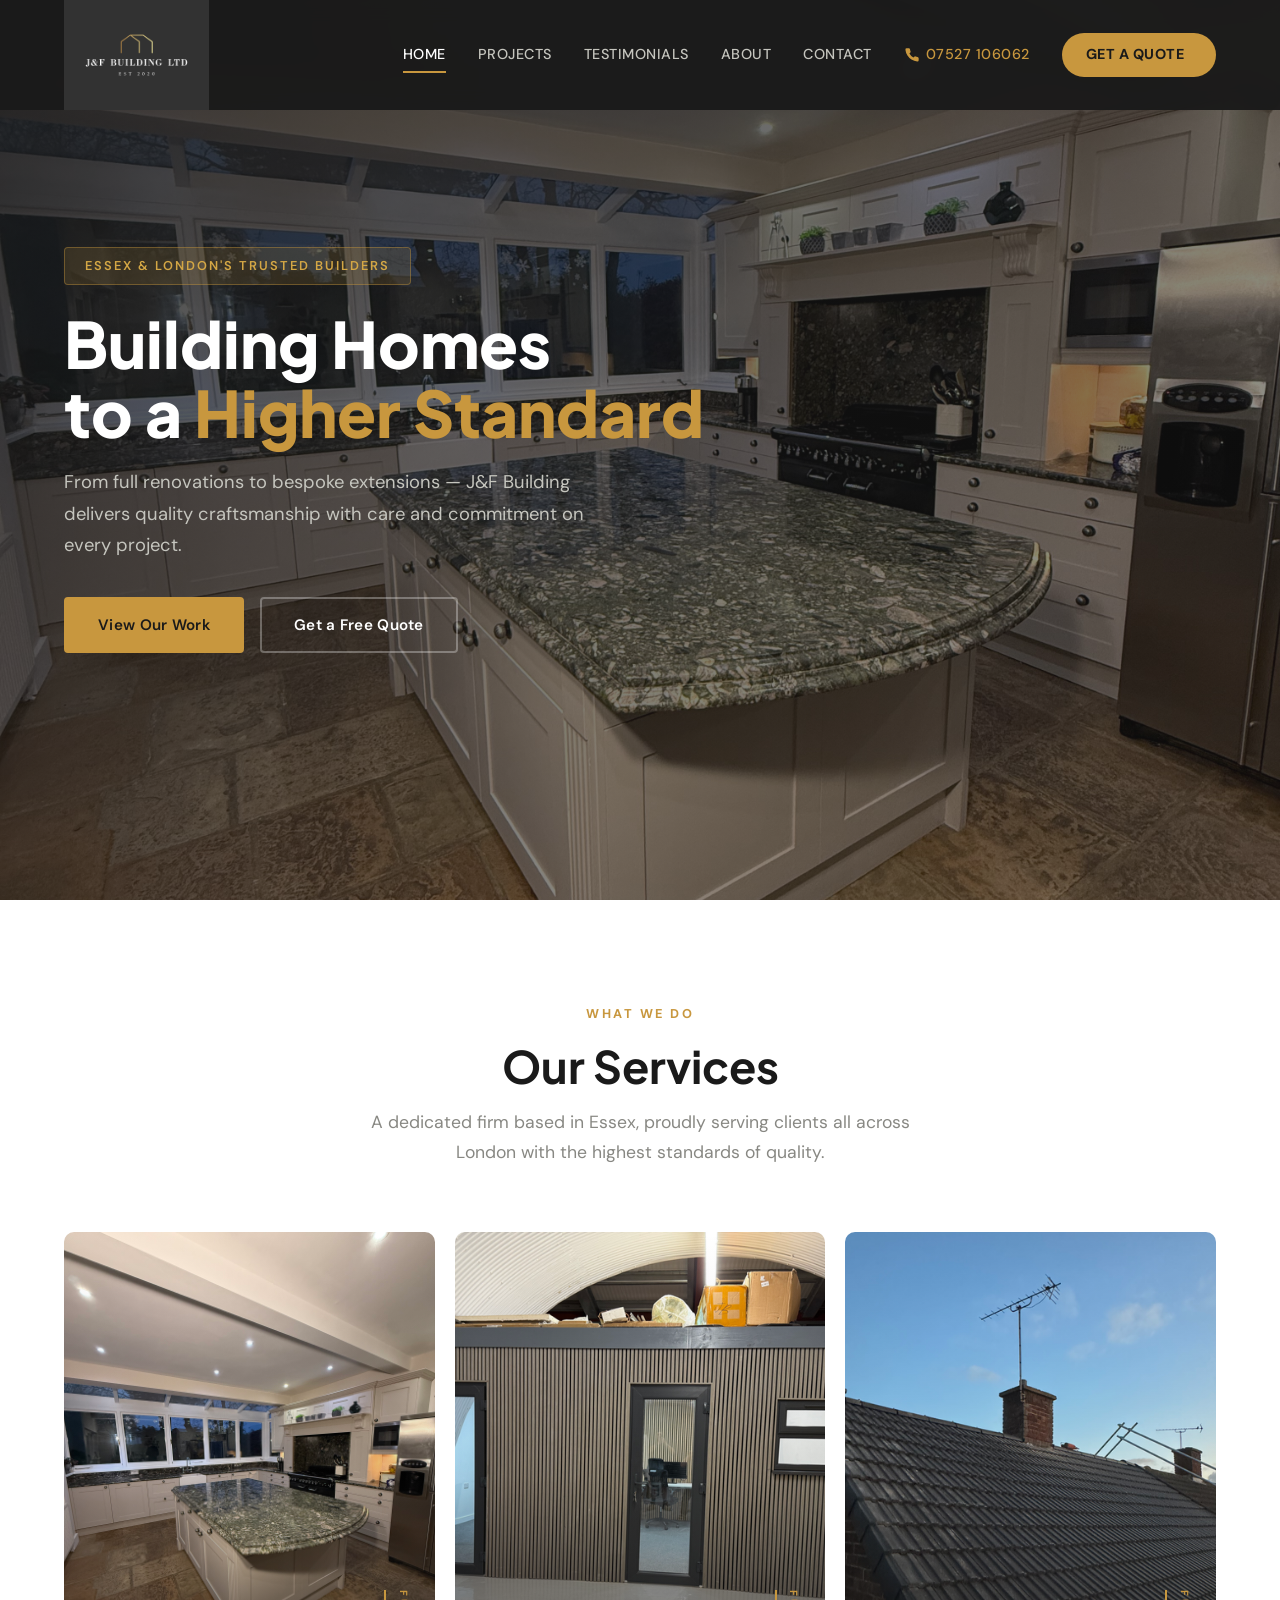
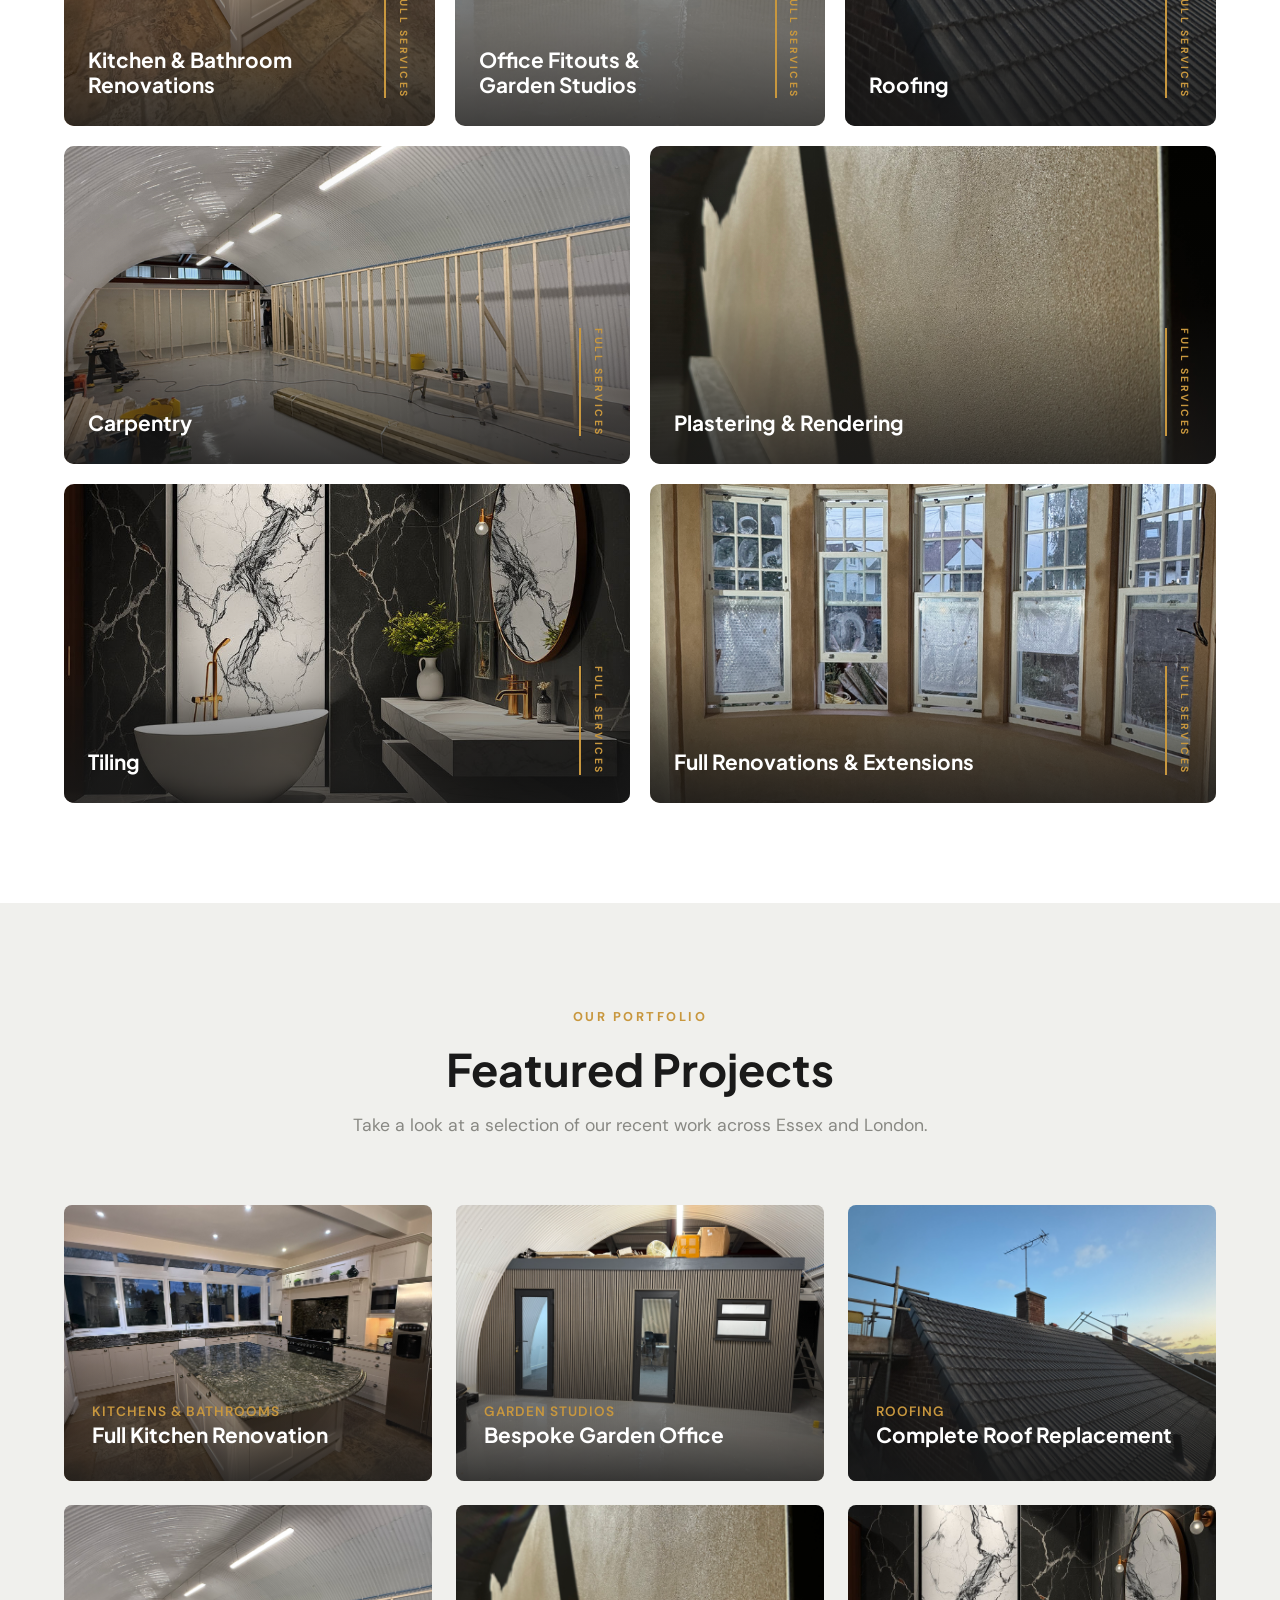
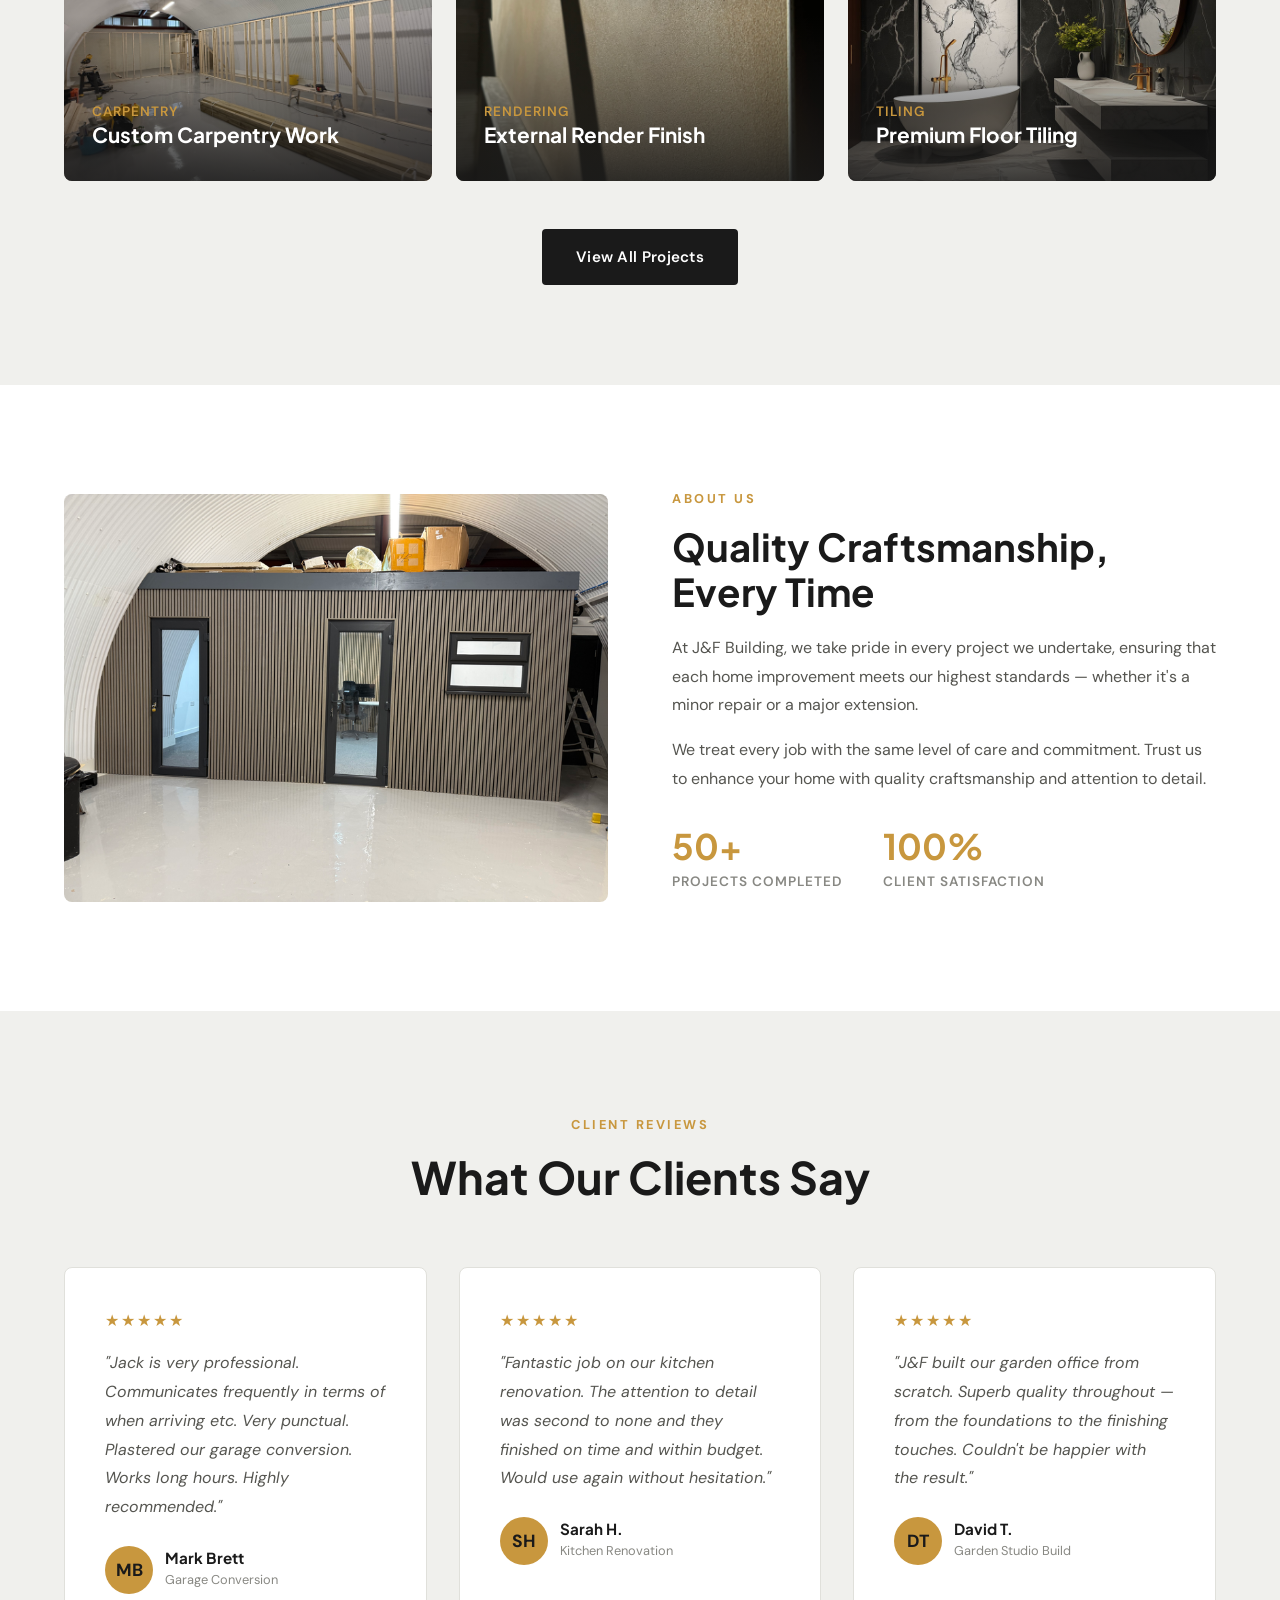
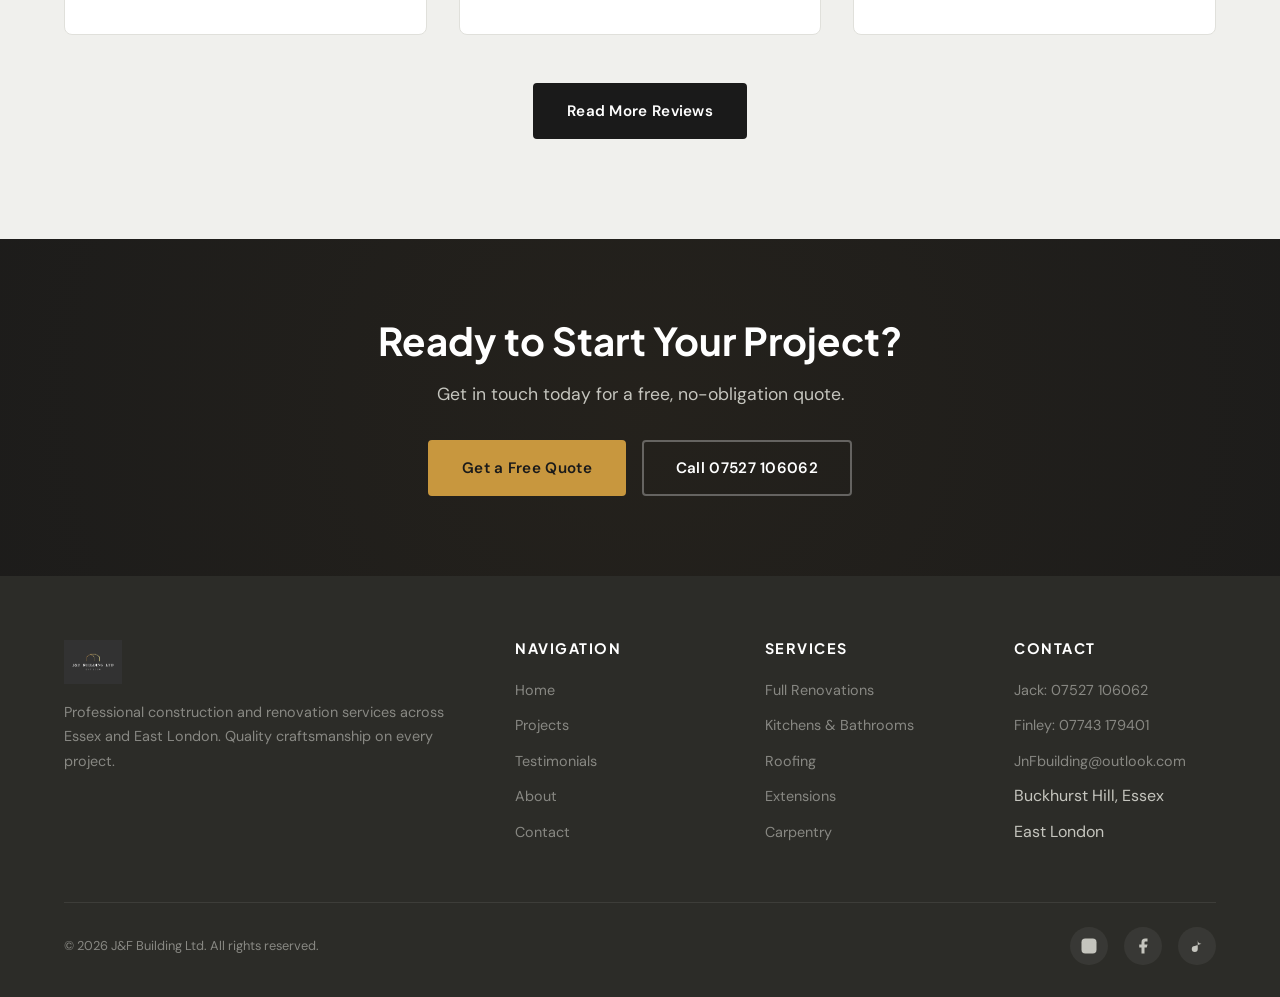
==== index.html @ 1a27d0a6 "Add animated interactive CTA button for Get a Quote, styled per design" ====
<!DOCTYPE html>
<html lang="en">
<head>
  <meta charset="UTF-8">
  <meta name="viewport" content="width=device-width, initial-scale=1.0">
  <title>J&amp;F Building | Quality Construction &amp; Renovation — Essex &amp; London</title>
  <meta name="description" content="J&amp;F Building Ltd — Professional construction, renovation and building services across Essex and East London. Extensions, kitchens, bathrooms, roofing, carpentry and more.">
  <link rel="preconnect" href="https://fonts.googleapis.com">
  <link rel="preconnect" href="https://fonts.gstatic.com" crossorigin>
  <link href="https://fonts.googleapis.com/css2?family=DM+Sans:ital,opsz,wght@0,9..40,300;0,9..40,400;0,9..40,500;0,9..40,600;0,9..40,700;1,9..40,400&family=Plus+Jakarta+Sans:wght@500;600;700;800&display=swap" rel="stylesheet">
  <link rel="stylesheet" href="css/styles.css">
</head>
<body>

  <!-- Navigation -->
  <nav class="nav">
    <div class="nav-inner">
      <a href="index.html" class="nav-logo">
        <img src="public/logo.png" alt="J&amp;F Building Ltd">
      </a>
      <div class="nav-links">
        <a href="index.html" class="active">Home</a>
        <a href="projects.html">Projects</a>
        <a href="testimonials.html">Testimonials</a>
        <a href="about.html">About</a>
        <a href="contact.html">Contact</a>
        <a href="tel:07527106062" class="nav-phone">
          <svg viewBox="0 0 24 24"><path d="M22 16.92v3a2 2 0 01-2.18 2 19.79 19.79 0 01-8.63-3.07 19.5 19.5 0 01-6-6 19.79 19.79 0 01-3.07-8.67A2 2 0 014.11 2h3a2 2 0 012 1.72c.127.96.361 1.903.7 2.81a2 2 0 01-.45 2.11L8.09 9.91a16 16 0 006 6l1.27-1.27a2 2 0 012.11-.45c.907.339 1.85.573 2.81.7A2 2 0 0122 16.92z"/></svg>
          07527 106062
        </a>
        <a href="contact.html" class="nav-cta interactive-cta">
          <span class="cta-text">Get a Quote</span>
          <span class="cta-arrow">
            <svg width="22" height="22" viewBox="0 0 24 24" fill="none" stroke="currentColor" stroke-width="2" stroke-linecap="round" stroke-linejoin="round"><line x1="5" y1="12" x2="19" y2="12"/><polyline points="12 5 19 12 12 19"/></svg>
          </span>
          <span class="cta-bg"></span>
        </a>
      </div>
      <button class="nav-hamburger" aria-label="Toggle menu">
        <span></span><span></span><span></span>
      </button>
    </div>
  </nav>

  <!-- Hero Section -->
  <section class="hero">
    <div class="hero-bg">
      <img src="public/hero-kitchen.jpg" alt="Quality kitchen renovation by J&amp;F Building">
    </div>
    <div class="hero-overlay"></div>
    <div class="hero-content">
      <div class="hero-badge">Essex &amp; London's Trusted Builders</div>
      <h1>Building Homes<br>to a <span>Higher Standard</span></h1>
      <p>From full renovations to bespoke extensions — J&amp;F Building delivers quality craftsmanship with care and commitment on every project.</p>
      <div class="hero-buttons">
        <a href="projects.html" class="btn btn-primary">View Our Work</a>
        <a href="contact.html" class="btn btn-outline">Get a Free Quote</a>
      </div>
    </div>
  </section>

  <!-- Services Section -->
  <section class="section" id="services">
    <div class="container">
      <div class="section-header fade-in">
        <span class="label">What We Do</span>
        <h2>Our Services</h2>
        <p>A dedicated firm based in Essex, proudly serving clients all across London with the highest standards of quality.</p>
      </div>
      <div class="services-showcase">

        <a class="showcase-card fade-in" href="projects.html?filter=kitchens">
          <img src="public/hero-kitchen.jpg" alt="Kitchen & Bathroom Renovations" loading="lazy">
          <div class="showcase-card-overlay">
            <div class="showcase-card-content">
              <h3>Kitchen &amp; Bathroom Renovations</h3>
              <span class="showcase-card-tag">Full Services</span>
            </div>
          </div>
        </a>

        <a class="showcase-card fade-in" href="projects.html?filter=office">
          <img src="public/project-office.jpg" alt="Office Fitouts & Garden Studios" loading="lazy">
          <div class="showcase-card-overlay">
            <div class="showcase-card-content">
              <h3>Office Fitouts &amp; Garden Studios</h3>
              <span class="showcase-card-tag">Full Services</span>
            </div>
          </div>
        </a>

        <a class="showcase-card fade-in" href="projects.html?filter=roofing">
          <img src="public/project-roofing.jpg" alt="Roofing" loading="lazy">
          <div class="showcase-card-overlay">
            <div class="showcase-card-content">
              <h3>Roofing</h3>
              <span class="showcase-card-tag">Full Services</span>
            </div>
          </div>
        </a>

        <div class="showcase-card-bottom-row">
          <a class="showcase-card fade-in" href="projects.html?filter=carpentry">
            <img src="public/project-carpentry.jpg" alt="Carpentry" loading="lazy">
            <div class="showcase-card-overlay">
              <div class="showcase-card-content">
                <h3>Carpentry</h3>
                <span class="showcase-card-tag">Full Services</span>
              </div>
            </div>
          </a>

          <a class="showcase-card fade-in" href="projects.html?filter=plastering">
            <img src="public/project-rendering.jpg" alt="Plastering & Rendering" loading="lazy">
            <div class="showcase-card-overlay">
              <div class="showcase-card-content">
                <h3>Plastering &amp; Rendering</h3>
                <span class="showcase-card-tag">Full Services</span>
              </div>
            </div>
          </a>
        </div>

        <div class="showcase-card-bottom-row">
          <a class="showcase-card fade-in" href="projects.html?filter=tiling">
            <img src="public/project-tiling.jpg" alt="Tiling" loading="lazy">
            <div class="showcase-card-overlay">
              <div class="showcase-card-content">
                <h3>Tiling</h3>
                <span class="showcase-card-tag">Full Services</span>
              </div>
            </div>
          </a>

          <a class="showcase-card fade-in" href="projects.html?filter=rendering">
            <img src="public/plastering-2.jpg" alt="Full Renovations & Extensions" loading="lazy">
            <div class="showcase-card-overlay">
              <div class="showcase-card-content">
                <h3>Full Renovations &amp; Extensions</h3>
                <span class="showcase-card-tag">Full Services</span>
              </div>
            </div>
          </a>
        </div>

      </div>
    </div>
  </section>

  <!-- Featured Projects -->
  <section class="section section-grey" id="featured-projects">
    <div class="container">
      <div class="section-header fade-in">
        <span class="label">Our Portfolio</span>
        <h2>Featured Projects</h2>
        <p>Take a look at a selection of our recent work across Essex and London.</p>
      </div>
      <div class="projects-grid">

        <div class="project-card fade-in" data-category="kitchens">
          <img src="public/hero-kitchen.jpg" alt="Kitchen renovation project" loading="lazy">
          <div class="project-card-overlay">
            <span>Kitchens &amp; Bathrooms</span>
            <h3>Full Kitchen Renovation</h3>
          </div>
        </div>

        <div class="project-card fade-in" data-category="office">
          <img src="public/project-office.jpg" alt="Garden studio project" loading="lazy">
          <div class="project-card-overlay">
            <span>Garden Studios</span>
            <h3>Bespoke Garden Office</h3>
          </div>
        </div>

        <div class="project-card fade-in" data-category="roofing">
          <img src="public/project-roofing.jpg" alt="Roofing project" loading="lazy">
          <div class="project-card-overlay">
            <span>Roofing</span>
            <h3>Complete Roof Replacement</h3>
          </div>
        </div>

        <div class="project-card fade-in" data-category="carpentry">
          <img src="public/project-carpentry.jpg" alt="Carpentry project" loading="lazy">
          <div class="project-card-overlay">
            <span>Carpentry</span>
            <h3>Custom Carpentry Work</h3>
          </div>
        </div>

        <div class="project-card fade-in" data-category="rendering">
          <img src="public/project-rendering.jpg" alt="Rendering project" loading="lazy">
          <div class="project-card-overlay">
            <span>Rendering</span>
            <h3>External Render Finish</h3>
          </div>
        </div>

        <div class="project-card fade-in" data-category="tiling">
          <img src="public/project-tiling.jpg" alt="Tiling project" loading="lazy">
          <div class="project-card-overlay">
            <span>Tiling</span>
            <h3>Premium Floor Tiling</h3>
          </div>
        </div>

      </div>
      <div style="text-align:center; margin-top:48px;">
        <a href="projects.html" class="btn btn-dark">View All Projects</a>
      </div>
    </div>
  </section>

  <!-- About Snapshot -->
  <section class="section">
    <div class="container">
      <div class="split">
        <div class="split-image fade-in-left">
          <img src="public/project-office.jpg" alt="J&amp;F Building team at work">
        </div>
        <div class="split-content fade-in-right">
          <span class="label">About Us</span>
          <h2>Quality Craftsmanship,<br>Every Time</h2>
          <p>At J&amp;F Building, we take pride in every project we undertake, ensuring that each home improvement meets our highest standards — whether it's a minor repair or a major extension.</p>
          <p>We treat every job with the same level of care and commitment. Trust us to enhance your home with quality craftsmanship and attention to detail.</p>
          <div class="stats">
            <div class="stat">
              <h3>50+</h3>
              <p>Projects Completed</p>
            </div>
            <div class="stat">
              <h3>100%</h3>
              <p>Client Satisfaction</p>
            </div>
          </div>
        </div>
      </div>
    </div>
  </section>

  <!-- Testimonial Preview -->
  <section class="section section-grey">
    <div class="container">
      <div class="section-header fade-in">
        <span class="label">Client Reviews</span>
        <h2>What Our Clients Say</h2>
      </div>
      <div class="testimonials-grid">
        <div class="testimonial-card fade-in">
          <div class="stars">&#9733;&#9733;&#9733;&#9733;&#9733;</div>
          <blockquote>"Jack is very professional. Communicates frequently in terms of when arriving etc. Very punctual. Plastered our garage conversion. Works long hours. Highly recommended."</blockquote>
          <div class="author">
            <div class="author-avatar">MB</div>
            <div class="author-info">
              <h4>Mark Brett</h4>
              <span>Garage Conversion</span>
            </div>
          </div>
        </div>
        <div class="testimonial-card fade-in">
          <div class="stars">&#9733;&#9733;&#9733;&#9733;&#9733;</div>
          <blockquote>"Fantastic job on our kitchen renovation. The attention to detail was second to none and they finished on time and within budget. Would use again without hesitation."</blockquote>
          <div class="author">
            <div class="author-avatar">SH</div>
            <div class="author-info">
              <h4>Sarah H.</h4>
              <span>Kitchen Renovation</span>
            </div>
          </div>
        </div>
        <div class="testimonial-card fade-in">
          <div class="stars">&#9733;&#9733;&#9733;&#9733;&#9733;</div>
          <blockquote>"J&amp;F built our garden office from scratch. Superb quality throughout — from the foundations to the finishing touches. Couldn't be happier with the result."</blockquote>
          <div class="author">
            <div class="author-avatar">DT</div>
            <div class="author-info">
              <h4>David T.</h4>
              <span>Garden Studio Build</span>
            </div>
          </div>
        </div>
      </div>
      <div style="text-align:center; margin-top:48px;">
        <a href="testimonials.html" class="btn btn-dark">Read More Reviews</a>
      </div>
    </div>
  </section>

  <!-- CTA Banner -->
  <section class="cta-banner">
    <div class="container fade-in">
      <h2>Ready to Start Your Project?</h2>
      <p>Get in touch today for a free, no-obligation quote.</p>
      <div>
        <a href="contact.html" class="btn btn-primary">Get a Free Quote</a>
        <a href="tel:07527106062" class="btn btn-outline" style="margin-left:12px;">Call 07527 106062</a>
      </div>
    </div>
  </section>

  <!-- Footer -->
  <footer class="footer">
    <div class="container">
      <div class="footer-grid">
        <div class="footer-brand">
          <img src="public/logo.png" alt="J&amp;F Building Ltd">
          <p>Professional construction and renovation services across Essex and East London. Quality craftsmanship on every project.</p>
        </div>
        <div>
          <h4>Navigation</h4>
          <ul>
            <li><a href="index.html">Home</a></li>
            <li><a href="projects.html">Projects</a></li>
            <li><a href="testimonials.html">Testimonials</a></li>
            <li><a href="about.html">About</a></li>
            <li><a href="contact.html">Contact</a></li>
          </ul>
        </div>
        <div>
          <h4>Services</h4>
          <ul>
            <li><a href="projects.html">Full Renovations</a></li>
            <li><a href="projects.html">Kitchens &amp; Bathrooms</a></li>
            <li><a href="projects.html">Roofing</a></li>
            <li><a href="projects.html">Extensions</a></li>
            <li><a href="projects.html">Carpentry</a></li>
          </ul>
        </div>
        <div>
          <h4>Contact</h4>
          <ul>
            <li><a href="tel:07527106062">Jack: 07527 106062</a></li>
            <li><a href="tel:07743179401">Finley: 07743 179401</a></li>
            <li><a href="mailto:JnFbuilding@outlook.com">JnFbuilding@outlook.com</a></li>
            <li>Buckhurst Hill, Essex</li>
            <li>East London</li>
          </ul>
        </div>
      </div>
      <div class="footer-bottom">
        <p>&copy; 2026 J&amp;F Building Ltd. All rights reserved.</p>
        <div class="footer-social">
          <a href="https://www.instagram.com/jnf_buildersltd" target="_blank" rel="noopener" aria-label="Instagram">
            <svg viewBox="0 0 24 24"><rect x="2" y="2" width="20" height="20" rx="5"/><circle cx="12" cy="12" r="5"/><circle cx="17.5" cy="6.5" r="1.5"/></svg>
          </a>
          <a href="https://www.facebook.com/wix" target="_blank" rel="noopener" aria-label="Facebook">
            <svg viewBox="0 0 24 24"><path d="M18 2h-3a5 5 0 00-5 5v3H7v4h3v8h4v-8h3l1-4h-4V7a1 1 0 011-1h3z"/></svg>
          </a>
          <a href="https://www.tiktok.com/@jf.builderz" target="_blank" rel="noopener" aria-label="TikTok">
            <svg viewBox="0 0 24 24"><path d="M9 12a4 4 0 104 4V4a5 5 0 005 5"/></svg>
          </a>
        </div>
      </div>
    </div>
  </footer>

  <!-- Lightbox -->
  <div class="lightbox">
    <button class="lightbox-close" aria-label="Close">&times;</button>
    <button class="lightbox-prev" aria-label="Previous">&#8249;</button>
    <img src="" alt="">
    <button class="lightbox-next" aria-label="Next">&#8250;</button>
    <div class="lightbox-counter"></div>
  </div>

  <script src="js/main.js"></script>
</body>
</html>
---- css/styles.css ----
/* ============================================
   J&F Building — Site Styles
   ============================================ */

/* --- Reset & Base --- */
*, *::before, *::after { box-sizing: border-box; margin: 0; padding: 0; }

:root {
  --charcoal: #1a1a1a;
  --charcoal-light: #2a2a2a;
  --amber: #c8973e;
  --amber-light: #d4a745;
  --amber-dark: #a67c2e;
  --offwhite: #f5f5f0;
  --white: #ffffff;
  --grey-100: #f0f0ed;
  --grey-200: #e0e0db;
  --grey-300: #c5c5be;
  --grey-500: #888883;
  --grey-700: #555550;
  --grey-900: #2c2c28;
  --font-heading: 'Plus Jakarta Sans', 'Segoe UI', 'Helvetica Neue', Arial, sans-serif;
  --font-body: 'DM Sans', 'Segoe UI', 'Helvetica Neue', Arial, sans-serif;
  --max-width: 1200px;
  --section-padding: 100px 0;
  --transition: 0.3s ease;
}

html {
  scroll-behavior: smooth;
  font-size: 16px;
}

body {
  font-family: var(--font-body);
  color: var(--charcoal);
  background: var(--white);
  line-height: 1.6;
  -webkit-font-smoothing: antialiased;
  overflow-x: hidden;
}

img { max-width: 100%; height: auto; display: block; }
a { text-decoration: none; color: inherit; transition: color var(--transition); }
ul, ol { list-style: none; }
h1, h2, h3, h4, h5, h6 {
  font-family: var(--font-heading);
  font-weight: 700;
  line-height: 1.15;
}

.container {
  max-width: var(--max-width);
  margin: 0 auto;
  padding: 0 24px;
}

/* --- Utility --- */
.text-amber { color: var(--amber); }
.text-center { text-align: center; }
.sr-only {
  position: absolute; width: 1px; height: 1px;
  padding: 0; margin: -1px; overflow: hidden;
  clip: rect(0,0,0,0); border: 0;
}

/* --- Scroll Animations --- */
.fade-in {
  opacity: 0;
  transform: translateY(30px);
  transition: opacity 0.7s ease, transform 0.7s ease;
}
.fade-in.visible {
  opacity: 1;
  transform: translateY(0);
}
.fade-in-left {
  opacity: 0;
  transform: translateX(-40px);
  transition: opacity 0.7s ease, transform 0.7s ease;
}
.fade-in-left.visible {
  opacity: 1;
  transform: translateX(0);
}
.fade-in-right {
  opacity: 0;
  transform: translateX(40px);
  transition: opacity 0.7s ease, transform 0.7s ease;
}
.fade-in-right.visible {
  opacity: 1;
  transform: translateX(0);
}

/* ============================================
   NAVIGATION
   ============================================ */
.nav {
  position: fixed;
  top: 0; left: 0; right: 0;
  z-index: 1000;
  background: rgba(26, 26, 26, 0.95);
  backdrop-filter: blur(10px);
  -webkit-backdrop-filter: blur(10px);
  transition: background var(--transition), box-shadow var(--transition);
}
.nav.scrolled {
  background: rgba(26, 26, 26, 0.98);
  box-shadow: 0 2px 20px rgba(0,0,0,0.3);
}
.nav-inner {
  display: flex;
  flex-direction: row;
  align-items: center;
  justify-content: space-between;
  height: 110px;
  max-width: var(--max-width);
  margin: 0 auto;
  padding: 0 24px;
}
.nav-logo img {
  height: 110px;
  width: auto;
  filter: none;
  background: none;
  padding: 0;
  border-radius: 0;
  box-shadow: none;
  transition: height 0.2s;
}
.nav-links {
  display: flex;
  align-items: center;
  gap: 32px;
  margin-top: 0;
}
.nav-links a {
  color: var(--grey-300);
  font-size: 0.9rem;
  font-weight: 500;
  letter-spacing: 0.5px;
  text-transform: uppercase;
  position: relative;
  padding: 4px 0;
}
.nav-links a::after {
  content: '';
  position: absolute;
  bottom: -2px; left: 0;
  width: 0; height: 2px;
  background: var(--amber);
  transition: width var(--transition);
}
.nav-links a:hover,
.nav-links a.active {
  color: var(--white);
}
.nav-links a:hover::after,
.nav-links a.active::after {
  width: 100%;
}

.nav-cta.interactive-cta {
  position: relative;
  display: inline-flex;
  align-items: center;
  justify-content: center;
  overflow: hidden;
  border-radius: 999px;
  background: var(--amber);
  color: var(--charcoal) !important;
  font-weight: 700;
  letter-spacing: 0.5px;
  padding: 10px 32px 10px 24px;
  border: none;
  cursor: pointer;
  transition: background 0.3s, color 0.3s;
  z-index: 1;
}
.nav-cta.interactive-cta .cta-text {
  position: relative;
  z-index: 2;
  transition: transform 0.3s, opacity 0.3s;
  display: inline-block;
}
.nav-cta.interactive-cta .cta-arrow {
  position: absolute;
  right: 24px;
  top: 50%;
  transform: translateY(-50%) translateX(16px);
  opacity: 0;
  z-index: 2;
  transition: transform 0.3s, opacity 0.3s;
  display: flex;
  align-items: center;
}
.nav-cta.interactive-cta:hover .cta-text {
  transform: translateX(-18px);
  opacity: 0;
}
.nav-cta.interactive-cta:hover .cta-arrow {
  transform: translateY(-50%) translateX(0);
  opacity: 1;
}
.nav-cta.interactive-cta .cta-bg {
  position: absolute;
  left: 60%;
  top: 50%;
  width: 2px;
  height: 2px;
  background: var(--charcoal);
  border-radius: 50%;
  z-index: 1;
  transform: translate(-50%, -50%) scale(1);
  transition: all 0.3s cubic-bezier(.4,1.7,.7,1.1);
  opacity: 0.08;
}
.nav-cta.interactive-cta:hover .cta-bg {
  left: 50%;
  top: 50%;
  width: 200%;
  height: 200%;
  opacity: 0.13;
  transform: translate(-50%, -50%) scale(1.2);
}
.nav-phone {
  display: flex;
  align-items: center;
  gap: 6px;
  color: var(--amber) !important;
  font-weight: 600;
}
.nav-phone svg {
  width: 16px; height: 16px;
  fill: var(--amber);
}

/* Hamburger */
.nav-hamburger {
  display: none;
  flex-direction: column;
  gap: 5px;
  background: none;
  border: none;
  cursor: pointer;
  padding: 4px;
}
.nav-hamburger span {
  display: block;
  width: 26px;
  height: 2px;
  background: var(--white);
  transition: all var(--transition);
}
.nav-hamburger.open span:nth-child(1) {
  transform: rotate(45deg) translate(5px, 5px);
}
.nav-hamburger.open span:nth-child(2) { opacity: 0; }
.nav-hamburger.open span:nth-child(3) {
  transform: rotate(-45deg) translate(5px, -5px);
}

/* ============================================
   HERO
   ============================================ */
.hero {
  position: relative;
  height: 100vh;
  min-height: 600px;
  display: flex;
  align-items: center;
  justify-content: center;
  overflow: hidden;
}
.hero-bg {
  position: absolute;
  inset: 0;
  z-index: 0;
}
.hero-bg img {
  width: 100%; height: 100%;
  object-fit: cover;
}
.hero-overlay {
  position: absolute;
  inset: 0;
  background: linear-gradient(
    135deg,
    rgba(26, 26, 26, 0.85) 0%,
    rgba(26, 26, 26, 0.6) 50%,
    rgba(26, 26, 26, 0.4) 100%
  );
  z-index: 1;
}
.hero-content {
  position: relative;
  z-index: 2;
  text-align: left;
  max-width: var(--max-width);
  width: 100%;
  padding: 0 24px;
}
.hero-badge {
  display: inline-block;
  background: rgba(200, 151, 62, 0.15);
  border: 1px solid rgba(200, 151, 62, 0.4);
  color: var(--amber-light);
  font-size: 0.8rem;
  font-weight: 600;
  letter-spacing: 2px;
  text-transform: uppercase;
  padding: 8px 20px;
  border-radius: 4px;
  margin-bottom: 24px;
}
.hero h1 {
  color: var(--white);
  font-size: clamp(2.5rem, 5vw, 4.5rem);
  font-weight: 800;
  line-height: 1.08;
  margin-bottom: 20px;
  max-width: 700px;
}
.hero h1 span {
  color: var(--amber);
}
.hero p {
  color: var(--grey-300);
  font-size: 1.15rem;
  max-width: 520px;
  margin-bottom: 36px;
  line-height: 1.7;
}
.hero-buttons {
  display: flex;
  gap: 16px;
  flex-wrap: wrap;
}

/* Page-level hero (shorter) */
.hero-page {
  height: 50vh;
  min-height: 400px;
}
.hero-page .hero-content {
  text-align: center;
  display: flex;
  flex-direction: column;
  align-items: center;
}
.hero-page h1 {
  text-align: center;
}
.hero-page p {
  text-align: center;
  margin-left: auto;
  margin-right: auto;
}

/* ============================================
   BUTTONS
   ============================================ */
.btn {
  display: inline-flex;
  align-items: center;
  gap: 8px;
  padding: 14px 32px;
  font-size: 0.95rem;
  font-weight: 600;
  border-radius: 4px;
  cursor: pointer;
  transition: all var(--transition);
  border: 2px solid transparent;
  font-family: var(--font-body);
  letter-spacing: 0.3px;
}
.btn-primary {
  background: var(--amber);
  color: var(--charcoal);
  border-color: var(--amber);
}
.btn-primary:hover {
  background: var(--amber-light);
  border-color: var(--amber-light);
  transform: translateY(-2px);
  box-shadow: 0 4px 15px rgba(200, 151, 62, 0.4);
}
.btn-outline {
  background: transparent;
  color: var(--white);
  border-color: rgba(255,255,255,0.3);
}
.btn-outline:hover {
  border-color: var(--white);
  background: rgba(255,255,255,0.08);
  transform: translateY(-2px);
}
.btn-dark {
  background: var(--charcoal);
  color: var(--white);
  border-color: var(--charcoal);
}
.btn-dark:hover {
  background: var(--charcoal-light);
  transform: translateY(-2px);
  box-shadow: 0 4px 15px rgba(0,0,0,0.2);
}

/* ============================================
   SECTIONS
   ============================================ */
.section {
  padding: var(--section-padding);
}
.section-dark {
  background: var(--charcoal);
  color: var(--white);
}
.section-grey {
  background: var(--grey-100);
}
.section-header {
  text-align: center;
  margin-bottom: 64px;
}
.section-header .label {
  display: inline-block;
  color: var(--amber);
  font-size: 0.8rem;
  font-weight: 700;
  letter-spacing: 2.5px;
  text-transform: uppercase;
  margin-bottom: 16px;
}
.section-header h2 {
  font-size: clamp(2rem, 3.5vw, 3rem);
  margin-bottom: 16px;
  color: inherit;
}
.section-header p {
  color: var(--grey-500);
  font-size: 1.1rem;
  max-width: 600px;
  margin: 0 auto;
  line-height: 1.7;
}
.section-dark .section-header p {
  color: var(--grey-300);
}

/* ============================================
   SERVICES GRID
   ============================================ */
.services-grid {
  display: grid;
  grid-template-columns: repeat(auto-fit, minmax(260px, 1fr));
  gap: 24px;
}
.service-card {
  background: var(--white);
  border-radius: 8px;
  padding: 40px 32px;
  text-align: center;
  transition: all var(--transition);
  border: 1px solid var(--grey-200);
  position: relative;
  overflow: hidden;
}
.service-card::before {
  content: '';
  position: absolute;
  top: 0; left: 0; right: 0;
  height: 3px;
  background: var(--amber);
  transform: scaleX(0);
  transition: transform var(--transition);
}
.service-card:hover::before {
  transform: scaleX(1);
}
.service-card:hover {
  transform: translateY(-4px);
  box-shadow: 0 12px 40px rgba(0,0,0,0.08);
  border-color: transparent;
}
.service-icon {
  width: 56px; height: 56px;
  margin: 0 auto 20px;
  display: flex;
  align-items: center;
  justify-content: center;
  background: rgba(200, 151, 62, 0.1);
  border-radius: 12px;
}
.service-icon svg {
  width: 28px; height: 28px;
  stroke: var(--amber);
  fill: none;
  stroke-width: 1.5;
  stroke-linecap: round;
  stroke-linejoin: round;
}
.service-card h3 {
  font-size: 1.15rem;
  margin-bottom: 10px;
  color: var(--charcoal);
}
.service-card p {
  font-size: 0.9rem;
  color: var(--grey-500);
  line-height: 1.6;
}

/* ============================================
   SERVICES SHOWCASE (image cards)
   ============================================ */
.services-showcase {
  display: grid;
  grid-template-columns: repeat(3, 1fr);
  gap: 20px;
}
.services-showcase .showcase-card {
  position: relative;
  border-radius: 10px;
  overflow: hidden;
  aspect-ratio: 3/4;
  cursor: pointer;
}
.services-showcase .showcase-card img {
  width: 100%;
  height: 100%;
  object-fit: cover;
  transition: transform 0.6s ease;
}
.services-showcase .showcase-card:hover img {
  transform: scale(1.06);
}
.showcase-card-overlay {
  position: absolute;
  inset: 0;
  background: linear-gradient(0deg, rgba(26,26,26,0.8) 0%, rgba(26,26,26,0.1) 50%, transparent 100%);
  display: flex;
  align-items: flex-end;
  padding: 28px 24px;
  transition: background 0.4s ease;
}
.services-showcase .showcase-card:hover .showcase-card-overlay {
  background: linear-gradient(0deg, rgba(26,26,26,0.85) 0%, rgba(26,26,26,0.2) 60%, rgba(26,26,26,0.05) 100%);
}
.showcase-card-content {
  width: 100%;
  display: flex;
  align-items: flex-end;
  justify-content: space-between;
}
.showcase-card-content h3 {
  color: var(--white);
  font-size: 1.3rem;
  font-weight: 700;
  line-height: 1.2;
  max-width: 70%;
}
.showcase-card-tag {
  writing-mode: vertical-rl;
  text-orientation: mixed;
  color: var(--amber);
  font-size: 0.65rem;
  font-weight: 700;
  letter-spacing: 2.5px;
  text-transform: uppercase;
  border-left: 2px solid var(--amber);
  padding-left: 8px;
  white-space: nowrap;
}
.services-showcase .showcase-card-bottom-row {
  grid-column: span 3;
  display: grid;
  grid-template-columns: 1fr 1fr;
  gap: 20px;
}
.services-showcase .showcase-card-bottom-row .showcase-card {
  aspect-ratio: 16/9;
}

@media (max-width: 992px) {
  .services-showcase {
    grid-template-columns: repeat(2, 1fr);
  }
  .services-showcase .showcase-card-bottom-row {
    grid-column: span 2;
  }
}
@media (max-width: 600px) {
  .services-showcase {
    grid-template-columns: 1fr;
  }
  .services-showcase .showcase-card-bottom-row {
    grid-column: span 1;
    grid-template-columns: 1fr;
  }
  .showcase-card-content h3 {
    font-size: 1.1rem;
  }
}

/* ============================================
   PROJECTS / GALLERY
   ============================================ */
.projects-grid {
  display: grid;
  grid-template-columns: repeat(auto-fill, minmax(350px, 1fr));
  gap: 24px;
}
.project-card {
  position: relative;
  border-radius: 8px;
  overflow: hidden;
  aspect-ratio: 4/3;
  cursor: pointer;
  group: true;
}
.project-card img {
  width: 100%; height: 100%;
  object-fit: cover;
  transition: transform 0.5s ease;
}
.project-card:hover img {
  transform: scale(1.05);
}
.project-card-overlay {
  position: absolute;
  inset: 0;
  background: linear-gradient(0deg, rgba(26,26,26,0.85) 0%, transparent 60%);
  display: flex;
  flex-direction: column;
  justify-content: flex-end;
  padding: 28px;
  transition: background var(--transition);
}
.project-card:hover .project-card-overlay {
  background: linear-gradient(0deg, rgba(26,26,26,0.9) 0%, rgba(26,26,26,0.2) 100%);
}
.project-card-overlay h3 {
  color: var(--white);
  font-size: 1.3rem;
  margin-bottom: 6px;
}
.project-card-overlay span {
  color: var(--amber);
  font-size: 0.85rem;
  font-weight: 600;
  text-transform: uppercase;
  letter-spacing: 1px;
}

/* Filter buttons */
.filter-bar {
  display: flex;
  flex-wrap: wrap;
  justify-content: center;
  gap: 10px;
  margin-bottom: 48px;
}
.filter-btn {
  padding: 10px 24px;
  font-size: 0.85rem;
  font-weight: 600;
  border: 1px solid var(--grey-200);
  background: var(--white);
  color: var(--grey-700);
  border-radius: 100px;
  cursor: pointer;
  transition: all var(--transition);
  font-family: var(--font-body);
  letter-spacing: 0.3px;
}
.filter-btn:hover,
.filter-btn.active {
  background: var(--charcoal);
  color: var(--white);
  border-color: var(--charcoal);
}

/* ============================================
   ABOUT / SPLIT SECTION
   ============================================ */
.split {
  display: grid;
  grid-template-columns: 1fr 1fr;
  gap: 64px;
  align-items: center;
}
.split-image {
  border-radius: 8px;
  overflow: hidden;
  position: relative;
}
.split-image img {
  width: 100%; height: 100%;
  object-fit: cover;
  min-height: 400px;
}
.split-image-accent {
  position: absolute;
  bottom: -20px; right: -20px;
  width: 120px; height: 120px;
  border: 3px solid var(--amber);
  border-radius: 8px;
  z-index: -1;
}
.split-content .label {
  display: inline-block;
  color: var(--amber);
  font-size: 0.8rem;
  font-weight: 700;
  letter-spacing: 2.5px;
  text-transform: uppercase;
  margin-bottom: 16px;
}
.split-content h2 {
  font-size: clamp(1.8rem, 3vw, 2.5rem);
  margin-bottom: 20px;
}
.split-content p {
  color: var(--grey-700);
  font-size: 1rem;
  line-height: 1.8;
  margin-bottom: 16px;
}
.split-content .stats {
  display: flex;
  gap: 40px;
  margin-top: 32px;
}
.stat h3 {
  font-size: 2.2rem;
  color: var(--amber);
  margin-bottom: 4px;
}
.stat p {
  font-size: 0.85rem;
  color: var(--grey-500);
  text-transform: uppercase;
  letter-spacing: 1px;
  font-weight: 600;
}

/* ============================================
   TESTIMONIALS
   ============================================ */
.testimonials-grid {
  display: grid;
  grid-template-columns: repeat(auto-fit, minmax(340px, 1fr));
  gap: 32px;
}
.testimonial-card {
  background: var(--white);
  border-radius: 8px;
  padding: 40px;
  position: relative;
  border: 1px solid var(--grey-200);
  transition: all var(--transition);
}
.testimonial-card:hover {
  box-shadow: 0 8px 30px rgba(0,0,0,0.06);
  border-color: transparent;
}
.testimonial-card .quote-icon {
  color: var(--amber);
  font-size: 3rem;
  line-height: 1;
  margin-bottom: 16px;
  font-family: Georgia, serif;
}
.testimonial-card blockquote {
  font-size: 1rem;
  color: var(--grey-700);
  line-height: 1.8;
  margin-bottom: 24px;
  font-style: italic;
}
.testimonial-card .author {
  display: flex;
  align-items: center;
  gap: 12px;
}
.testimonial-card .author-avatar {
  width: 48px; height: 48px;
  border-radius: 50%;
  background: var(--amber);
  display: flex;
  align-items: center;
  justify-content: center;
  color: var(--charcoal);
  font-weight: 700;
  font-size: 1.1rem;
}
.testimonial-card .author-info h4 {
  font-size: 0.95rem;
  color: var(--charcoal);
}
.testimonial-card .author-info span {
  font-size: 0.8rem;
  color: var(--grey-500);
}
.testimonial-card .stars {
  color: var(--amber);
  margin-bottom: 16px;
  letter-spacing: 2px;
}

/* ============================================
   CONTACT
   ============================================ */
.contact-grid {
  display: grid;
  grid-template-columns: 1fr 1fr;
  gap: 64px;
}
.contact-info-block {
  margin-bottom: 32px;
}
.contact-info-block h3 {
  font-size: 1.1rem;
  margin-bottom: 8px;
  color: var(--charcoal);
}
.contact-info-block p,
.contact-info-block a {
  color: var(--grey-700);
  font-size: 1rem;
  line-height: 1.6;
}
.contact-info-block a:hover {
  color: var(--amber);
}
.contact-info-icon {
  width: 44px; height: 44px;
  background: rgba(200,151,62,0.1);
  border-radius: 10px;
  display: flex;
  align-items: center;
  justify-content: center;
  margin-bottom: 12px;
}
.contact-info-icon svg {
  width: 20px; height: 20px;
  stroke: var(--amber);
  fill: none;
  stroke-width: 1.5;
}
.contact-form input,
.contact-form textarea,
.contact-form select {
  width: 100%;
  padding: 14px 18px;
  font-size: 0.95rem;
  border: 1px solid var(--grey-200);
  border-radius: 6px;
  background: var(--white);
  font-family: var(--font-body);
  transition: border-color var(--transition);
  color: var(--charcoal);
}
.contact-form input:focus,
.contact-form textarea:focus {
  outline: none;
  border-color: var(--amber);
}
.contact-form textarea {
  min-height: 140px;
  resize: vertical;
}
.contact-form .form-group {
  margin-bottom: 20px;
}
.contact-form .form-row {
  display: grid;
  grid-template-columns: 1fr 1fr;
  gap: 20px;
}
.contact-form label {
  display: block;
  font-size: 0.85rem;
  font-weight: 600;
  color: var(--grey-700);
  margin-bottom: 6px;
  text-transform: uppercase;
  letter-spacing: 0.5px;
}

/* ============================================
   CTA BANNER
   ============================================ */
.cta-banner {
  background: var(--charcoal);
  padding: 80px 0;
  text-align: center;
  position: relative;
  overflow: hidden;
}
.cta-banner::before {
  content: '';
  position: absolute;
  top: -50%; left: -50%;
  width: 200%; height: 200%;
  background: radial-gradient(circle at center, rgba(200,151,62,0.06) 0%, transparent 70%);
}
.cta-banner h2 {
  color: var(--white);
  font-size: clamp(1.8rem, 3vw, 2.8rem);
  margin-bottom: 16px;
  position: relative;
}
.cta-banner p {
  color: var(--grey-300);
  font-size: 1.1rem;
  margin-bottom: 32px;
  position: relative;
}
.cta-banner .btn {
  position: relative;
}

/* ============================================
   FOOTER
   ============================================ */
.footer {
  background: var(--grey-900);
  padding: 64px 0 32px;
  color: var(--grey-300);
}
.footer-grid {
  display: grid;
  grid-template-columns: 2fr 1fr 1fr 1fr;
  gap: 48px;
  margin-bottom: 48px;
}
.footer-brand p {
  font-size: 0.9rem;
  line-height: 1.7;
  margin-top: 16px;
  color: var(--grey-500);
}
.footer-brand img {
  height: 44px;
}
.footer h4 {
  color: var(--white);
  font-size: 0.9rem;
  text-transform: uppercase;
  letter-spacing: 1.5px;
  margin-bottom: 20px;
}
.footer ul li {
  margin-bottom: 10px;
}
.footer ul a {
  color: var(--grey-500);
  font-size: 0.9rem;
  transition: color var(--transition);
}
.footer ul a:hover {
  color: var(--amber);
}
.footer-bottom {
  border-top: 1px solid rgba(255,255,255,0.08);
  padding-top: 24px;
  display: flex;
  justify-content: space-between;
  align-items: center;
}
.footer-bottom p {
  font-size: 0.8rem;
  color: var(--grey-500);
}
.footer-social {
  display: flex;
  gap: 16px;
}
.footer-social a {
  width: 38px; height: 38px;
  border-radius: 50%;
  background: rgba(255,255,255,0.06);
  display: flex;
  align-items: center;
  justify-content: center;
  transition: all var(--transition);
}
.footer-social a:hover {
  background: var(--amber);
}
.footer-social a svg {
  width: 18px; height: 18px;
  fill: var(--grey-300);
}
.footer-social a:hover svg {
  fill: var(--charcoal);
}

/* ============================================
   LIGHTBOX
   ============================================ */
.lightbox {
  display: none;
  position: fixed;
  inset: 0;
  z-index: 2000;
  background: rgba(0,0,0,0.92);
  align-items: center;
  justify-content: center;
  cursor: zoom-out;
}
.lightbox.active {
  display: flex;
}
.lightbox img {
  max-width: 90vw;
  max-height: 90vh;
  object-fit: contain;
  border-radius: 4px;
}
.lightbox-close {
  position: absolute;
  top: 24px; right: 24px;
  background: none;
  border: none;
  color: var(--white);
  font-size: 2rem;
  cursor: pointer;
  width: 48px; height: 48px;
  display: flex;
  align-items: center;
  justify-content: center;
}
.lightbox-prev,
.lightbox-next {
  position: absolute;
  top: 50%;
  transform: translateY(-50%);
  background: rgba(255,255,255,0.1);
  backdrop-filter: blur(4px);
  border: 1px solid rgba(255,255,255,0.2);
  color: var(--white);
  font-size: 2.5rem;
  cursor: pointer;
  width: 52px; height: 52px;
  border-radius: 50%;
  display: flex;
  align-items: center;
  justify-content: center;
  transition: all 0.2s ease;
  line-height: 1;
}
.lightbox-prev { left: 24px; }
.lightbox-next { right: 24px; }
.lightbox-prev:hover,
.lightbox-next:hover {
  background: rgba(200, 151, 62, 0.5);
  border-color: var(--amber);
}
.lightbox-counter {
  position: absolute;
  bottom: 24px;
  left: 50%;
  transform: translateX(-50%);
  color: var(--grey-300);
  font-size: 0.85rem;
  font-weight: 500;
  letter-spacing: 1px;
  background: rgba(0,0,0,0.5);
  padding: 6px 16px;
  border-radius: 20px;
}
.photo-count {
  display: inline-block;
  color: var(--grey-300);
  font-size: 0.75rem;
  font-weight: 500;
  margin-top: 6px;
  opacity: 0.8;
  letter-spacing: 0.5px;
}

/* ============================================
   RESPONSIVE
   ============================================ */
@media (max-width: 992px) {
  .nav-links { display: none; }
  .nav-hamburger { display: flex; }
  .nav-links.open {
    display: flex;
    flex-direction: column;
    position: absolute;
    top: 80px; left: 0; right: 0;
    background: var(--charcoal);
    padding: 32px 24px;
    gap: 20px;
    border-top: 1px solid rgba(255,255,255,0.08);
  }
  .split { grid-template-columns: 1fr; gap: 40px; }
  .split-image { order: -1; }
  .footer-grid { grid-template-columns: 1fr 1fr; }
  .contact-grid { grid-template-columns: 1fr; }
  .projects-grid { grid-template-columns: repeat(auto-fill, minmax(280px, 1fr)); }
}

@media (max-width: 600px) {
  :root { --section-padding: 64px 0; }
  .hero { min-height: 500px; }
  .hero h1 { font-size: 2rem; }
  .hero-buttons { flex-direction: column; }
  .hero-buttons .btn { width: 100%; justify-content: center; }
  .services-grid { grid-template-columns: 1fr; }
  .footer-grid { grid-template-columns: 1fr; }
  .footer-bottom { flex-direction: column; gap: 16px; text-align: center; }
  .projects-grid { grid-template-columns: 1fr; }
  .testimonials-grid { grid-template-columns: 1fr; }
  .split-content .stats { flex-direction: column; gap: 20px; }
  .contact-form .form-row { grid-template-columns: 1fr; }
  .filter-bar { gap: 6px; }
  .filter-btn { padding: 8px 16px; font-size: 0.8rem; }
}
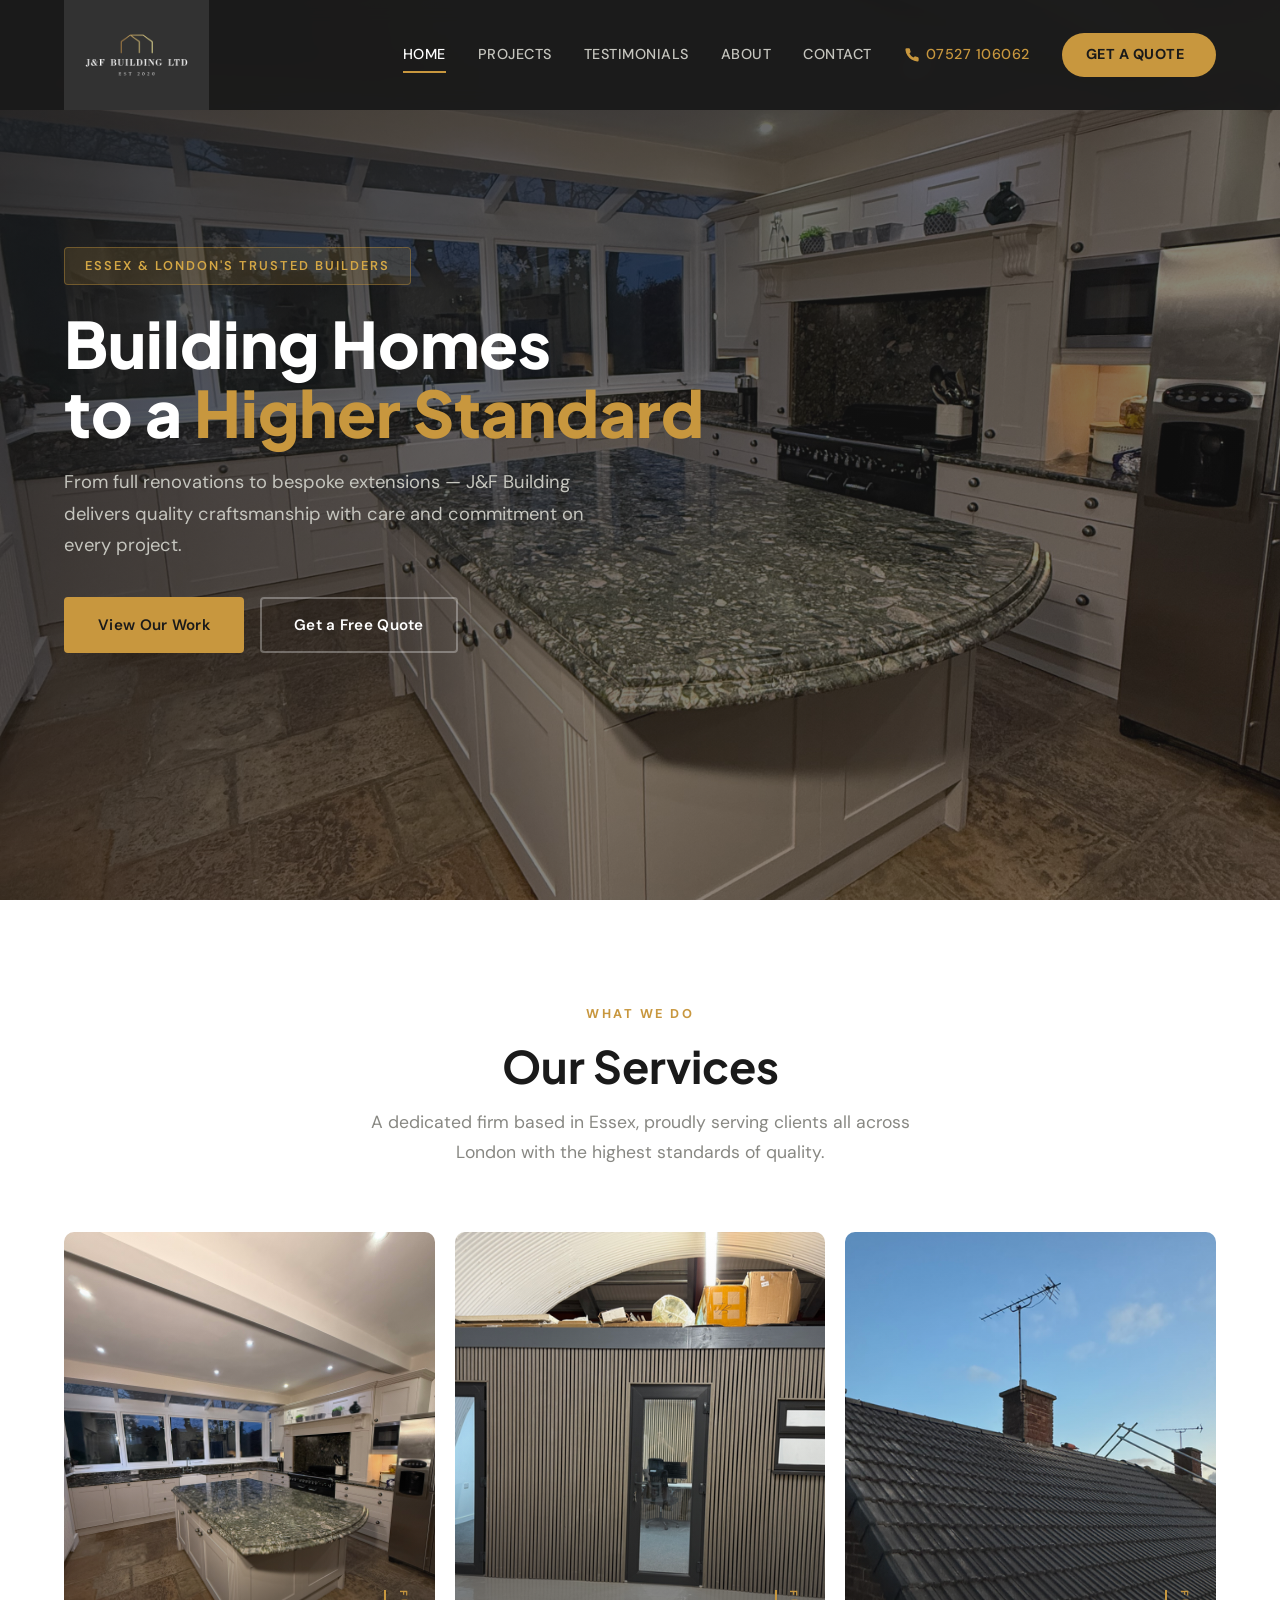
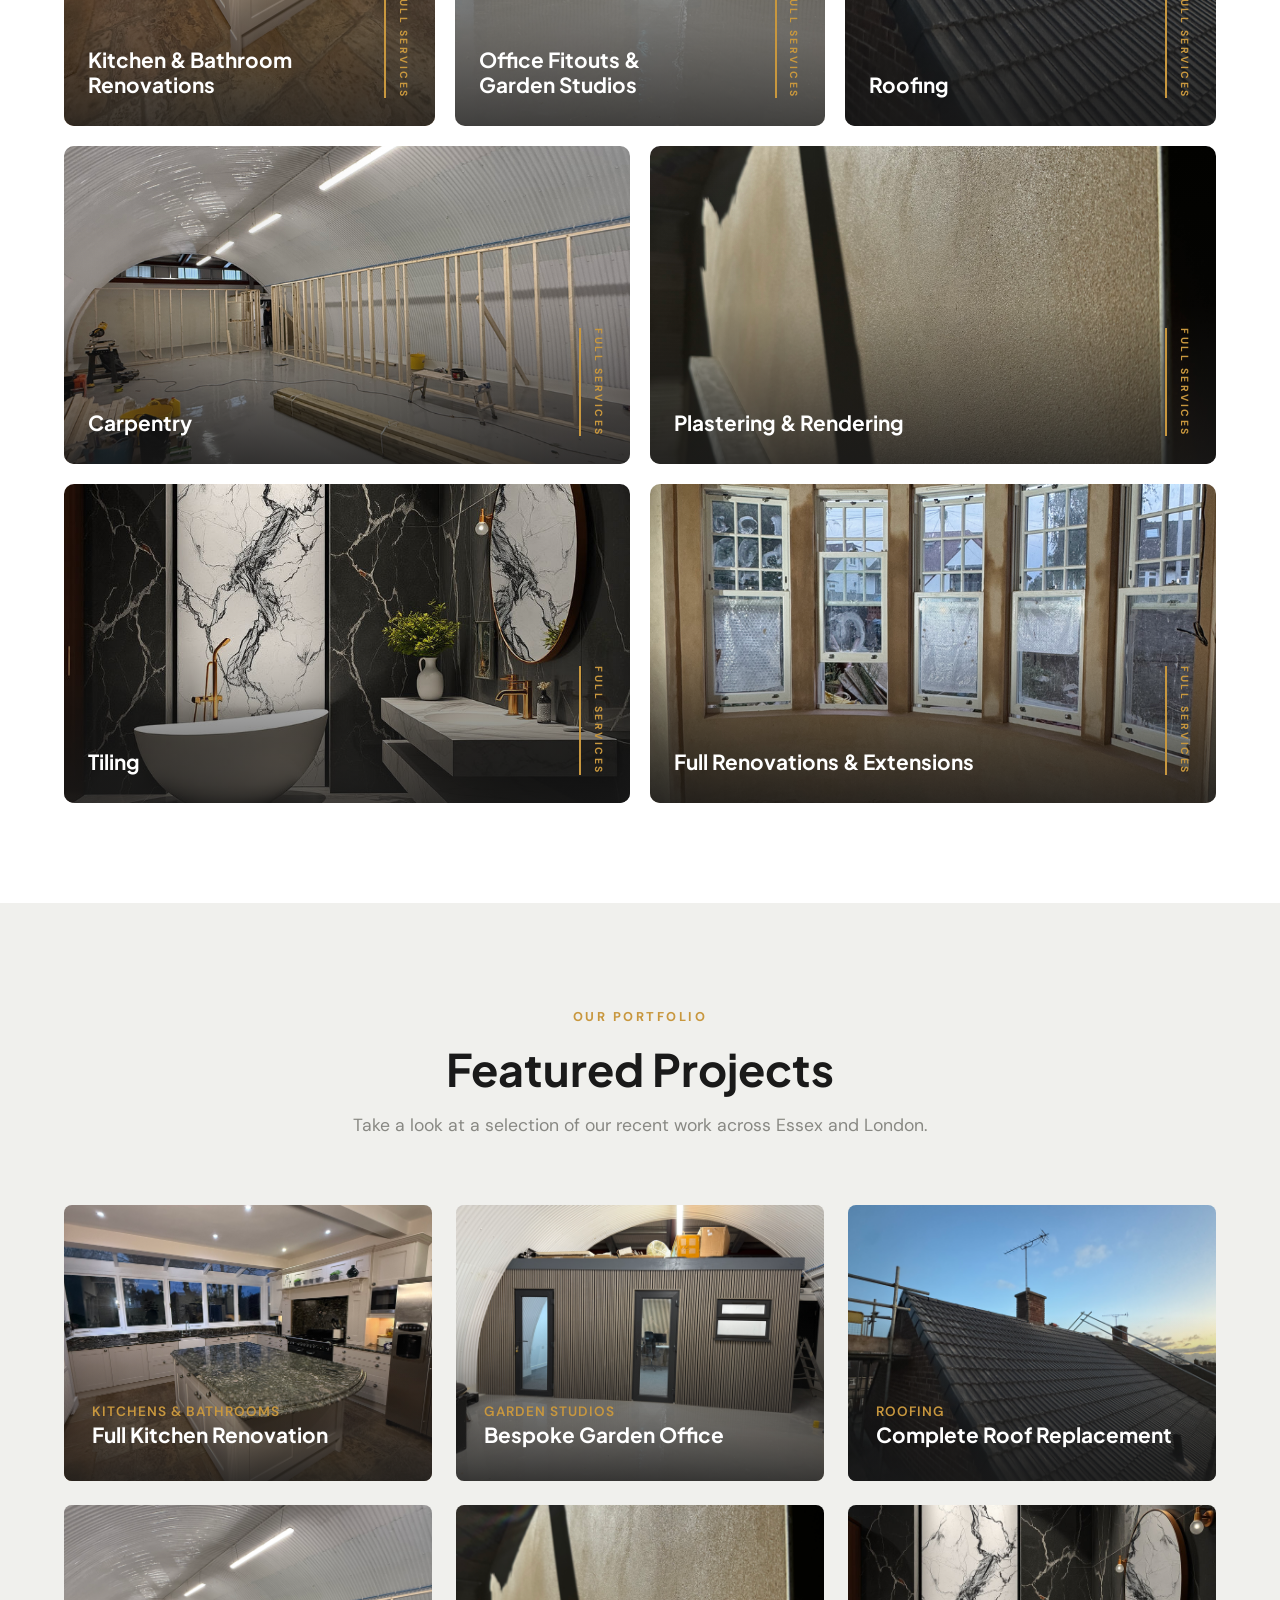
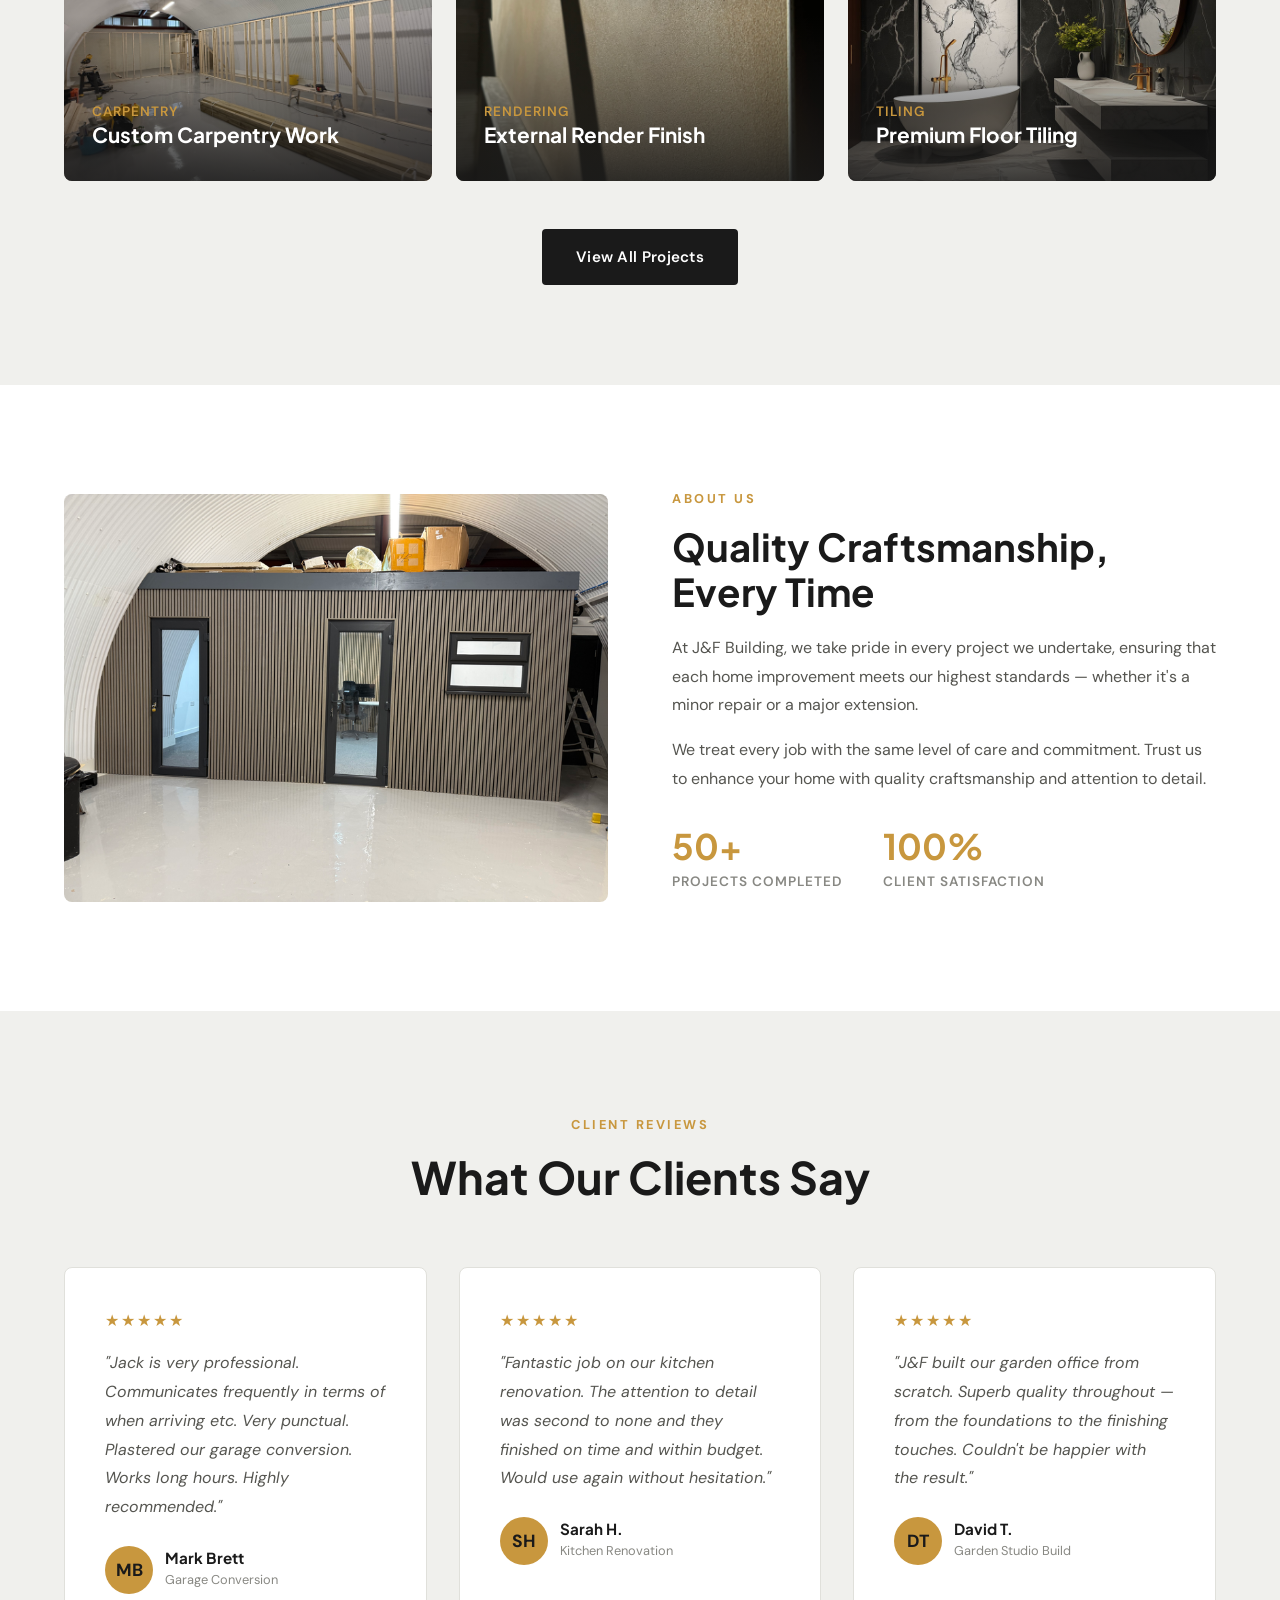
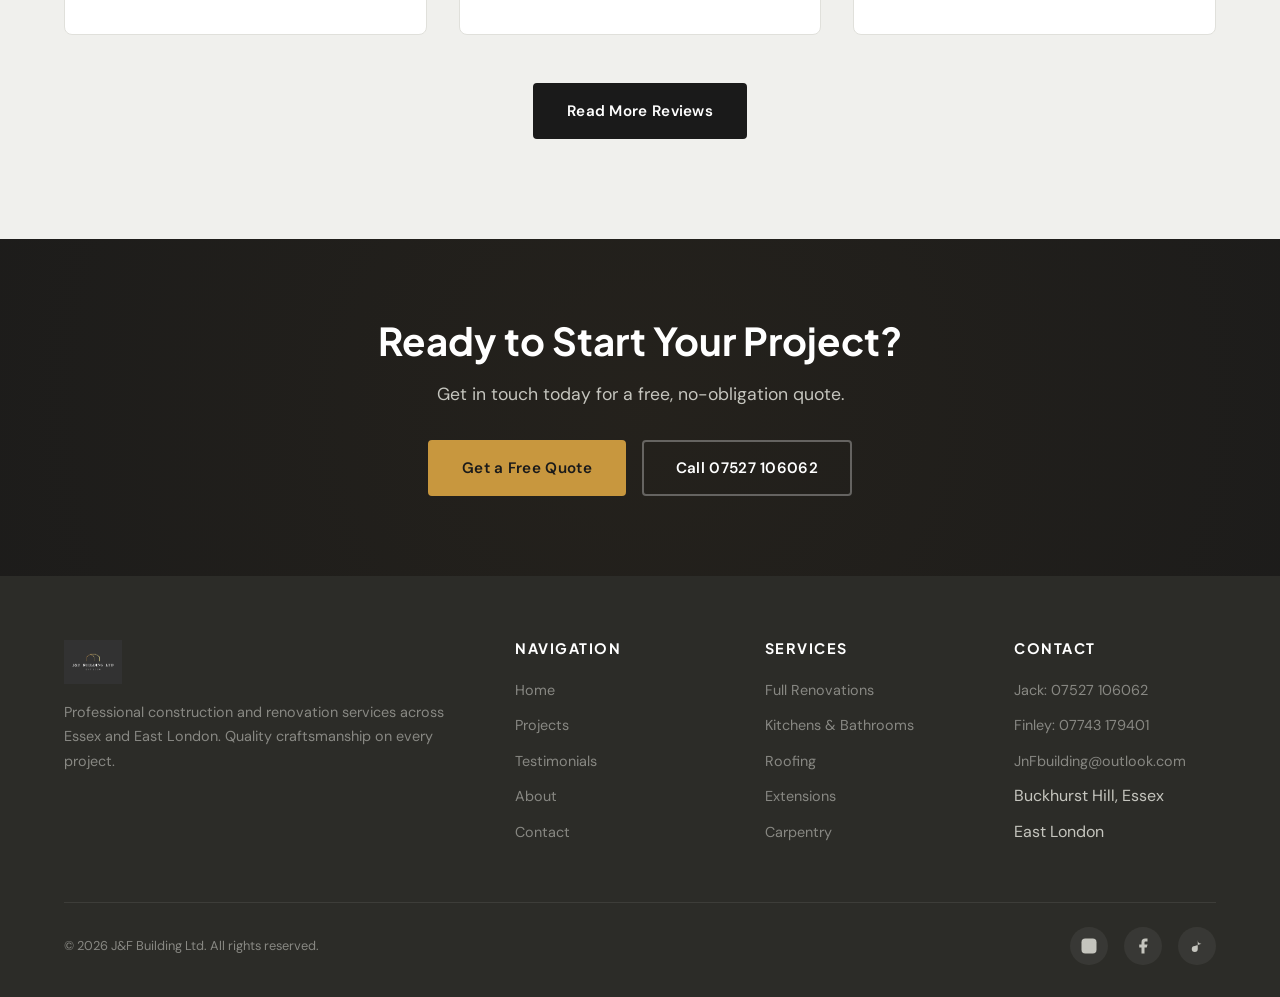
==== commit b6da1f8d: "Recreate animated Get a Quote button in pure HTML/CSS to match React version" ====
--- a/index.html
+++ b/index.html
@@ -29,11 +29,11 @@
           07527 106062
         </a>
         <a href="contact.html" class="nav-cta interactive-cta">
-          <span class="cta-text">Get a Quote</span>
-          <span class="cta-arrow">
+          <span class="cta-btn-text">Get a Quote</span>
+          <span class="cta-btn-arrow">
             <svg width="22" height="22" viewBox="0 0 24 24" fill="none" stroke="currentColor" stroke-width="2" stroke-linecap="round" stroke-linejoin="round"><line x1="5" y1="12" x2="19" y2="12"/><polyline points="12 5 19 12 12 19"/></svg>
           </span>
-          <span class="cta-bg"></span>
+          <span class="cta-btn-bg"></span>
         </a>
       </div>
       <button class="nav-hamburger" aria-label="Toggle menu">
--- a/css/styles.css
+++ b/css/styles.css
@@ -161,6 +161,7 @@
   width: 100%;
 }
 
+
 .nav-cta.interactive-cta {
   position: relative;
   display: inline-flex;
@@ -178,50 +179,50 @@
   transition: background 0.3s, color 0.3s;
   z-index: 1;
 }
-.nav-cta.interactive-cta .cta-text {
+.nav-cta.interactive-cta .cta-btn-text {
   position: relative;
   z-index: 2;
-  transition: transform 0.3s, opacity 0.3s;
+  transition: transform 0.35s cubic-bezier(.4,1.7,.7,1.1), opacity 0.3s;
   display: inline-block;
 }
-.nav-cta.interactive-cta .cta-arrow {
+.nav-cta.interactive-cta .cta-btn-arrow {
   position: absolute;
   right: 24px;
   top: 50%;
-  transform: translateY(-50%) translateX(16px);
+  transform: translateY(-50%) translateX(32px);
   opacity: 0;
   z-index: 2;
-  transition: transform 0.3s, opacity 0.3s;
-  display: flex;
-  align-items: center;
-}
-.nav-cta.interactive-cta:hover .cta-text {
-  transform: translateX(-18px);
+  transition: transform 0.35s cubic-bezier(.4,1.7,.7,1.1), opacity 0.3s;
+  display: flex;
+  align-items: center;
+}
+.nav-cta.interactive-cta:hover .cta-btn-text {
+  transform: translateX(-32px);
   opacity: 0;
 }
-.nav-cta.interactive-cta:hover .cta-arrow {
+.nav-cta.interactive-cta:hover .cta-btn-arrow {
   transform: translateY(-50%) translateX(0);
   opacity: 1;
 }
-.nav-cta.interactive-cta .cta-bg {
+.nav-cta.interactive-cta .cta-btn-bg {
   position: absolute;
   left: 60%;
   top: 50%;
   width: 2px;
   height: 2px;
   background: var(--charcoal);
-  border-radius: 50%;
+  border-radius: 12px;
   z-index: 1;
   transform: translate(-50%, -50%) scale(1);
-  transition: all 0.3s cubic-bezier(.4,1.7,.7,1.1);
-  opacity: 0.08;
-}
-.nav-cta.interactive-cta:hover .cta-bg {
+  transition: all 0.35s cubic-bezier(.4,1.7,.7,1.1);
+  opacity: 0.09;
+}
+.nav-cta.interactive-cta:hover .cta-btn-bg {
   left: 50%;
   top: 50%;
   width: 200%;
   height: 200%;
-  opacity: 0.13;
+  opacity: 0.15;
   transform: translate(-50%, -50%) scale(1.2);
 }
 .nav-phone {
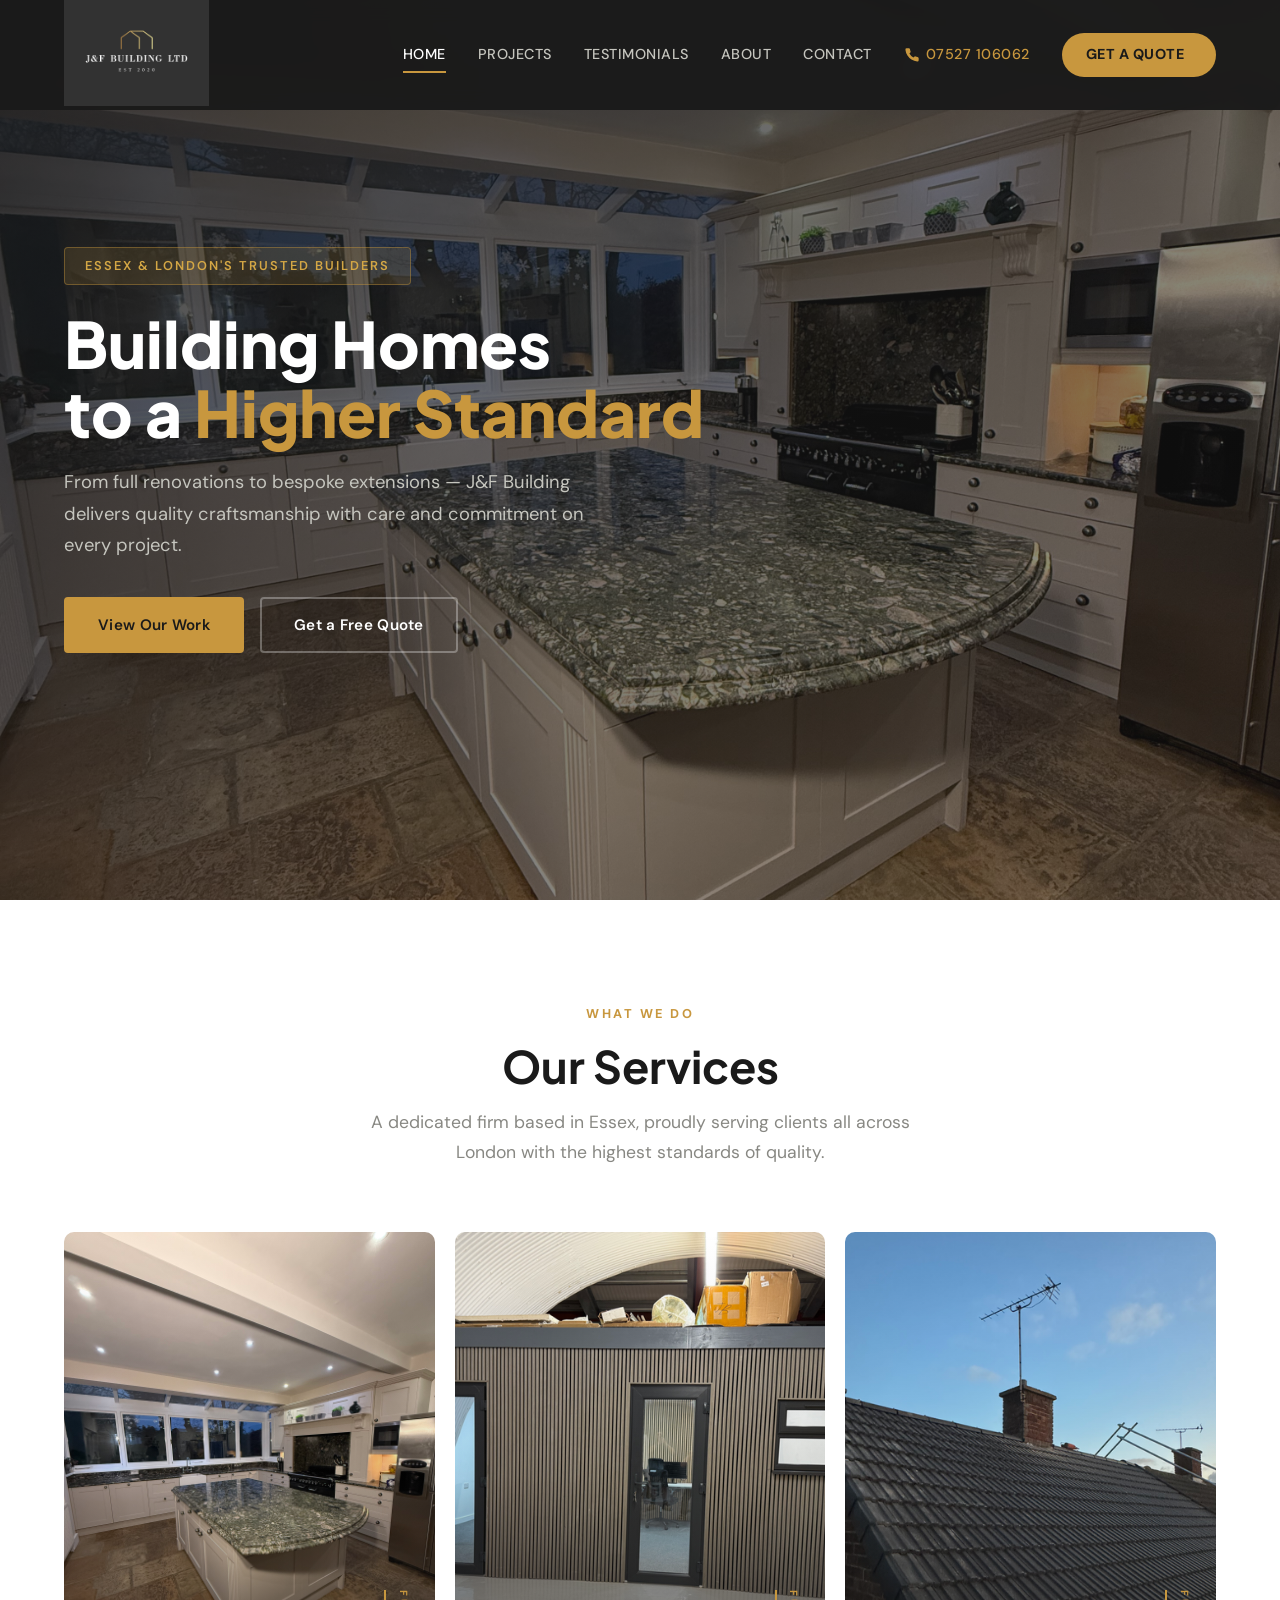
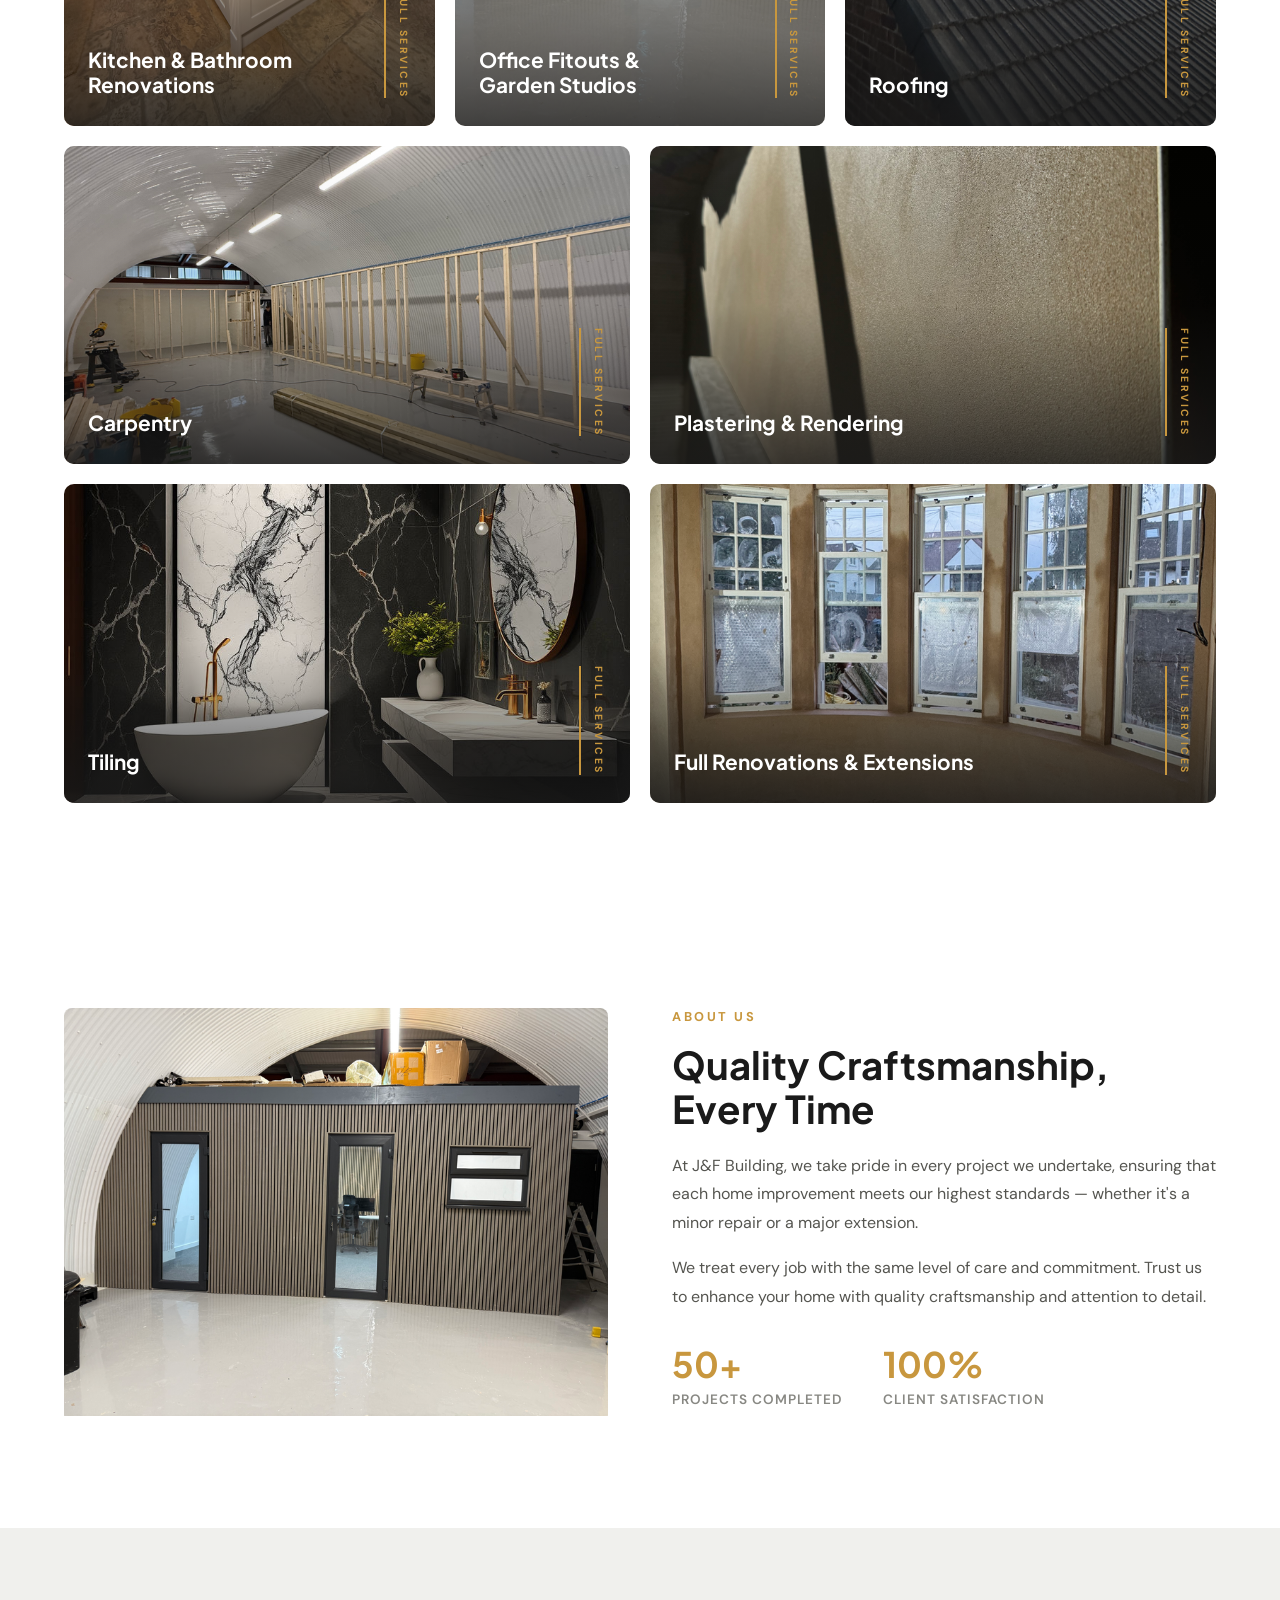
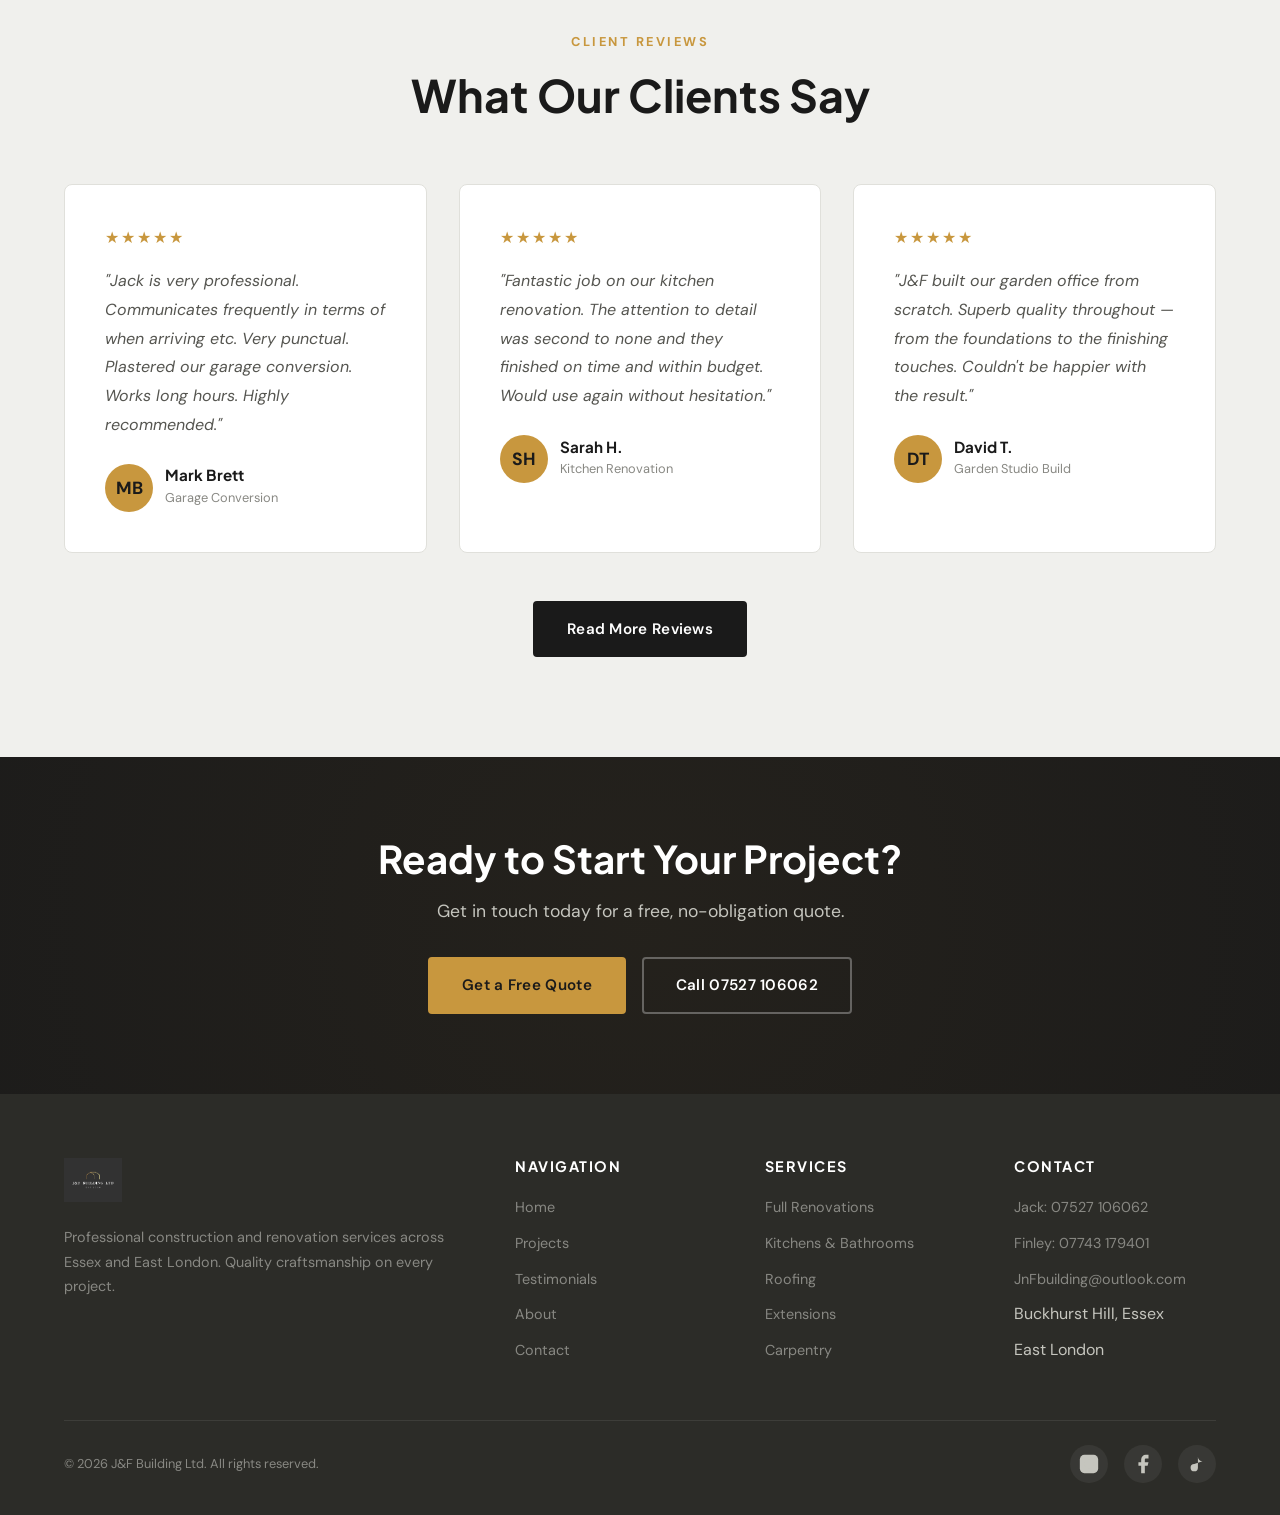
==== commit 53c32c6f: "Enhance lightbox styles: adjust dimensions, add box shadow, and update button styles for improved ae" ====
--- a/index.html
+++ b/index.html
@@ -147,70 +147,6 @@
     </div>
   </section>
 
-  <!-- Featured Projects -->
-  <section class="section section-grey" id="featured-projects">
-    <div class="container">
-      <div class="section-header fade-in">
-        <span class="label">Our Portfolio</span>
-        <h2>Featured Projects</h2>
-        <p>Take a look at a selection of our recent work across Essex and London.</p>
-      </div>
-      <div class="projects-grid">
-
-        <div class="project-card fade-in" data-category="kitchens">
-          <img src="public/hero-kitchen.jpg" alt="Kitchen renovation project" loading="lazy">
-          <div class="project-card-overlay">
-            <span>Kitchens &amp; Bathrooms</span>
-            <h3>Full Kitchen Renovation</h3>
-          </div>
-        </div>
-
-        <div class="project-card fade-in" data-category="office">
-          <img src="public/project-office.jpg" alt="Garden studio project" loading="lazy">
-          <div class="project-card-overlay">
-            <span>Garden Studios</span>
-            <h3>Bespoke Garden Office</h3>
-          </div>
-        </div>
-
-        <div class="project-card fade-in" data-category="roofing">
-          <img src="public/project-roofing.jpg" alt="Roofing project" loading="lazy">
-          <div class="project-card-overlay">
-            <span>Roofing</span>
-            <h3>Complete Roof Replacement</h3>
-          </div>
-        </div>
-
-        <div class="project-card fade-in" data-category="carpentry">
-          <img src="public/project-carpentry.jpg" alt="Carpentry project" loading="lazy">
-          <div class="project-card-overlay">
-            <span>Carpentry</span>
-            <h3>Custom Carpentry Work</h3>
-          </div>
-        </div>
-
-        <div class="project-card fade-in" data-category="rendering">
-          <img src="public/project-rendering.jpg" alt="Rendering project" loading="lazy">
-          <div class="project-card-overlay">
-            <span>Rendering</span>
-            <h3>External Render Finish</h3>
-          </div>
-        </div>
-
-        <div class="project-card fade-in" data-category="tiling">
-          <img src="public/project-tiling.jpg" alt="Tiling project" loading="lazy">
-          <div class="project-card-overlay">
-            <span>Tiling</span>
-            <h3>Premium Floor Tiling</h3>
-          </div>
-        </div>
-
-      </div>
-      <div style="text-align:center; margin-top:48px;">
-        <a href="projects.html" class="btn btn-dark">View All Projects</a>
-      </div>
-    </div>
-  </section>
 
   <!-- About Snapshot -->
   <section class="section">
--- a/css/styles.css
+++ b/css/styles.css
@@ -39,6 +39,7 @@
   -webkit-font-smoothing: antialiased;
   overflow-x: hidden;
 }
+}
 
 img { max-width: 100%; height: auto; display: block; }
 a { text-decoration: none; color: inherit; transition: color var(--transition); }
@@ -200,6 +201,23 @@
   transform: translateX(-32px);
   opacity: 0;
 }
+.nav-cta.interactive-cta .cta-btn-arrow {
+  pointer-events: none;
+}
+.nav-cta.interactive-cta:active .cta-btn-text,
+.nav-cta.interactive-cta:focus .cta-btn-text {
+  opacity: 1;
+  transform: none;
+}
+
+/* --- Prevent header overlap (fix for all pages, no extra white) --- */
+.page-content, main, .hero, .section {
+  scroll-margin-top: 110px;
+}
+.hero, .section {
+  margin-top: 0 !important;
+}
+}
 .nav-cta.interactive-cta:hover .cta-btn-arrow {
   transform: translateY(-50%) translateX(0);
   opacity: 1;
@@ -993,7 +1011,7 @@
   background: var(--amber);
 }
 .footer-social a svg {
-  width: 18px; height: 18px;
+  width: 22px; height: 22px;
   fill: var(--grey-300);
 }
 .footer-social a:hover svg {
@@ -1017,10 +1035,12 @@
   display: flex;
 }
 .lightbox img {
-  max-width: 90vw;
-  max-height: 90vh;
-  object-fit: contain;
-  border-radius: 4px;
+    max-width: 90vw;
+    max-height: 70vh;
+    object-fit: contain;
+    border-radius: 10px;
+    box-shadow: 0 8px 32px rgba(0,0,0,0.25);
+    background: #222;
 }
 .lightbox-close {
   position: absolute;
@@ -1040,39 +1060,42 @@
   position: absolute;
   top: 50%;
   transform: translateY(-50%);
-  background: rgba(255,255,255,0.1);
-  backdrop-filter: blur(4px);
-  border: 1px solid rgba(255,255,255,0.2);
-  color: var(--white);
-  font-size: 2.5rem;
+  background: rgba(255,255,255,0.13);
+  border: none;
+  color: var(--amber);
+  font-size: 2.2rem;
   cursor: pointer;
-  width: 52px; height: 52px;
+  width: 44px; height: 44px;
   border-radius: 50%;
   display: flex;
   align-items: center;
   justify-content: center;
-  transition: all 0.2s ease;
+  transition: background 0.2s, color 0.2s, box-shadow 0.2s;
+  box-shadow: 0 2px 8px rgba(0,0,0,0.18);
   line-height: 1;
+  z-index: 10;
 }
 .lightbox-prev { left: 24px; }
 .lightbox-next { right: 24px; }
 .lightbox-prev:hover,
 .lightbox-next:hover {
-  background: rgba(200, 151, 62, 0.5);
-  border-color: var(--amber);
+  background: var(--amber);
+  color: var(--charcoal);
+  box-shadow: 0 4px 16px rgba(200,151,62,0.18);
 }
 .lightbox-counter {
   position: absolute;
   bottom: 24px;
   left: 50%;
   transform: translateX(-50%);
-  color: var(--grey-300);
-  font-size: 0.85rem;
-  font-weight: 500;
+  color: var(--amber);
+  font-size: 1rem;
+  background: rgba(26,26,26,0.7);
+  padding: 6px 18px;
+  border-radius: 20px;
+  font-weight: 600;
   letter-spacing: 1px;
-  background: rgba(0,0,0,0.5);
-  padding: 6px 16px;
-  border-radius: 20px;
+  box-shadow: 0 2px 8px rgba(0,0,0,0.12);
 }
 .photo-count {
   display: inline-block;
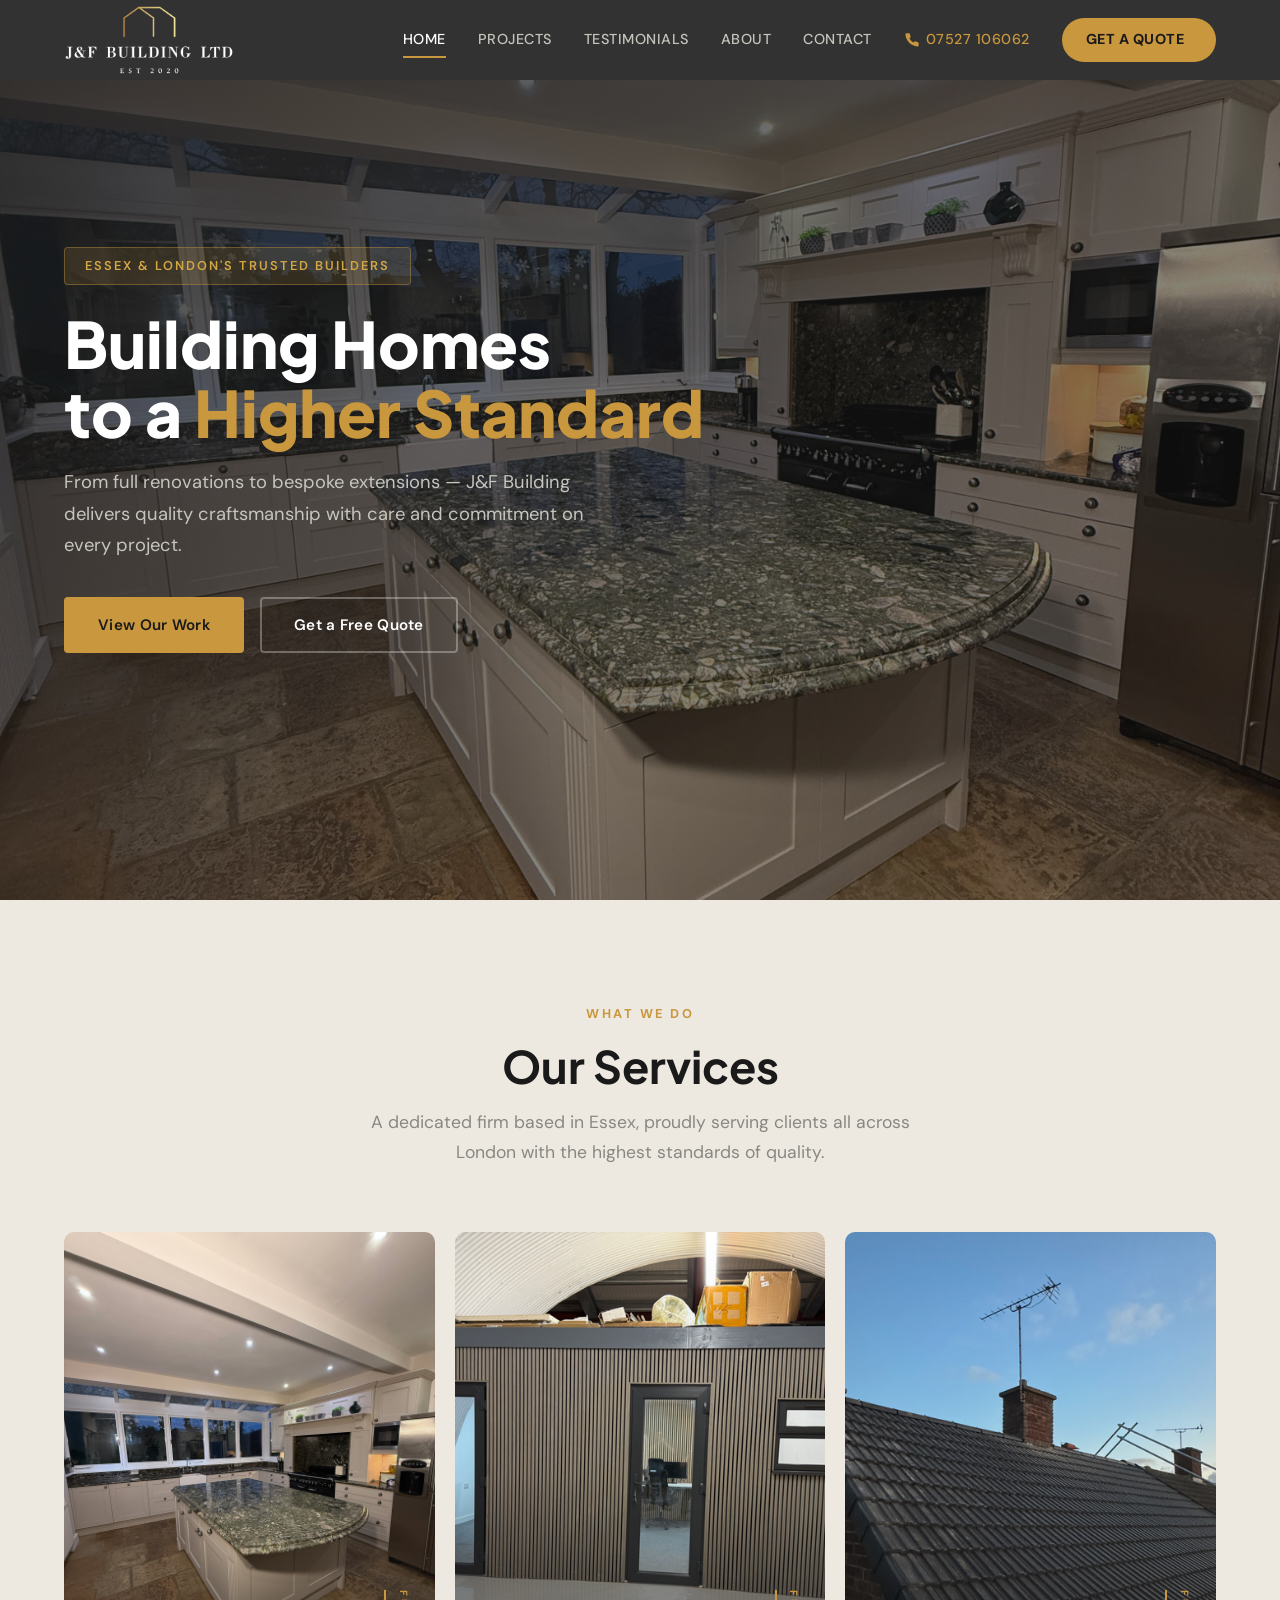
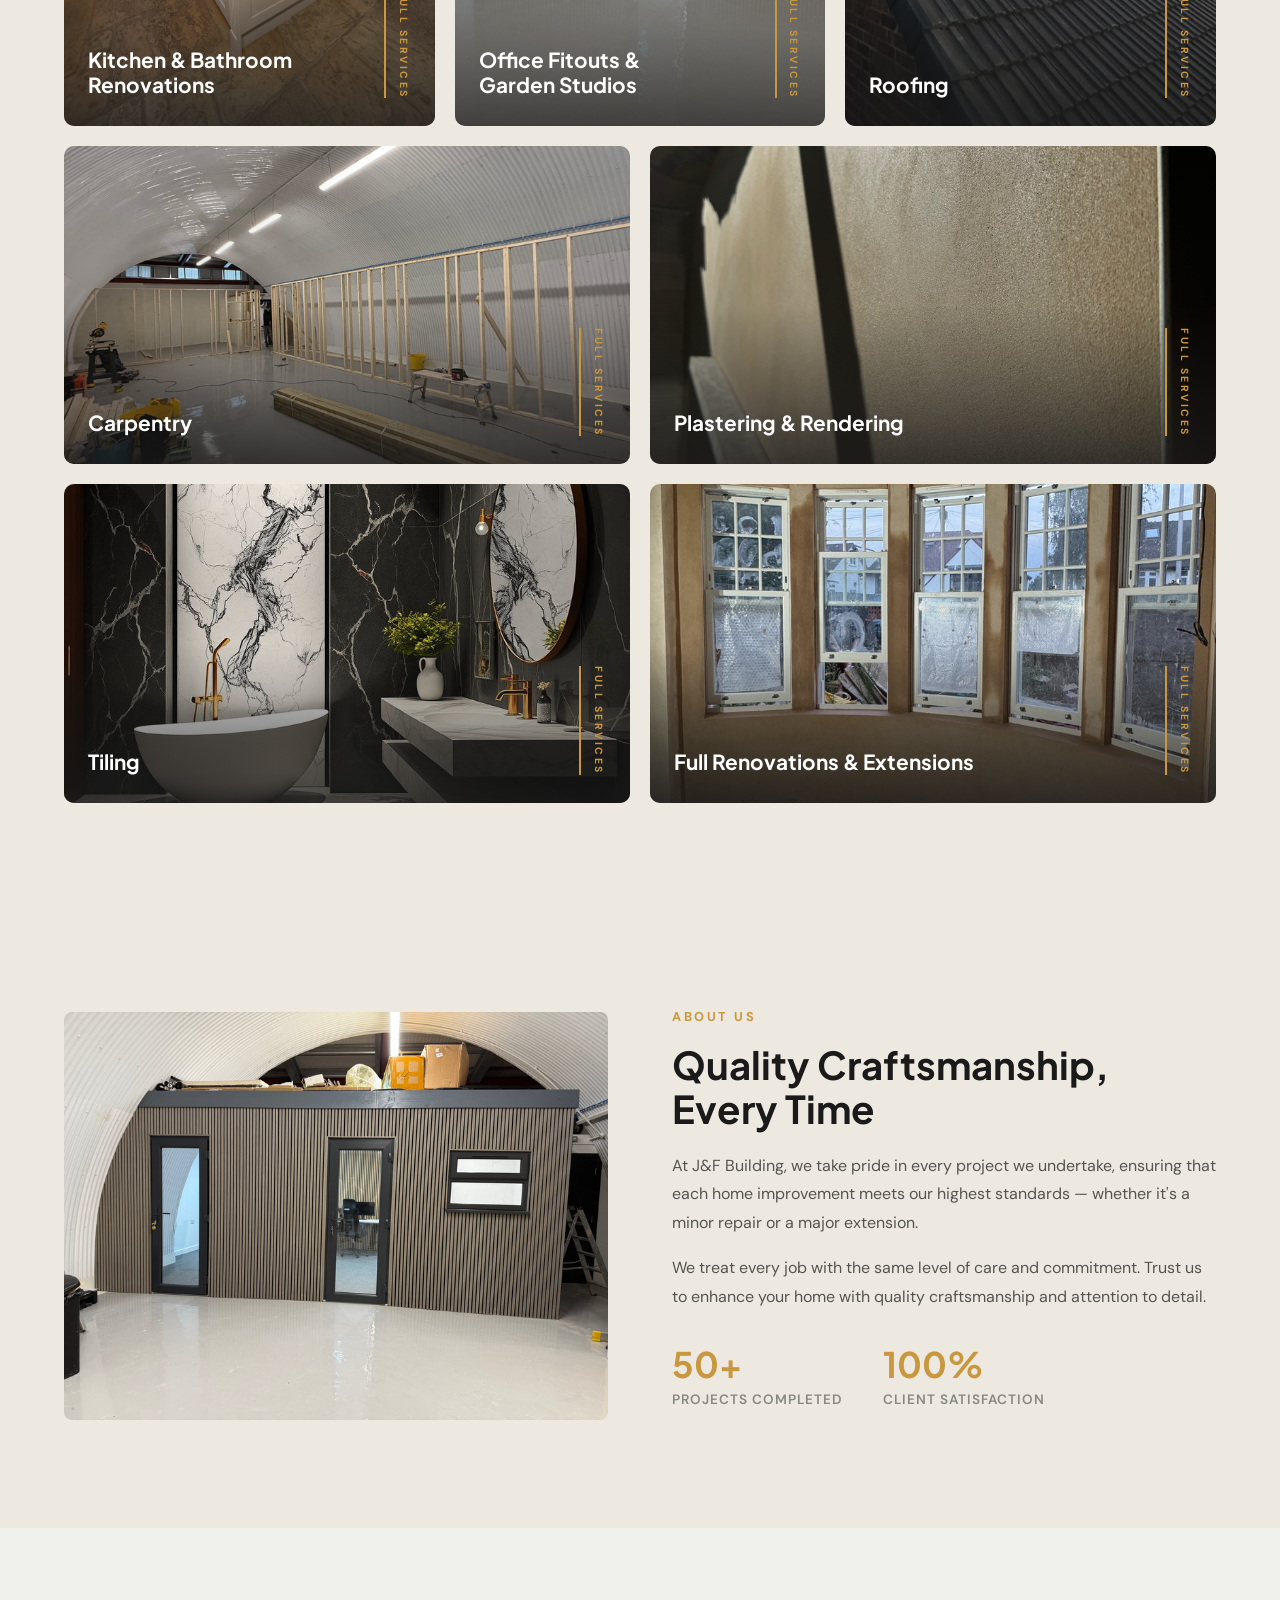
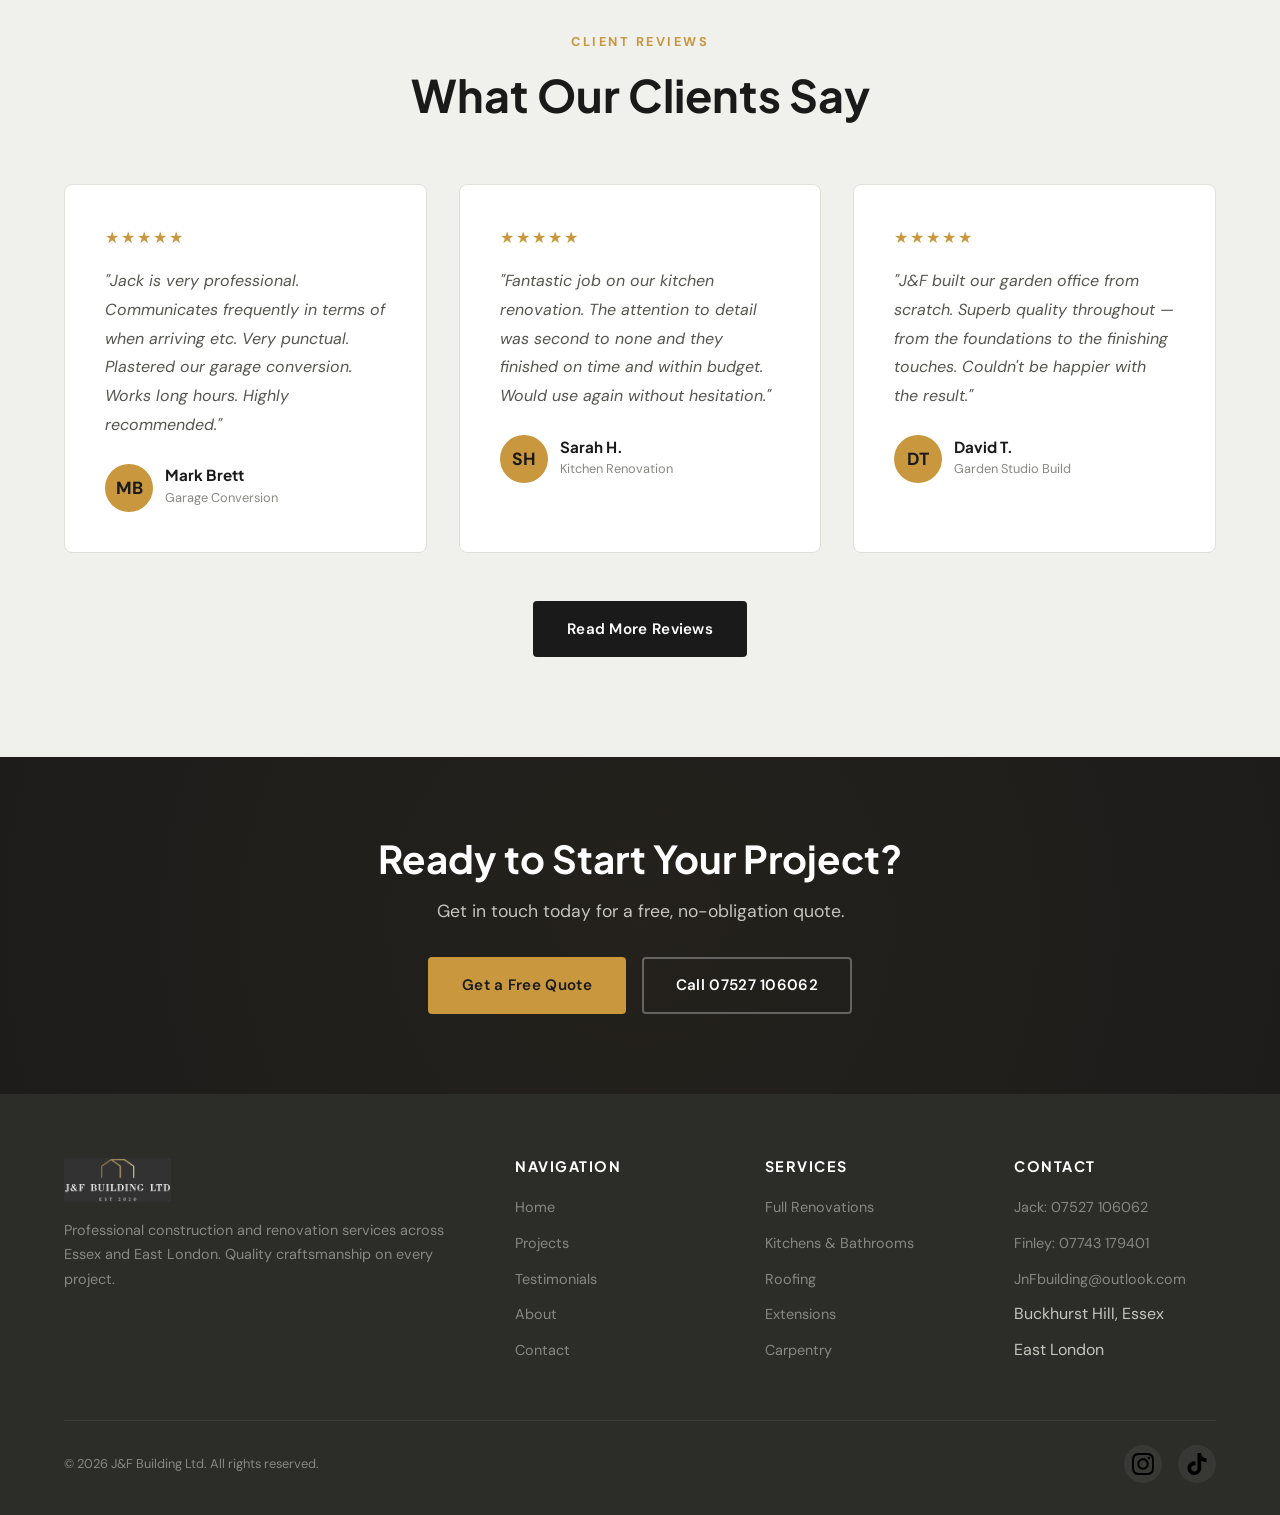
==== commit 1a7ea120: "Replace social media icons with image assets in footer" ====
--- a/index.html
+++ b/index.html
@@ -277,15 +277,12 @@
       <div class="footer-bottom">
         <p>&copy; 2026 J&amp;F Building Ltd. All rights reserved.</p>
         <div class="footer-social">
-          <a href="https://www.instagram.com/jnf_buildersltd" target="_blank" rel="noopener" aria-label="Instagram">
-            <svg viewBox="0 0 24 24"><rect x="2" y="2" width="20" height="20" rx="5"/><circle cx="12" cy="12" r="5"/><circle cx="17.5" cy="6.5" r="1.5"/></svg>
-          </a>
-          <a href="https://www.facebook.com/wix" target="_blank" rel="noopener" aria-label="Facebook">
-            <svg viewBox="0 0 24 24"><path d="M18 2h-3a5 5 0 00-5 5v3H7v4h3v8h4v-8h3l1-4h-4V7a1 1 0 011-1h3z"/></svg>
-          </a>
-          <a href="https://www.tiktok.com/@jf.builderz" target="_blank" rel="noopener" aria-label="TikTok">
-            <svg viewBox="0 0 24 24"><path d="M9 12a4 4 0 104 4V4a5 5 0 005 5"/></svg>
-          </a>
+            <a href="https://www.instagram.com/jnf_buildersltd" target="_blank" rel="noopener" aria-label="Instagram">
+              <img src="public/instagram.svg" alt="Instagram" style="width:22px;height:22px;" />
+            </a>
+            <a href="https://www.tiktok.com/@jf.builderz" target="_blank" rel="noopener" aria-label="TikTok">
+              <img src="public/tiktok.svg" alt="TikTok" style="width:22px;height:22px;" />
+            </a>
         </div>
       </div>
     </div>
--- a/css/styles.css
+++ b/css/styles.css
@@ -1,3 +1,15 @@
+/* --- Prevent header overlap on all pages --- */
+/* --- Standardize header overlap for all pages --- */
+.page-content, main, .hero, .section {
+  margin-top: 80px !important;
+  scroll-margin-top: 80px;
+}
+@media (max-width: 700px) {
+  .page-content, main, .hero, .section {
+    margin-top: 60px !important;
+    scroll-margin-top: 60px;
+  }
+}
 /* ============================================
    J&F Building — Site Styles
    ============================================ */
@@ -34,11 +46,10 @@
 body {
   font-family: var(--font-body);
   color: var(--charcoal);
-  background: var(--white);
+  background: #ede9e1;
   line-height: 1.6;
   -webkit-font-smoothing: antialiased;
   overflow-x: hidden;
-}
 }
 
 img { max-width: 100%; height: auto; display: block; }
@@ -101,34 +112,71 @@
   position: fixed;
   top: 0; left: 0; right: 0;
   z-index: 1000;
-  background: rgba(26, 26, 26, 0.95);
+  background: rgb(50, 50, 50);
   backdrop-filter: blur(10px);
   -webkit-backdrop-filter: blur(10px);
-  transition: background var(--transition), box-shadow var(--transition);
+  transition: transform 0.35s ease, box-shadow var(--transition);
 }
 .nav.scrolled {
-  background: rgba(26, 26, 26, 0.98);
   box-shadow: 0 2px 20px rgba(0,0,0,0.3);
 }
+.nav.nav-hidden {
+  transform: translateY(-100%);
+}
+/* Standard nav layout */
 .nav-inner {
   display: flex;
   flex-direction: row;
   align-items: center;
   justify-content: space-between;
-  height: 110px;
+  height: 80px;
   max-width: var(--max-width);
   margin: 0 auto;
   padding: 0 24px;
 }
+
+/* About page: center logo and nav */
+body.about .nav-inner {
+  flex-direction: column;
+  align-items: center;
+  justify-content: center;
+  height: 120px;
+  padding: 0;
+}
+body.about .nav-logo {
+  margin-bottom: 8px;
+}
+body.about .nav-links {
+  justify-content: center;
+  width: 100%;
+}
+/* Remove box and background from logo everywhere */
 .nav-logo img {
-  height: 110px;
+  height: 70px;
   width: auto;
   filter: none;
-  background: none;
-  padding: 0;
-  border-radius: 0;
-  box-shadow: none;
+  background: none !important;
+  padding: 0 !important;
+  border-radius: 0 !important;
+  box-shadow: none !important;
   transition: height 0.2s;
+}
+/* About page: center hero text */
+body.about .hero.hero-page {
+  display: flex;
+  flex-direction: column;
+  align-items: center;
+  justify-content: flex-start;
+  height: 50vh;
+  min-height: 400px;
+  padding-top: 40px;
+}
+body.about .hero-page .hero-content {
+  text-align: center;
+  align-items: center;
+  justify-content: center;
+  display: flex;
+  flex-direction: column;
 }
 .nav-links {
   display: flex;
@@ -216,7 +264,6 @@
 }
 .hero, .section {
   margin-top: 0 !important;
-}
 }
 .nav-cta.interactive-cta:hover .cta-btn-arrow {
   transform: translateY(-50%) translateX(0);
@@ -637,7 +684,6 @@
   overflow: hidden;
   aspect-ratio: 4/3;
   cursor: pointer;
-  group: true;
 }
 .project-card img {
   width: 100%; height: 100%;
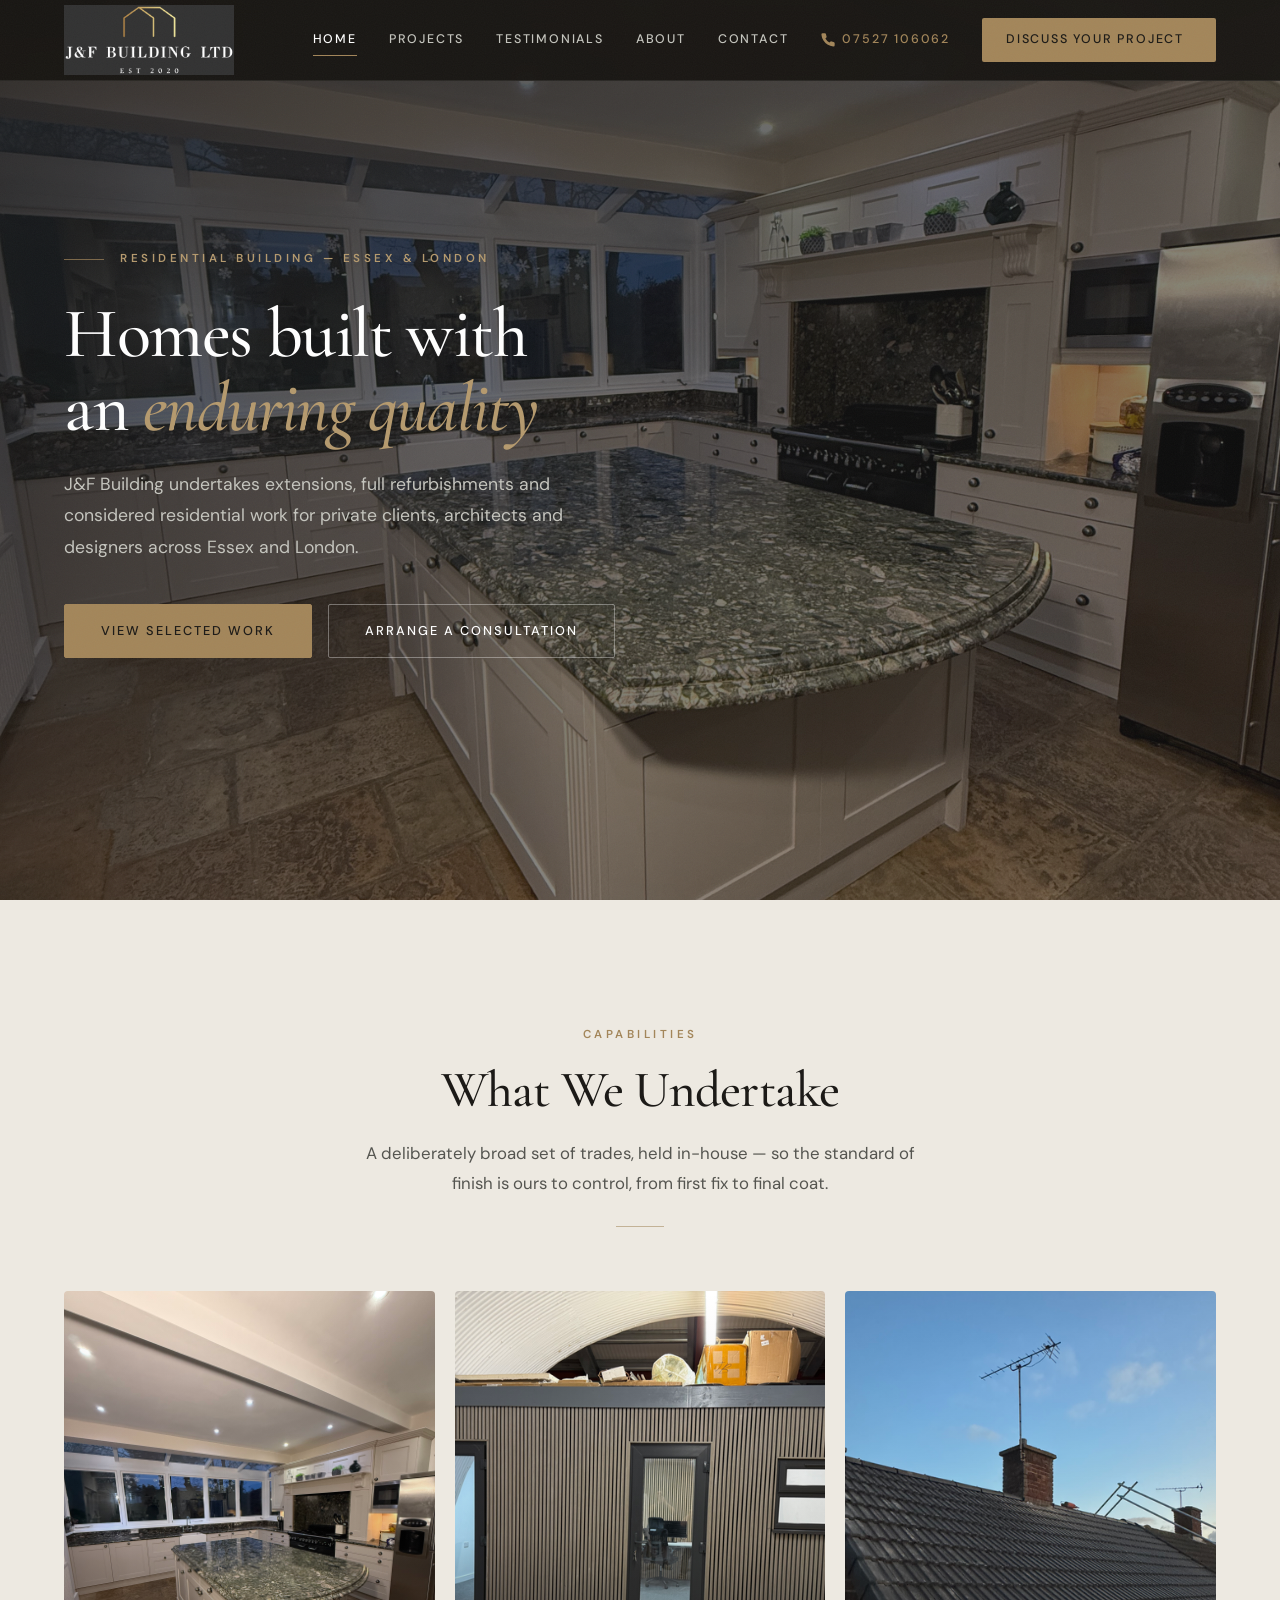
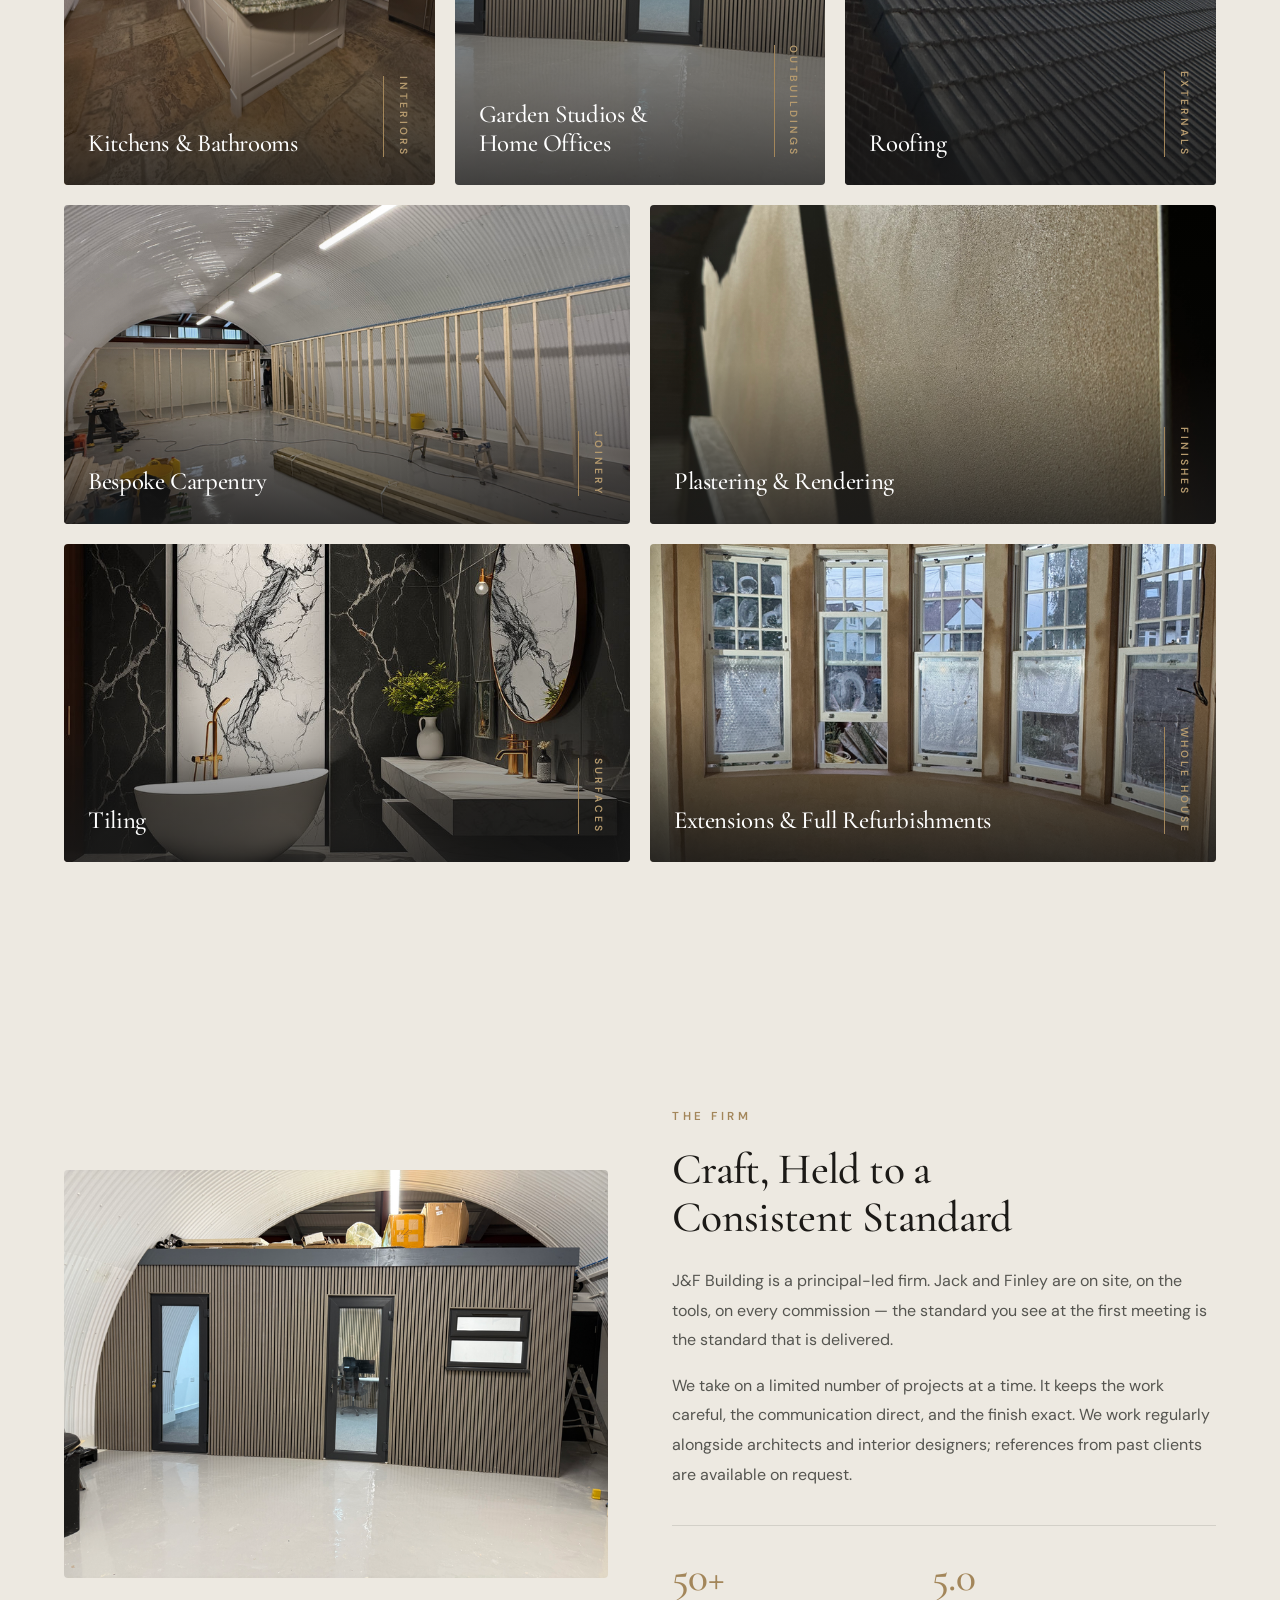
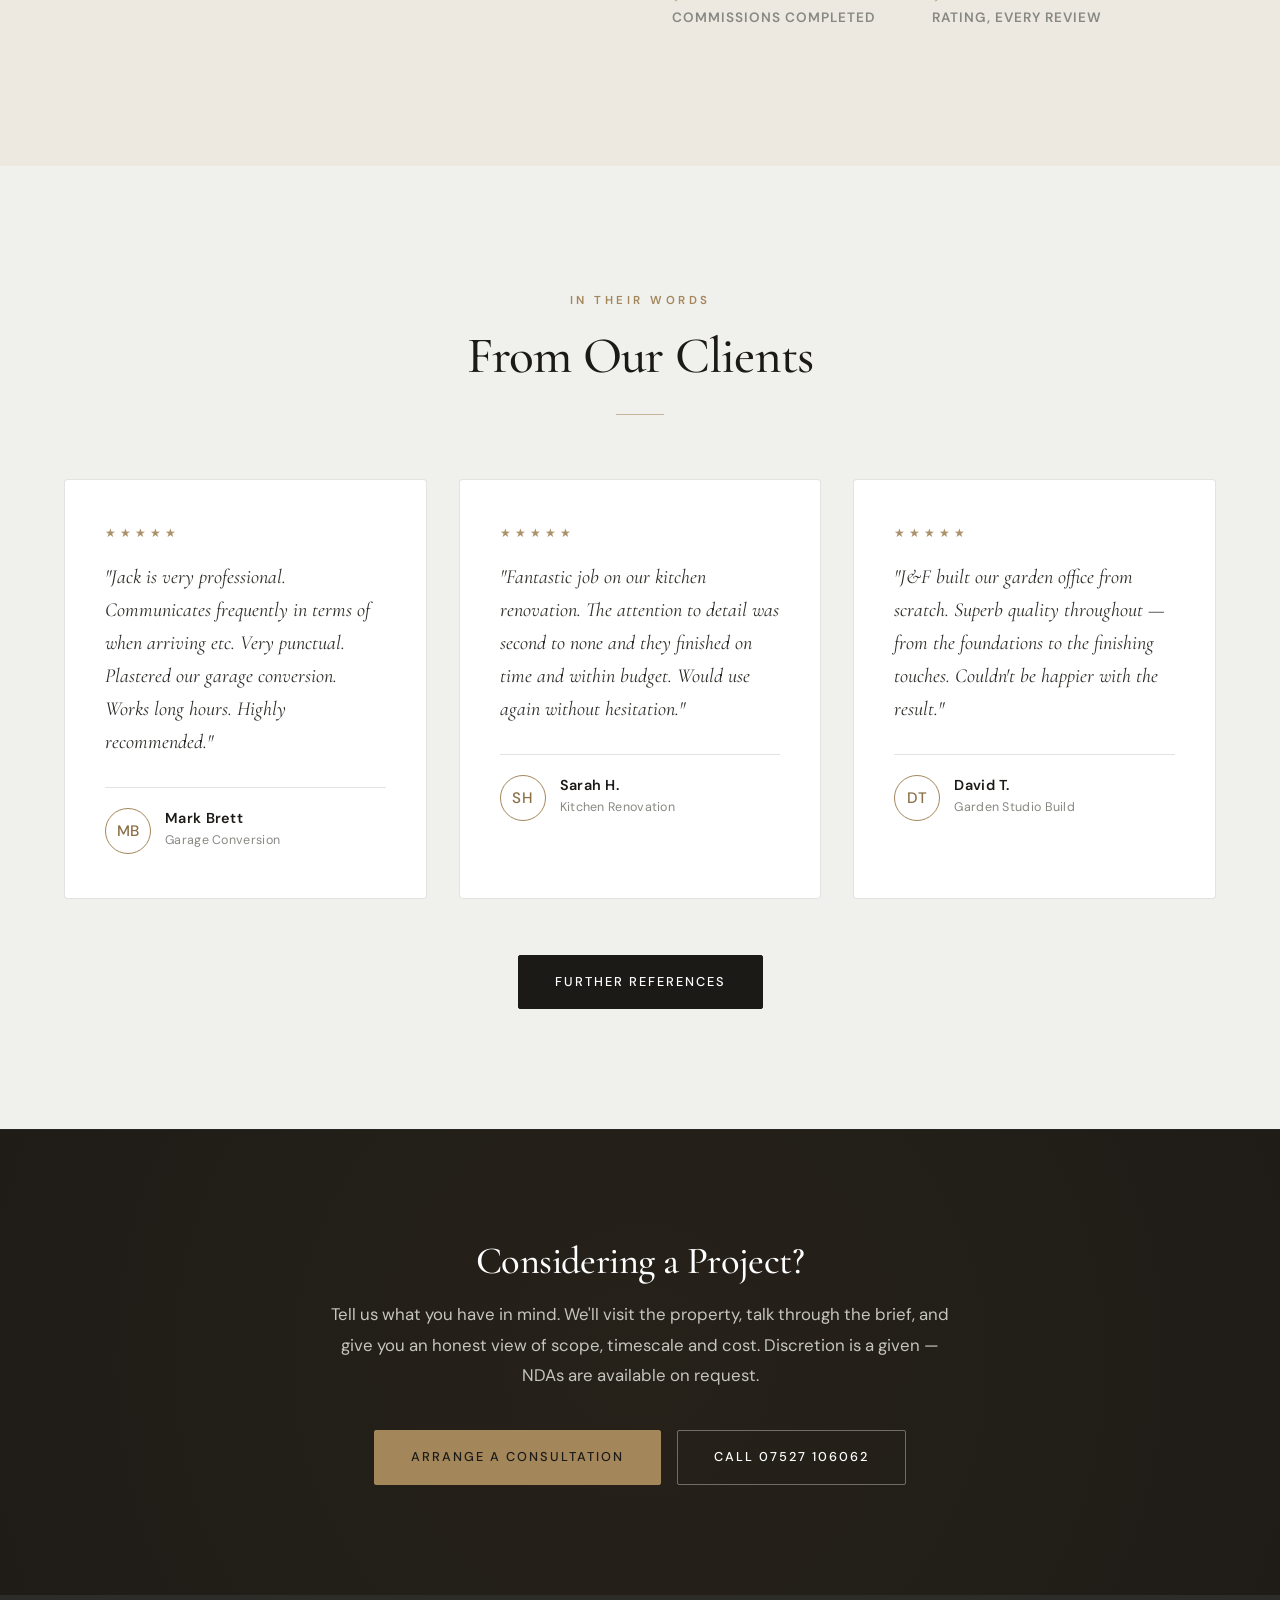
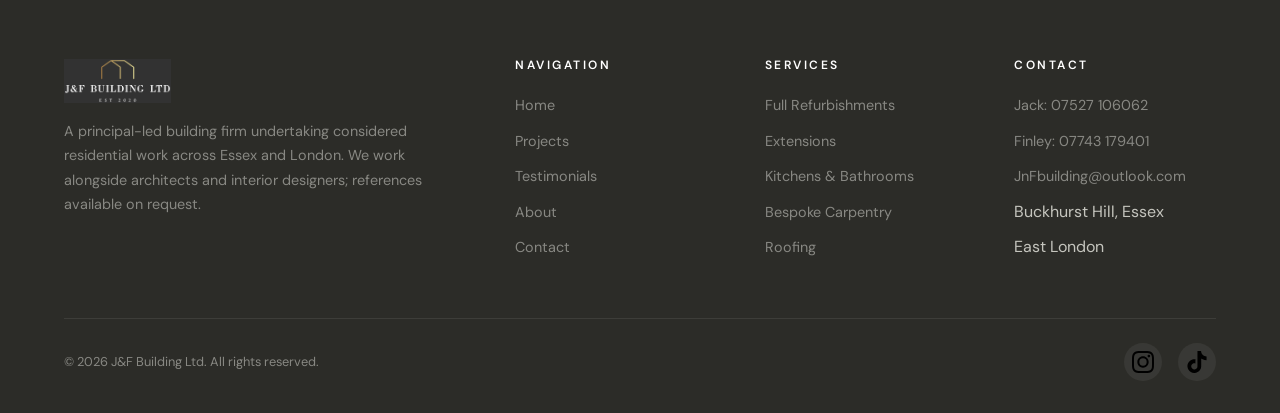
==== commit 253ee466: "Reposition site for premium residential clients - Rewrite all copy in a quiet, consultative tone; CT" ====
--- a/index.html
+++ b/index.html
@@ -3,11 +3,11 @@
 <head>
   <meta charset="UTF-8">
   <meta name="viewport" content="width=device-width, initial-scale=1.0">
-  <title>J&amp;F Building | Quality Construction &amp; Renovation — Essex &amp; London</title>
-  <meta name="description" content="J&amp;F Building Ltd — Professional construction, renovation and building services across Essex and East London. Extensions, kitchens, bathrooms, roofing, carpentry and more.">
+  <title>J&amp;F Building | Considered Residential Building — Essex &amp; London</title>
+  <meta name="description" content="J&amp;F Building — a principal-led building firm undertaking extensions, full refurbishments and considered residential work for private clients across Essex and London.">
   <link rel="preconnect" href="https://fonts.googleapis.com">
   <link rel="preconnect" href="https://fonts.gstatic.com" crossorigin>
-  <link href="https://fonts.googleapis.com/css2?family=DM+Sans:ital,opsz,wght@0,9..40,300;0,9..40,400;0,9..40,500;0,9..40,600;0,9..40,700;1,9..40,400&family=Plus+Jakarta+Sans:wght@500;600;700;800&display=swap" rel="stylesheet">
+  <link href="https://fonts.googleapis.com/css2?family=Cormorant+Garamond:ital,wght@0,400;0,500;0,600;1,400;1,500&family=DM+Sans:ital,opsz,wght@0,9..40,300;0,9..40,400;0,9..40,500;0,9..40,600;0,9..40,700;1,9..40,400&display=swap" rel="stylesheet">
   <link rel="stylesheet" href="css/styles.css">
 </head>
 <body>
@@ -16,7 +16,7 @@
   <nav class="nav">
     <div class="nav-inner">
       <a href="index.html" class="nav-logo">
-        <img src="public/logo.png" alt="J&amp;F Building Ltd">
+        <img src="img/logo.png" alt="J&amp;F Building Ltd">
       </a>
       <div class="nav-links">
         <a href="index.html" class="active">Home</a>
@@ -29,7 +29,7 @@
           07527 106062
         </a>
         <a href="contact.html" class="nav-cta interactive-cta">
-          <span class="cta-btn-text">Get a Quote</span>
+          <span class="cta-btn-text">Discuss Your Project</span>
           <span class="cta-btn-arrow">
             <svg width="22" height="22" viewBox="0 0 24 24" fill="none" stroke="currentColor" stroke-width="2" stroke-linecap="round" stroke-linejoin="round"><line x1="5" y1="12" x2="19" y2="12"/><polyline points="12 5 19 12 12 19"/></svg>
           </span>
@@ -45,16 +45,16 @@
   <!-- Hero Section -->
   <section class="hero">
     <div class="hero-bg">
-      <img src="public/hero-kitchen.jpg" alt="Quality kitchen renovation by J&amp;F Building">
+      <img src="img/hero-kitchen.jpg" alt="Quality kitchen renovation by J&amp;F Building">
     </div>
     <div class="hero-overlay"></div>
     <div class="hero-content">
-      <div class="hero-badge">Essex &amp; London's Trusted Builders</div>
-      <h1>Building Homes<br>to a <span>Higher Standard</span></h1>
-      <p>From full renovations to bespoke extensions — J&amp;F Building delivers quality craftsmanship with care and commitment on every project.</p>
+      <div class="hero-badge">Residential Building — Essex &amp; London</div>
+      <h1>Homes built with<br>an <span>enduring quality</span></h1>
+      <p>J&amp;F Building undertakes extensions, full refurbishments and considered residential work for private clients, architects and designers across Essex and London.</p>
       <div class="hero-buttons">
-        <a href="projects.html" class="btn btn-primary">View Our Work</a>
-        <a href="contact.html" class="btn btn-outline">Get a Free Quote</a>
+        <a href="projects.html" class="btn btn-primary">View Selected Work</a>
+        <a href="contact.html" class="btn btn-outline">Arrange a Consultation</a>
       </div>
     </div>
   </section>
@@ -63,59 +63,59 @@
   <section class="section" id="services">
     <div class="container">
       <div class="section-header fade-in">
-        <span class="label">What We Do</span>
-        <h2>Our Services</h2>
-        <p>A dedicated firm based in Essex, proudly serving clients all across London with the highest standards of quality.</p>
+        <span class="label">Capabilities</span>
+        <h2>What We Undertake</h2>
+        <p>A deliberately broad set of trades, held in-house — so the standard of finish is ours to control, from first fix to final coat.</p>
       </div>
       <div class="services-showcase">
 
         <a class="showcase-card fade-in" href="projects.html?filter=kitchens">
-          <img src="public/hero-kitchen.jpg" alt="Kitchen & Bathroom Renovations" loading="lazy">
+          <img src="img/hero-kitchen.jpg" alt="Kitchen & Bathroom Renovations" loading="lazy">
           <div class="showcase-card-overlay">
             <div class="showcase-card-content">
-              <h3>Kitchen &amp; Bathroom Renovations</h3>
-              <span class="showcase-card-tag">Full Services</span>
+              <h3>Kitchens &amp; Bathrooms</h3>
+              <span class="showcase-card-tag">Interiors</span>
             </div>
           </div>
         </a>
 
         <a class="showcase-card fade-in" href="projects.html?filter=office">
-          <img src="public/project-office.jpg" alt="Office Fitouts & Garden Studios" loading="lazy">
+          <img src="img/project-office.jpg" alt="Office Fitouts & Garden Studios" loading="lazy">
           <div class="showcase-card-overlay">
             <div class="showcase-card-content">
-              <h3>Office Fitouts &amp; Garden Studios</h3>
-              <span class="showcase-card-tag">Full Services</span>
+              <h3>Garden Studios &amp; Home Offices</h3>
+              <span class="showcase-card-tag">Outbuildings</span>
             </div>
           </div>
         </a>
 
         <a class="showcase-card fade-in" href="projects.html?filter=roofing">
-          <img src="public/project-roofing.jpg" alt="Roofing" loading="lazy">
+          <img src="img/project-roofing.jpg" alt="Roofing" loading="lazy">
           <div class="showcase-card-overlay">
             <div class="showcase-card-content">
               <h3>Roofing</h3>
-              <span class="showcase-card-tag">Full Services</span>
+              <span class="showcase-card-tag">Externals</span>
             </div>
           </div>
         </a>
 
         <div class="showcase-card-bottom-row">
           <a class="showcase-card fade-in" href="projects.html?filter=carpentry">
-            <img src="public/project-carpentry.jpg" alt="Carpentry" loading="lazy">
+            <img src="img/project-carpentry.jpg" alt="Carpentry" loading="lazy">
             <div class="showcase-card-overlay">
               <div class="showcase-card-content">
-                <h3>Carpentry</h3>
-                <span class="showcase-card-tag">Full Services</span>
+                <h3>Bespoke Carpentry</h3>
+                <span class="showcase-card-tag">Joinery</span>
               </div>
             </div>
           </a>
 
           <a class="showcase-card fade-in" href="projects.html?filter=plastering">
-            <img src="public/project-rendering.jpg" alt="Plastering & Rendering" loading="lazy">
+            <img src="img/project-rendering.jpg" alt="Plastering & Rendering" loading="lazy">
             <div class="showcase-card-overlay">
               <div class="showcase-card-content">
                 <h3>Plastering &amp; Rendering</h3>
-                <span class="showcase-card-tag">Full Services</span>
+                <span class="showcase-card-tag">Finishes</span>
               </div>
             </div>
           </a>
@@ -123,21 +123,21 @@
 
         <div class="showcase-card-bottom-row">
           <a class="showcase-card fade-in" href="projects.html?filter=tiling">
-            <img src="public/project-tiling.jpg" alt="Tiling" loading="lazy">
+            <img src="img/project-tiling.jpg" alt="Tiling" loading="lazy">
             <div class="showcase-card-overlay">
               <div class="showcase-card-content">
                 <h3>Tiling</h3>
-                <span class="showcase-card-tag">Full Services</span>
+                <span class="showcase-card-tag">Surfaces</span>
               </div>
             </div>
           </a>
 
           <a class="showcase-card fade-in" href="projects.html?filter=rendering">
-            <img src="public/plastering-2.jpg" alt="Full Renovations & Extensions" loading="lazy">
+            <img src="img/plastering-2.jpg" alt="Full Renovations & Extensions" loading="lazy">
             <div class="showcase-card-overlay">
               <div class="showcase-card-content">
-                <h3>Full Renovations &amp; Extensions</h3>
-                <span class="showcase-card-tag">Full Services</span>
+                <h3>Extensions &amp; Full Refurbishments</h3>
+                <span class="showcase-card-tag">Whole House</span>
               </div>
             </div>
           </a>
@@ -153,21 +153,21 @@
     <div class="container">
       <div class="split">
         <div class="split-image fade-in-left">
-          <img src="public/project-office.jpg" alt="J&amp;F Building team at work">
+          <img src="img/project-office.jpg" alt="J&amp;F Building team at work">
         </div>
         <div class="split-content fade-in-right">
-          <span class="label">About Us</span>
-          <h2>Quality Craftsmanship,<br>Every Time</h2>
-          <p>At J&amp;F Building, we take pride in every project we undertake, ensuring that each home improvement meets our highest standards — whether it's a minor repair or a major extension.</p>
-          <p>We treat every job with the same level of care and commitment. Trust us to enhance your home with quality craftsmanship and attention to detail.</p>
+          <span class="label">The Firm</span>
+          <h2>Craft, Held to a<br>Consistent Standard</h2>
+          <p>J&amp;F Building is a principal-led firm. Jack and Finley are on site, on the tools, on every commission — the standard you see at the first meeting is the standard that is delivered.</p>
+          <p>We take on a limited number of projects at a time. It keeps the work careful, the communication direct, and the finish exact. We work regularly alongside architects and interior designers; references from past clients are available on request.</p>
           <div class="stats">
             <div class="stat">
               <h3>50+</h3>
-              <p>Projects Completed</p>
+              <p>Commissions Completed</p>
             </div>
             <div class="stat">
-              <h3>100%</h3>
-              <p>Client Satisfaction</p>
+              <h3>5.0</h3>
+              <p>Rating, Every Review</p>
             </div>
           </div>
         </div>
@@ -179,8 +179,8 @@
   <section class="section section-grey">
     <div class="container">
       <div class="section-header fade-in">
-        <span class="label">Client Reviews</span>
-        <h2>What Our Clients Say</h2>
+        <span class="label">In Their Words</span>
+        <h2>From Our Clients</h2>
       </div>
       <div class="testimonials-grid">
         <div class="testimonial-card fade-in">
@@ -217,8 +217,8 @@
           </div>
         </div>
       </div>
-      <div style="text-align:center; margin-top:48px;">
-        <a href="testimonials.html" class="btn btn-dark">Read More Reviews</a>
+      <div style="text-align:center; margin-top:56px;">
+        <a href="testimonials.html" class="btn btn-dark">Further References</a>
       </div>
     </div>
   </section>
@@ -226,10 +226,10 @@
   <!-- CTA Banner -->
   <section class="cta-banner">
     <div class="container fade-in">
-      <h2>Ready to Start Your Project?</h2>
-      <p>Get in touch today for a free, no-obligation quote.</p>
+      <h2>Considering a Project?</h2>
+      <p>Tell us what you have in mind. We'll visit the property, talk through the brief, and give you an honest view of scope, timescale and cost. Discretion is a given — NDAs are available on request.</p>
       <div>
-        <a href="contact.html" class="btn btn-primary">Get a Free Quote</a>
+        <a href="contact.html" class="btn btn-primary">Arrange a Consultation</a>
         <a href="tel:07527106062" class="btn btn-outline" style="margin-left:12px;">Call 07527 106062</a>
       </div>
     </div>
@@ -240,8 +240,8 @@
     <div class="container">
       <div class="footer-grid">
         <div class="footer-brand">
-          <img src="public/logo.png" alt="J&amp;F Building Ltd">
-          <p>Professional construction and renovation services across Essex and East London. Quality craftsmanship on every project.</p>
+          <img src="img/logo.png" alt="J&amp;F Building Ltd">
+          <p>A principal-led building firm undertaking considered residential work across Essex and London. We work alongside architects and interior designers; references available on request.</p>
         </div>
         <div>
           <h4>Navigation</h4>
@@ -256,11 +256,11 @@
         <div>
           <h4>Services</h4>
           <ul>
-            <li><a href="projects.html">Full Renovations</a></li>
+            <li><a href="projects.html">Full Refurbishments</a></li>
+            <li><a href="projects.html">Extensions</a></li>
             <li><a href="projects.html">Kitchens &amp; Bathrooms</a></li>
+            <li><a href="projects.html">Bespoke Carpentry</a></li>
             <li><a href="projects.html">Roofing</a></li>
-            <li><a href="projects.html">Extensions</a></li>
-            <li><a href="projects.html">Carpentry</a></li>
           </ul>
         </div>
         <div>
@@ -278,10 +278,10 @@
         <p>&copy; 2026 J&amp;F Building Ltd. All rights reserved.</p>
         <div class="footer-social">
             <a href="https://www.instagram.com/jnf_buildersltd" target="_blank" rel="noopener" aria-label="Instagram">
-              <img src="public/instagram.svg" alt="Instagram" style="width:22px;height:22px;" />
+              <img src="img/instagram.svg" alt="Instagram" style="width:22px;height:22px;" />
             </a>
             <a href="https://www.tiktok.com/@jf.builderz" target="_blank" rel="noopener" aria-label="TikTok">
-              <img src="public/tiktok.svg" alt="TikTok" style="width:22px;height:22px;" />
+              <img src="img/tiktok.svg" alt="TikTok" style="width:22px;height:22px;" />
             </a>
         </div>
       </div>
--- a/css/styles.css
+++ b/css/styles.css
@@ -18,11 +18,11 @@
 *, *::before, *::after { box-sizing: border-box; margin: 0; padding: 0; }
 
 :root {
-  --charcoal: #1a1a1a;
-  --charcoal-light: #2a2a2a;
-  --amber: #c8973e;
-  --amber-light: #d4a745;
-  --amber-dark: #a67c2e;
+  --charcoal: #1c1a17;
+  --charcoal-light: #2a2724;
+  --amber: #a3865a;
+  --amber-light: #b59a6e;
+  --amber-dark: #8a6f47;
   --offwhite: #f5f5f0;
   --white: #ffffff;
   --grey-100: #f0f0ed;
@@ -31,11 +31,14 @@
   --grey-500: #888883;
   --grey-700: #555550;
   --grey-900: #2c2c28;
-  --font-heading: 'Plus Jakarta Sans', 'Segoe UI', 'Helvetica Neue', Arial, sans-serif;
+  --font-heading: 'Cormorant Garamond', Georgia, 'Times New Roman', serif;
   --font-body: 'DM Sans', 'Segoe UI', 'Helvetica Neue', Arial, sans-serif;
   --max-width: 1200px;
-  --section-padding: 100px 0;
-  --transition: 0.3s ease;
+  --section-padding: 120px 0;
+  --ease-out: cubic-bezier(0.22, 1, 0.36, 1);
+  --transition: 0.45s cubic-bezier(0.22, 1, 0.36, 1);
+  --hairline: rgba(28, 26, 23, 0.12);
+  --shadow-soft: 0 1px 2px rgba(28, 26, 23, 0.04), 0 16px 40px rgba(28, 26, 23, 0.08);
 }
 
 html {
@@ -57,8 +60,20 @@
 ul, ol { list-style: none; }
 h1, h2, h3, h4, h5, h6 {
   font-family: var(--font-heading);
-  font-weight: 700;
-  line-height: 1.15;
+  font-weight: 500;
+  line-height: 1.12;
+  letter-spacing: -0.015em;
+}
+
+/* Faint tactile grain — sits above content, below the lightbox */
+body::after {
+  content: '';
+  position: fixed;
+  inset: 0;
+  z-index: 1500;
+  pointer-events: none;
+  opacity: 0.035;
+  background-image: url("data:image/svg+xml,%3Csvg xmlns='http://www.w3.org/2000/svg' width='160' height='160'%3E%3Cfilter id='n'%3E%3CfeTurbulence type='fractalNoise' baseFrequency='0.9' numOctaves='2'/%3E%3C/filter%3E%3Crect width='160' height='160' filter='url(%23n)'/%3E%3C/svg%3E");
 }
 
 .container {
@@ -76,11 +91,11 @@
   clip: rect(0,0,0,0); border: 0;
 }
 
-/* --- Scroll Animations --- */
+/* --- Scroll Animations — calm, deliberate reveals --- */
 .fade-in {
   opacity: 0;
-  transform: translateY(30px);
-  transition: opacity 0.7s ease, transform 0.7s ease;
+  transform: translateY(36px);
+  transition: opacity 1.05s var(--ease-out), transform 1.05s var(--ease-out);
 }
 .fade-in.visible {
   opacity: 1;
@@ -88,8 +103,8 @@
 }
 .fade-in-left {
   opacity: 0;
-  transform: translateX(-40px);
-  transition: opacity 0.7s ease, transform 0.7s ease;
+  transform: translateX(-36px);
+  transition: opacity 1.05s var(--ease-out), transform 1.05s var(--ease-out);
 }
 .fade-in-left.visible {
   opacity: 1;
@@ -97,12 +112,31 @@
 }
 .fade-in-right {
   opacity: 0;
-  transform: translateX(40px);
-  transition: opacity 0.7s ease, transform 0.7s ease;
+  transform: translateX(36px);
+  transition: opacity 1.05s var(--ease-out), transform 1.05s var(--ease-out);
 }
 .fade-in-right.visible {
   opacity: 1;
   transform: translateX(0);
+}
+
+/* Gentle stagger when neighbouring cards reveal together */
+.services-showcase > .fade-in:nth-child(2),
+.testimonials-grid .fade-in:nth-child(2) { transition-delay: 0.1s; }
+.services-showcase > .fade-in:nth-child(3),
+.testimonials-grid .fade-in:nth-child(3) { transition-delay: 0.2s; }
+
+@media (prefers-reduced-motion: reduce) {
+  html { scroll-behavior: auto; }
+  *, *::before, *::after {
+    transition-duration: 0.01ms !important;
+    animation-duration: 0.01ms !important;
+  }
+  .fade-in, .fade-in-left, .fade-in-right {
+    opacity: 1;
+    transform: none;
+  }
+  body::after { display: none; }
 }
 
 /* ============================================
@@ -112,13 +146,14 @@
   position: fixed;
   top: 0; left: 0; right: 0;
   z-index: 1000;
-  background: rgb(50, 50, 50);
+  background: rgba(24, 22, 19, 0.94);
   backdrop-filter: blur(10px);
   -webkit-backdrop-filter: blur(10px);
-  transition: transform 0.35s ease, box-shadow var(--transition);
+  border-bottom: 1px solid rgba(237, 233, 225, 0.08);
+  transition: transform 0.5s var(--ease-out), box-shadow var(--transition);
 }
 .nav.scrolled {
-  box-shadow: 0 2px 20px rgba(0,0,0,0.3);
+  box-shadow: 0 10px 40px rgba(0,0,0,0.22);
 }
 .nav.nav-hidden {
   transform: translateY(-100%);
@@ -186,9 +221,9 @@
 }
 .nav-links a {
   color: var(--grey-300);
-  font-size: 0.9rem;
+  font-size: 0.78rem;
   font-weight: 500;
-  letter-spacing: 0.5px;
+  letter-spacing: 1.8px;
   text-transform: uppercase;
   position: relative;
   padding: 4px 0;
@@ -197,9 +232,9 @@
   content: '';
   position: absolute;
   bottom: -2px; left: 0;
-  width: 0; height: 2px;
+  width: 0; height: 1px;
   background: var(--amber);
-  transition: width var(--transition);
+  transition: width 0.5s var(--ease-out);
 }
 .nav-links a:hover,
 .nav-links a.active {
@@ -217,12 +252,14 @@
   align-items: center;
   justify-content: center;
   overflow: hidden;
-  border-radius: 999px;
+  border-radius: 2px;
   background: var(--amber);
   color: var(--charcoal) !important;
-  font-weight: 700;
-  letter-spacing: 0.5px;
-  padding: 10px 32px 10px 24px;
+  font-weight: 500;
+  font-size: 0.78rem;
+  letter-spacing: 1.8px;
+  text-transform: uppercase;
+  padding: 12px 32px 12px 24px;
   border: none;
   cursor: pointer;
   transition: background 0.3s, color 0.3s;
@@ -368,35 +405,42 @@
   padding: 0 24px;
 }
 .hero-badge {
-  display: inline-block;
-  background: rgba(200, 151, 62, 0.15);
-  border: 1px solid rgba(200, 151, 62, 0.4);
+  display: inline-flex;
+  align-items: center;
+  gap: 16px;
   color: var(--amber-light);
-  font-size: 0.8rem;
+  font-size: 0.72rem;
   font-weight: 600;
-  letter-spacing: 2px;
+  letter-spacing: 3.5px;
   text-transform: uppercase;
-  padding: 8px 20px;
-  border-radius: 4px;
-  margin-bottom: 24px;
+  margin-bottom: 28px;
+}
+.hero-badge::before {
+  content: '';
+  width: 40px;
+  height: 1px;
+  background: var(--amber);
+  opacity: 0.7;
 }
 .hero h1 {
   color: var(--white);
-  font-size: clamp(2.5rem, 5vw, 4.5rem);
-  font-weight: 800;
-  line-height: 1.08;
-  margin-bottom: 20px;
-  max-width: 700px;
+  font-size: clamp(2.8rem, 5.5vw, 5.2rem);
+  font-weight: 500;
+  line-height: 1.05;
+  letter-spacing: -0.02em;
+  margin-bottom: 24px;
+  max-width: 760px;
 }
 .hero h1 span {
-  color: var(--amber);
+  color: var(--amber-light);
+  font-style: italic;
 }
 .hero p {
   color: var(--grey-300);
-  font-size: 1.15rem;
-  max-width: 520px;
-  margin-bottom: 36px;
-  line-height: 1.7;
+  font-size: 1.1rem;
+  max-width: 540px;
+  margin-bottom: 40px;
+  line-height: 1.8;
 }
 .hero-buttons {
   display: flex;
@@ -431,15 +475,16 @@
   display: inline-flex;
   align-items: center;
   gap: 8px;
-  padding: 14px 32px;
-  font-size: 0.95rem;
-  font-weight: 600;
-  border-radius: 4px;
+  padding: 16px 36px;
+  font-size: 0.8rem;
+  font-weight: 500;
+  letter-spacing: 2px;
+  text-transform: uppercase;
+  border-radius: 2px;
   cursor: pointer;
   transition: all var(--transition);
-  border: 2px solid transparent;
+  border: 1px solid transparent;
   font-family: var(--font-body);
-  letter-spacing: 0.3px;
 }
 .btn-primary {
   background: var(--amber);
@@ -450,16 +495,16 @@
   background: var(--amber-light);
   border-color: var(--amber-light);
   transform: translateY(-2px);
-  box-shadow: 0 4px 15px rgba(200, 151, 62, 0.4);
+  box-shadow: 0 12px 30px rgba(138, 111, 71, 0.25);
 }
 .btn-outline {
   background: transparent;
   color: var(--white);
-  border-color: rgba(255,255,255,0.3);
+  border-color: rgba(255,255,255,0.35);
 }
 .btn-outline:hover {
   border-color: var(--white);
-  background: rgba(255,255,255,0.08);
+  background: rgba(255,255,255,0.06);
   transform: translateY(-2px);
 }
 .btn-dark {
@@ -470,7 +515,7 @@
 .btn-dark:hover {
   background: var(--charcoal-light);
   transform: translateY(-2px);
-  box-shadow: 0 4px 15px rgba(0,0,0,0.2);
+  box-shadow: 0 12px 30px rgba(28, 26, 23, 0.18);
 }
 
 /* ============================================
@@ -493,23 +538,32 @@
 .section-header .label {
   display: inline-block;
   color: var(--amber);
-  font-size: 0.8rem;
-  font-weight: 700;
-  letter-spacing: 2.5px;
+  font-size: 0.72rem;
+  font-weight: 600;
+  letter-spacing: 3.5px;
   text-transform: uppercase;
-  margin-bottom: 16px;
+  margin-bottom: 18px;
 }
 .section-header h2 {
-  font-size: clamp(2rem, 3.5vw, 3rem);
-  margin-bottom: 16px;
+  font-size: clamp(2.4rem, 4vw, 3.4rem);
+  margin-bottom: 18px;
   color: inherit;
 }
 .section-header p {
-  color: var(--grey-500);
-  font-size: 1.1rem;
-  max-width: 600px;
+  color: var(--grey-700);
+  font-size: 1.05rem;
+  max-width: 580px;
   margin: 0 auto;
-  line-height: 1.7;
+  line-height: 1.8;
+}
+.section-header::after {
+  content: '';
+  display: block;
+  width: 48px;
+  height: 1px;
+  background: var(--amber);
+  opacity: 0.55;
+  margin: 28px auto 0;
 }
 .section-dark .section-header p {
   color: var(--grey-300);
@@ -525,11 +579,11 @@
 }
 .service-card {
   background: var(--white);
-  border-radius: 8px;
-  padding: 40px 32px;
+  border-radius: 4px;
+  padding: 48px 36px;
   text-align: center;
   transition: all var(--transition);
-  border: 1px solid var(--grey-200);
+  border: 1px solid var(--hairline);
   position: relative;
   overflow: hidden;
 }
@@ -537,7 +591,7 @@
   content: '';
   position: absolute;
   top: 0; left: 0; right: 0;
-  height: 3px;
+  height: 2px;
   background: var(--amber);
   transform: scaleX(0);
   transition: transform var(--transition);
@@ -547,7 +601,7 @@
 }
 .service-card:hover {
   transform: translateY(-4px);
-  box-shadow: 0 12px 40px rgba(0,0,0,0.08);
+  box-shadow: var(--shadow-soft);
   border-color: transparent;
 }
 .service-icon {
@@ -568,14 +622,14 @@
   stroke-linejoin: round;
 }
 .service-card h3 {
-  font-size: 1.15rem;
+  font-size: 1.4rem;
   margin-bottom: 10px;
   color: var(--charcoal);
 }
 .service-card p {
   font-size: 0.9rem;
-  color: var(--grey-500);
-  line-height: 1.6;
+  color: var(--grey-700);
+  line-height: 1.7;
 }
 
 /* ============================================
@@ -588,7 +642,7 @@
 }
 .services-showcase .showcase-card {
   position: relative;
-  border-radius: 10px;
+  border-radius: 4px;
   overflow: hidden;
   aspect-ratio: 3/4;
   cursor: pointer;
@@ -597,10 +651,10 @@
   width: 100%;
   height: 100%;
   object-fit: cover;
-  transition: transform 0.6s ease;
+  transition: transform 1.2s var(--ease-out);
 }
 .services-showcase .showcase-card:hover img {
-  transform: scale(1.06);
+  transform: scale(1.04);
 }
 .showcase-card-overlay {
   position: absolute;
@@ -622,22 +676,23 @@
 }
 .showcase-card-content h3 {
   color: var(--white);
-  font-size: 1.3rem;
-  font-weight: 700;
-  line-height: 1.2;
+  font-size: 1.55rem;
+  font-weight: 500;
+  line-height: 1.15;
   max-width: 70%;
 }
 .showcase-card-tag {
   writing-mode: vertical-rl;
   text-orientation: mixed;
-  color: var(--amber);
+  color: var(--amber-light);
   font-size: 0.65rem;
-  font-weight: 700;
-  letter-spacing: 2.5px;
+  font-weight: 600;
+  letter-spacing: 3px;
   text-transform: uppercase;
-  border-left: 2px solid var(--amber);
-  padding-left: 8px;
+  border-left: 1px solid var(--amber);
+  padding-left: 10px;
   white-space: nowrap;
+  font-family: var(--font-body);
 }
 .services-showcase .showcase-card-bottom-row {
   grid-column: span 3;
@@ -680,7 +735,7 @@
 }
 .project-card {
   position: relative;
-  border-radius: 8px;
+  border-radius: 4px;
   overflow: hidden;
   aspect-ratio: 4/3;
   cursor: pointer;
@@ -688,10 +743,10 @@
 .project-card img {
   width: 100%; height: 100%;
   object-fit: cover;
-  transition: transform 0.5s ease;
+  transition: transform 1.1s var(--ease-out);
 }
 .project-card:hover img {
-  transform: scale(1.05);
+  transform: scale(1.03);
 }
 .project-card-overlay {
   position: absolute;
@@ -708,15 +763,15 @@
 }
 .project-card-overlay h3 {
   color: var(--white);
-  font-size: 1.3rem;
+  font-size: 1.55rem;
   margin-bottom: 6px;
 }
 .project-card-overlay span {
-  color: var(--amber);
-  font-size: 0.85rem;
+  color: var(--amber-light);
+  font-size: 0.72rem;
   font-weight: 600;
   text-transform: uppercase;
-  letter-spacing: 1px;
+  letter-spacing: 2.5px;
 }
 
 /* Filter buttons */
@@ -728,17 +783,18 @@
   margin-bottom: 48px;
 }
 .filter-btn {
-  padding: 10px 24px;
-  font-size: 0.85rem;
-  font-weight: 600;
-  border: 1px solid var(--grey-200);
-  background: var(--white);
+  padding: 11px 24px;
+  font-size: 0.72rem;
+  font-weight: 500;
+  border: 1px solid var(--hairline);
+  background: transparent;
   color: var(--grey-700);
-  border-radius: 100px;
+  border-radius: 2px;
   cursor: pointer;
   transition: all var(--transition);
   font-family: var(--font-body);
-  letter-spacing: 0.3px;
+  letter-spacing: 1.8px;
+  text-transform: uppercase;
 }
 .filter-btn:hover,
 .filter-btn.active {
@@ -757,7 +813,7 @@
   align-items: center;
 }
 .split-image {
-  border-radius: 8px;
+  border-radius: 4px;
   overflow: hidden;
   position: relative;
 }
@@ -777,29 +833,31 @@
 .split-content .label {
   display: inline-block;
   color: var(--amber);
-  font-size: 0.8rem;
-  font-weight: 700;
-  letter-spacing: 2.5px;
+  font-size: 0.72rem;
+  font-weight: 600;
+  letter-spacing: 3.5px;
   text-transform: uppercase;
-  margin-bottom: 16px;
+  margin-bottom: 18px;
 }
 .split-content h2 {
-  font-size: clamp(1.8rem, 3vw, 2.5rem);
-  margin-bottom: 20px;
+  font-size: clamp(2.2rem, 3.4vw, 3rem);
+  margin-bottom: 24px;
 }
 .split-content p {
   color: var(--grey-700);
   font-size: 1rem;
-  line-height: 1.8;
+  line-height: 1.85;
   margin-bottom: 16px;
 }
 .split-content .stats {
   display: flex;
-  gap: 40px;
-  margin-top: 32px;
+  gap: 56px;
+  margin-top: 36px;
+  padding-top: 28px;
+  border-top: 1px solid var(--hairline);
 }
 .stat h3 {
-  font-size: 2.2rem;
+  font-size: 2.6rem;
   color: var(--amber);
   margin-bottom: 4px;
 }
@@ -821,15 +879,16 @@
 }
 .testimonial-card {
   background: var(--white);
-  border-radius: 8px;
-  padding: 40px;
-  position: relative;
-  border: 1px solid var(--grey-200);
+  border-radius: 4px;
+  padding: 44px 40px;
+  position: relative;
+  border: 1px solid var(--hairline);
   transition: all var(--transition);
 }
 .testimonial-card:hover {
-  box-shadow: 0 8px 30px rgba(0,0,0,0.06);
+  box-shadow: var(--shadow-soft);
   border-color: transparent;
+  transform: translateY(-3px);
 }
 .testimonial-card .quote-icon {
   color: var(--amber);
@@ -839,40 +898,51 @@
   font-family: Georgia, serif;
 }
 .testimonial-card blockquote {
-  font-size: 1rem;
-  color: var(--grey-700);
-  line-height: 1.8;
-  margin-bottom: 24px;
+  font-family: var(--font-heading);
+  font-size: 1.25rem;
+  color: var(--grey-900);
+  line-height: 1.65;
+  margin-bottom: 28px;
   font-style: italic;
 }
 .testimonial-card .author {
   display: flex;
   align-items: center;
-  gap: 12px;
+  gap: 14px;
+  padding-top: 20px;
+  border-top: 1px solid var(--hairline);
 }
 .testimonial-card .author-avatar {
-  width: 48px; height: 48px;
+  width: 46px; height: 46px;
   border-radius: 50%;
-  background: var(--amber);
+  background: transparent;
+  border: 1px solid var(--amber);
   display: flex;
   align-items: center;
   justify-content: center;
+  color: var(--amber-dark);
+  font-weight: 500;
+  font-size: 0.95rem;
+  letter-spacing: 0.5px;
+}
+.testimonial-card .author-info h4 {
+  font-family: var(--font-body);
+  font-size: 0.9rem;
+  font-weight: 600;
+  letter-spacing: 0.3px;
   color: var(--charcoal);
-  font-weight: 700;
-  font-size: 1.1rem;
-}
-.testimonial-card .author-info h4 {
-  font-size: 0.95rem;
-  color: var(--charcoal);
 }
 .testimonial-card .author-info span {
-  font-size: 0.8rem;
+  font-size: 0.78rem;
   color: var(--grey-500);
+  letter-spacing: 0.3px;
 }
 .testimonial-card .stars {
   color: var(--amber);
-  margin-bottom: 16px;
-  letter-spacing: 2px;
+  margin-bottom: 18px;
+  letter-spacing: 4px;
+  font-size: 0.75rem;
+  opacity: 0.9;
 }
 
 /* ============================================
@@ -919,10 +989,10 @@
 .contact-form textarea,
 .contact-form select {
   width: 100%;
-  padding: 14px 18px;
+  padding: 15px 18px;
   font-size: 0.95rem;
-  border: 1px solid var(--grey-200);
-  border-radius: 6px;
+  border: 1px solid var(--hairline);
+  border-radius: 2px;
   background: var(--white);
   font-family: var(--font-body);
   transition: border-color var(--transition);
@@ -947,12 +1017,12 @@
 }
 .contact-form label {
   display: block;
-  font-size: 0.85rem;
+  font-size: 0.72rem;
   font-weight: 600;
   color: var(--grey-700);
-  margin-bottom: 6px;
+  margin-bottom: 8px;
   text-transform: uppercase;
-  letter-spacing: 0.5px;
+  letter-spacing: 1.5px;
 }
 
 /* ============================================
@@ -960,10 +1030,11 @@
    ============================================ */
 .cta-banner {
   background: var(--charcoal);
-  padding: 80px 0;
+  padding: 110px 0;
   text-align: center;
   position: relative;
   overflow: hidden;
+  border-top: 1px solid rgba(237, 233, 225, 0.06);
 }
 .cta-banner::before {
   content: '';
@@ -980,8 +1051,10 @@
 }
 .cta-banner p {
   color: var(--grey-300);
-  font-size: 1.1rem;
-  margin-bottom: 32px;
+  font-size: 1.05rem;
+  max-width: 640px;
+  margin: 0 auto 40px;
+  line-height: 1.8;
   position: relative;
 }
 .cta-banner .btn {
@@ -1013,9 +1086,11 @@
 }
 .footer h4 {
   color: var(--white);
-  font-size: 0.9rem;
+  font-family: var(--font-body);
+  font-size: 0.75rem;
+  font-weight: 600;
   text-transform: uppercase;
-  letter-spacing: 1.5px;
+  letter-spacing: 2.5px;
   margin-bottom: 20px;
 }
 .footer ul li {
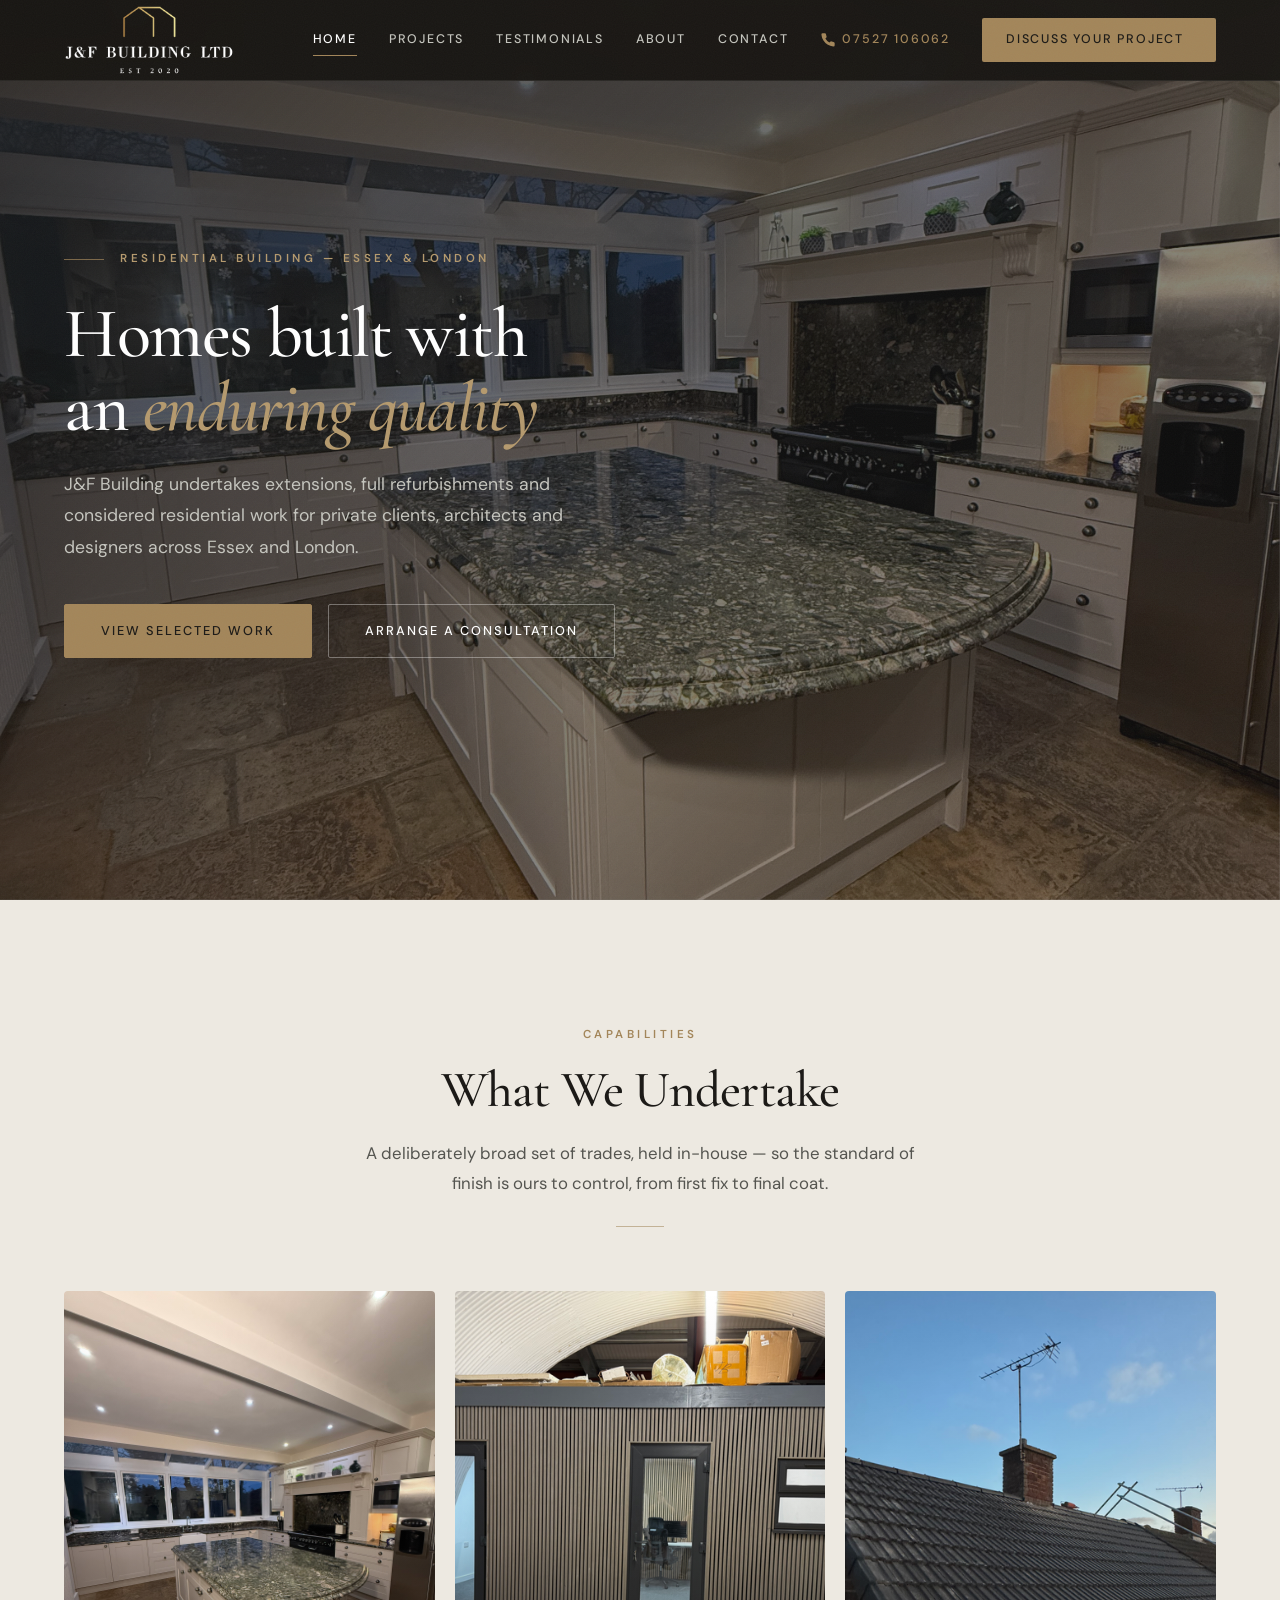
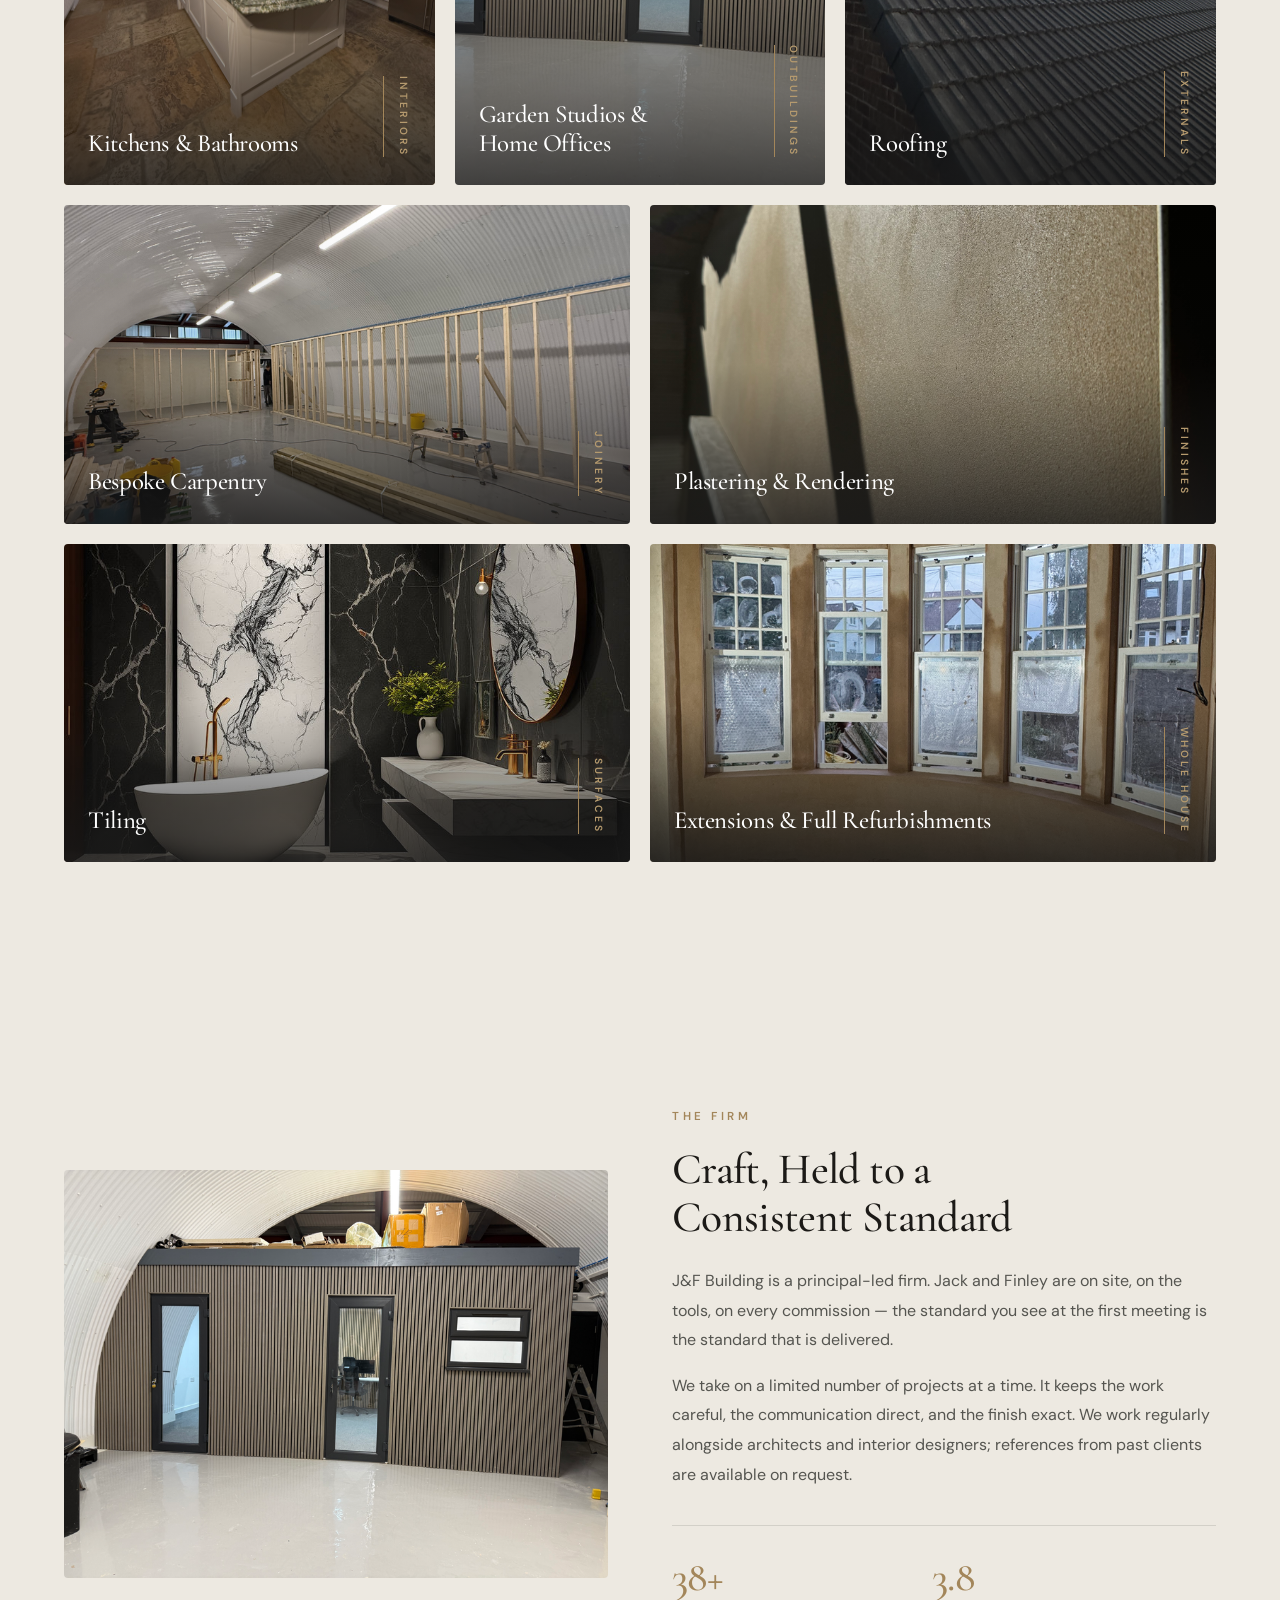
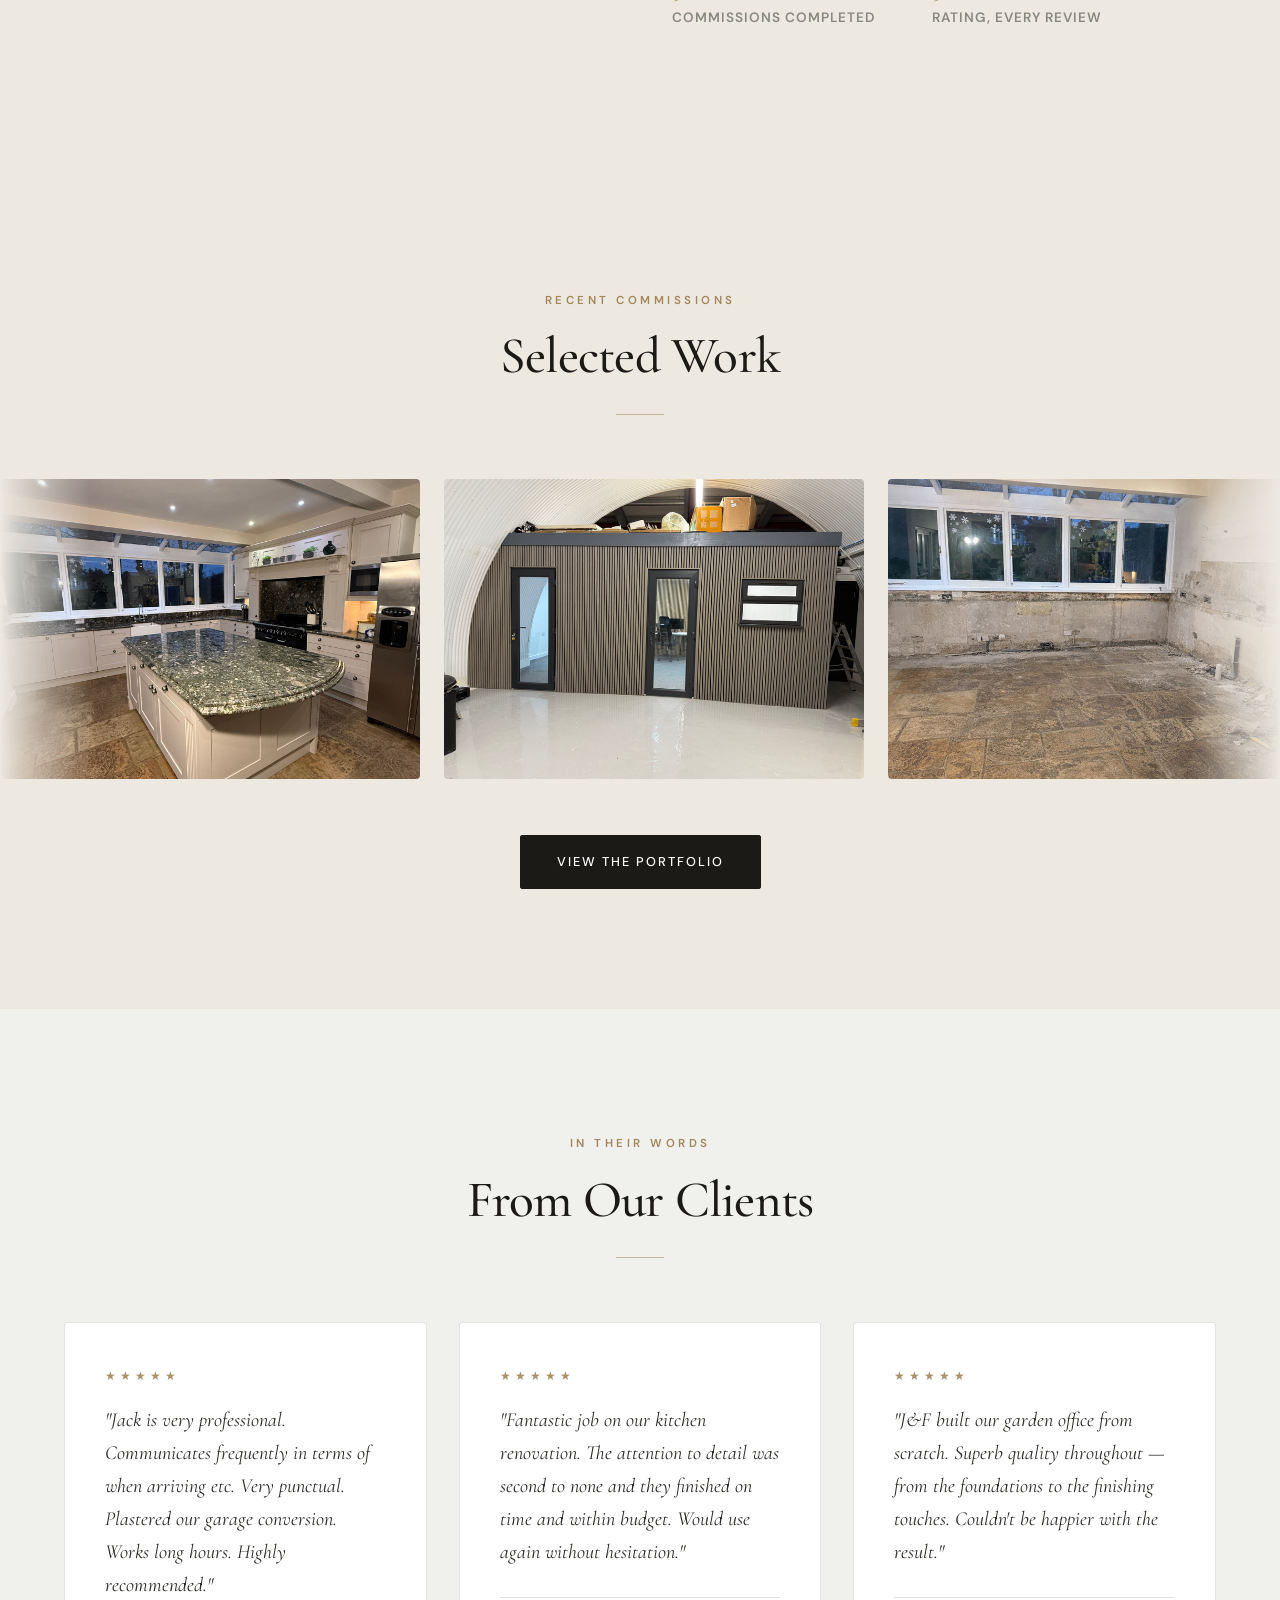
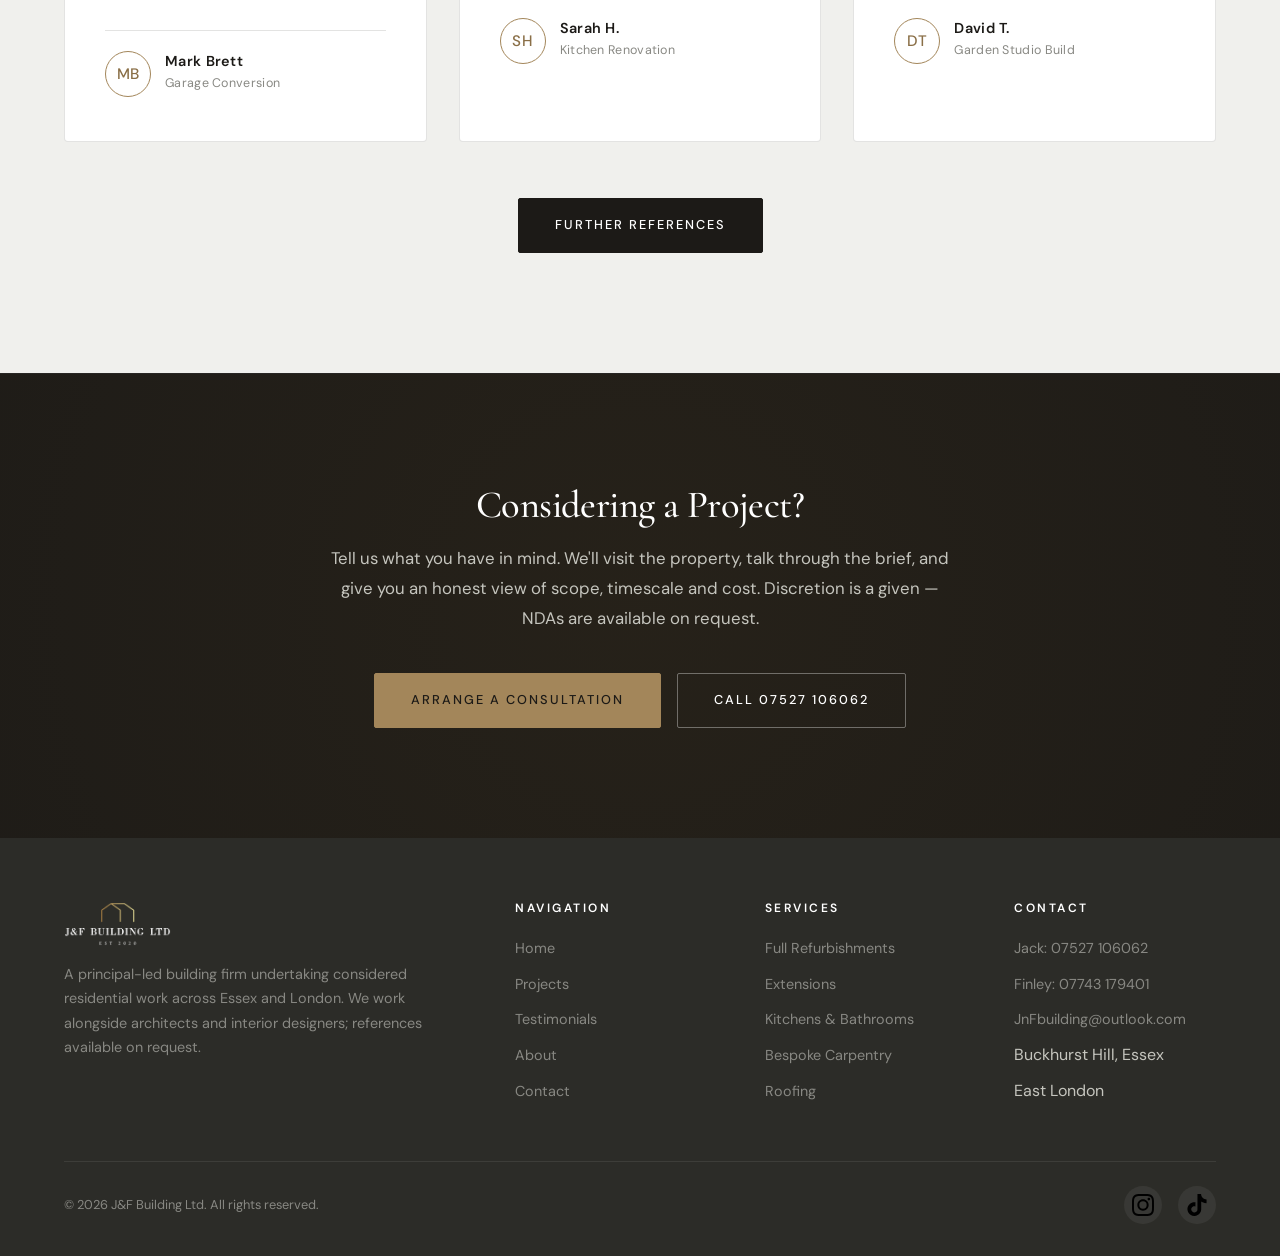
==== commit e5df2a00: "Add transparent logo, portfolio reel, and entrance choreography - Generate logo-transparent.png (bac" ====
--- a/index.html
+++ b/index.html
@@ -16,7 +16,7 @@
   <nav class="nav">
     <div class="nav-inner">
       <a href="index.html" class="nav-logo">
-        <img src="img/logo.png" alt="J&amp;F Building Ltd">
+        <img src="img/logo-transparent.png" alt="J&amp;F Building Ltd">
       </a>
       <div class="nav-links">
         <a href="index.html" class="active">Home</a>
@@ -175,6 +175,39 @@
     </div>
   </section>
 
+  <!-- Selected Work Reel -->
+  <section class="section work-reel-section">
+    <div class="container">
+      <div class="section-header fade-in">
+        <span class="label">Recent Commissions</span>
+        <h2>Selected Work</h2>
+      </div>
+    </div>
+    <div class="work-reel fade-in" aria-label="A reel of recent projects">
+      <div class="work-reel-track">
+        <a href="projects.html" class="work-reel-item"><img src="img/hero-kitchen.jpg" alt="Kitchen refurbishment" loading="lazy"><span>Kitchens</span></a>
+        <a href="projects.html" class="work-reel-item"><img src="img/project-office.jpg" alt="Garden office" loading="lazy"><span>Outbuildings</span></a>
+        <a href="projects.html" class="work-reel-item"><img src="img/project-bathroom.jpg" alt="Bathroom refurbishment" loading="lazy"><span>Bathrooms</span></a>
+        <a href="projects.html" class="work-reel-item"><img src="img/project-carpentry.jpg" alt="Bespoke carpentry" loading="lazy"><span>Joinery</span></a>
+        <a href="projects.html" class="work-reel-item"><img src="img/project-rendering.jpg" alt="External rendering" loading="lazy"><span>Externals</span></a>
+        <a href="projects.html" class="work-reel-item"><img src="img/project-roofing2.jpg" alt="Roof renewal" loading="lazy"><span>Roofing</span></a>
+        <a href="projects.html" class="work-reel-item"><img src="img/project-tiling.jpg" alt="Tiling" loading="lazy"><span>Surfaces</span></a>
+        <a href="projects.html" class="work-reel-item"><img src="img/plastering-2.jpg" alt="Plaster finishes" loading="lazy"><span>Finishes</span></a>
+        <a href="projects.html" class="work-reel-item" aria-hidden="true" tabindex="-1"><img src="img/hero-kitchen.jpg" alt="" loading="lazy"><span>Kitchens</span></a>
+        <a href="projects.html" class="work-reel-item" aria-hidden="true" tabindex="-1"><img src="img/project-office.jpg" alt="" loading="lazy"><span>Outbuildings</span></a>
+        <a href="projects.html" class="work-reel-item" aria-hidden="true" tabindex="-1"><img src="img/project-bathroom.jpg" alt="" loading="lazy"><span>Bathrooms</span></a>
+        <a href="projects.html" class="work-reel-item" aria-hidden="true" tabindex="-1"><img src="img/project-carpentry.jpg" alt="" loading="lazy"><span>Joinery</span></a>
+        <a href="projects.html" class="work-reel-item" aria-hidden="true" tabindex="-1"><img src="img/project-rendering.jpg" alt="" loading="lazy"><span>Externals</span></a>
+        <a href="projects.html" class="work-reel-item" aria-hidden="true" tabindex="-1"><img src="img/project-roofing2.jpg" alt="" loading="lazy"><span>Roofing</span></a>
+        <a href="projects.html" class="work-reel-item" aria-hidden="true" tabindex="-1"><img src="img/project-tiling.jpg" alt="" loading="lazy"><span>Surfaces</span></a>
+        <a href="projects.html" class="work-reel-item" aria-hidden="true" tabindex="-1"><img src="img/plastering-2.jpg" alt="" loading="lazy"><span>Finishes</span></a>
+      </div>
+    </div>
+    <div class="container" style="text-align:center; margin-top:56px;">
+      <a href="projects.html" class="btn btn-dark">View the Portfolio</a>
+    </div>
+  </section>
+
   <!-- Testimonial Preview -->
   <section class="section section-grey">
     <div class="container">
@@ -240,7 +273,7 @@
     <div class="container">
       <div class="footer-grid">
         <div class="footer-brand">
-          <img src="img/logo.png" alt="J&amp;F Building Ltd">
+          <img src="img/logo-transparent.png" alt="J&amp;F Building Ltd">
           <p>A principal-led building firm undertaking considered residential work across Essex and London. We work alongside architects and interior designers; references available on request.</p>
         </div>
         <div>
--- a/css/styles.css
+++ b/css/styles.css
@@ -1229,6 +1229,127 @@
 }
 
 /* ============================================
+   WORK REEL (drifting portfolio strip)
+   ============================================ */
+.work-reel {
+  overflow: hidden;
+  position: relative;
+  -webkit-mask-image: linear-gradient(to right, transparent, #000 7%, #000 93%, transparent);
+  mask-image: linear-gradient(to right, transparent, #000 7%, #000 93%, transparent);
+}
+.work-reel-track {
+  display: flex;
+  width: max-content;
+  animation: work-reel-drift 75s linear infinite;
+  will-change: transform;
+}
+.work-reel:hover .work-reel-track,
+.work-reel:focus-within .work-reel-track {
+  animation-play-state: paused;
+}
+.work-reel-item {
+  position: relative;
+  flex: 0 0 auto;
+  width: 420px;
+  height: 300px;
+  margin-right: 24px;
+  border-radius: 4px;
+  overflow: hidden;
+}
+.work-reel-item img {
+  width: 100%; height: 100%;
+  object-fit: cover;
+  transition: transform 1.2s var(--ease-out);
+}
+.work-reel-item:hover img {
+  transform: scale(1.04);
+}
+.work-reel-item::after {
+  content: '';
+  position: absolute;
+  inset: 0;
+  background: linear-gradient(0deg, rgba(28,26,23,0.55) 0%, transparent 45%);
+  opacity: 0;
+  transition: opacity 0.6s var(--ease-out);
+}
+.work-reel-item span {
+  position: absolute;
+  left: 22px; bottom: 18px;
+  z-index: 1;
+  color: var(--white);
+  font-size: 0.68rem;
+  font-weight: 600;
+  letter-spacing: 2.5px;
+  text-transform: uppercase;
+  opacity: 0;
+  transform: translateY(8px);
+  transition: opacity 0.6s var(--ease-out), transform 0.6s var(--ease-out);
+}
+.work-reel-item:hover::after { opacity: 1; }
+.work-reel-item:hover span { opacity: 1; transform: translateY(0); }
+@keyframes work-reel-drift {
+  from { transform: translateX(0); }
+  to   { transform: translateX(-50%); }
+}
+@media (max-width: 600px) {
+  .work-reel-item { width: 280px; height: 200px; margin-right: 16px; }
+}
+@media (prefers-reduced-motion: reduce) {
+  .work-reel-track { animation: none; }
+  .work-reel {
+    overflow-x: auto;
+    -webkit-mask-image: none;
+    mask-image: none;
+  }
+}
+
+/* ============================================
+   ENTRANCE & REVEAL CHOREOGRAPHY
+   ============================================ */
+@keyframes rise-in {
+  from { opacity: 0; transform: translateY(28px); }
+  to   { opacity: 1; transform: none; }
+}
+@keyframes hero-settle {
+  from { transform: scale(1.07); }
+  to   { transform: scale(1); }
+}
+.hero-bg img { animation: hero-settle 3.6s var(--ease-out) both; }
+.hero-badge   { animation: rise-in 0.9s var(--ease-out) 0.15s both; }
+.hero h1      { animation: rise-in 1.0s var(--ease-out) 0.30s both; }
+.hero p       { animation: rise-in 1.0s var(--ease-out) 0.45s both; }
+.hero-buttons { animation: rise-in 1.0s var(--ease-out) 0.60s both; }
+
+/* Hairline rule draws itself in as the header reveals */
+.section-header::after {
+  transition: transform 1.3s var(--ease-out) 0.4s;
+  transform-origin: center;
+}
+.section-header.fade-in::after { transform: scaleX(0); }
+.section-header.fade-in.visible::after { transform: scaleX(1); }
+
+/* Split-section imagery settles as it reveals */
+.split-image img { transition: transform 1.8s var(--ease-out); }
+.split-image.fade-in-left img,
+.split-image.fade-in-right img { transform: scale(1.06); }
+.split-image.visible img { transform: scale(1); }
+
+/* Lightbox: soft entrance, crossfading slides */
+@keyframes lightbox-in {
+  from { opacity: 0; }
+  to   { opacity: 1; }
+}
+.lightbox.active { animation: lightbox-in 0.45s ease both; }
+.lightbox img { transition: opacity 0.35s ease; }
+
+/* Footer links ease sideways on hover */
+.footer ul a {
+  display: inline-block;
+  transition: color var(--transition), transform var(--transition);
+}
+.footer ul a:hover { transform: translateX(4px); }
+
+/* ============================================
    RESPONSIVE
    ============================================ */
 @media (max-width: 992px) {
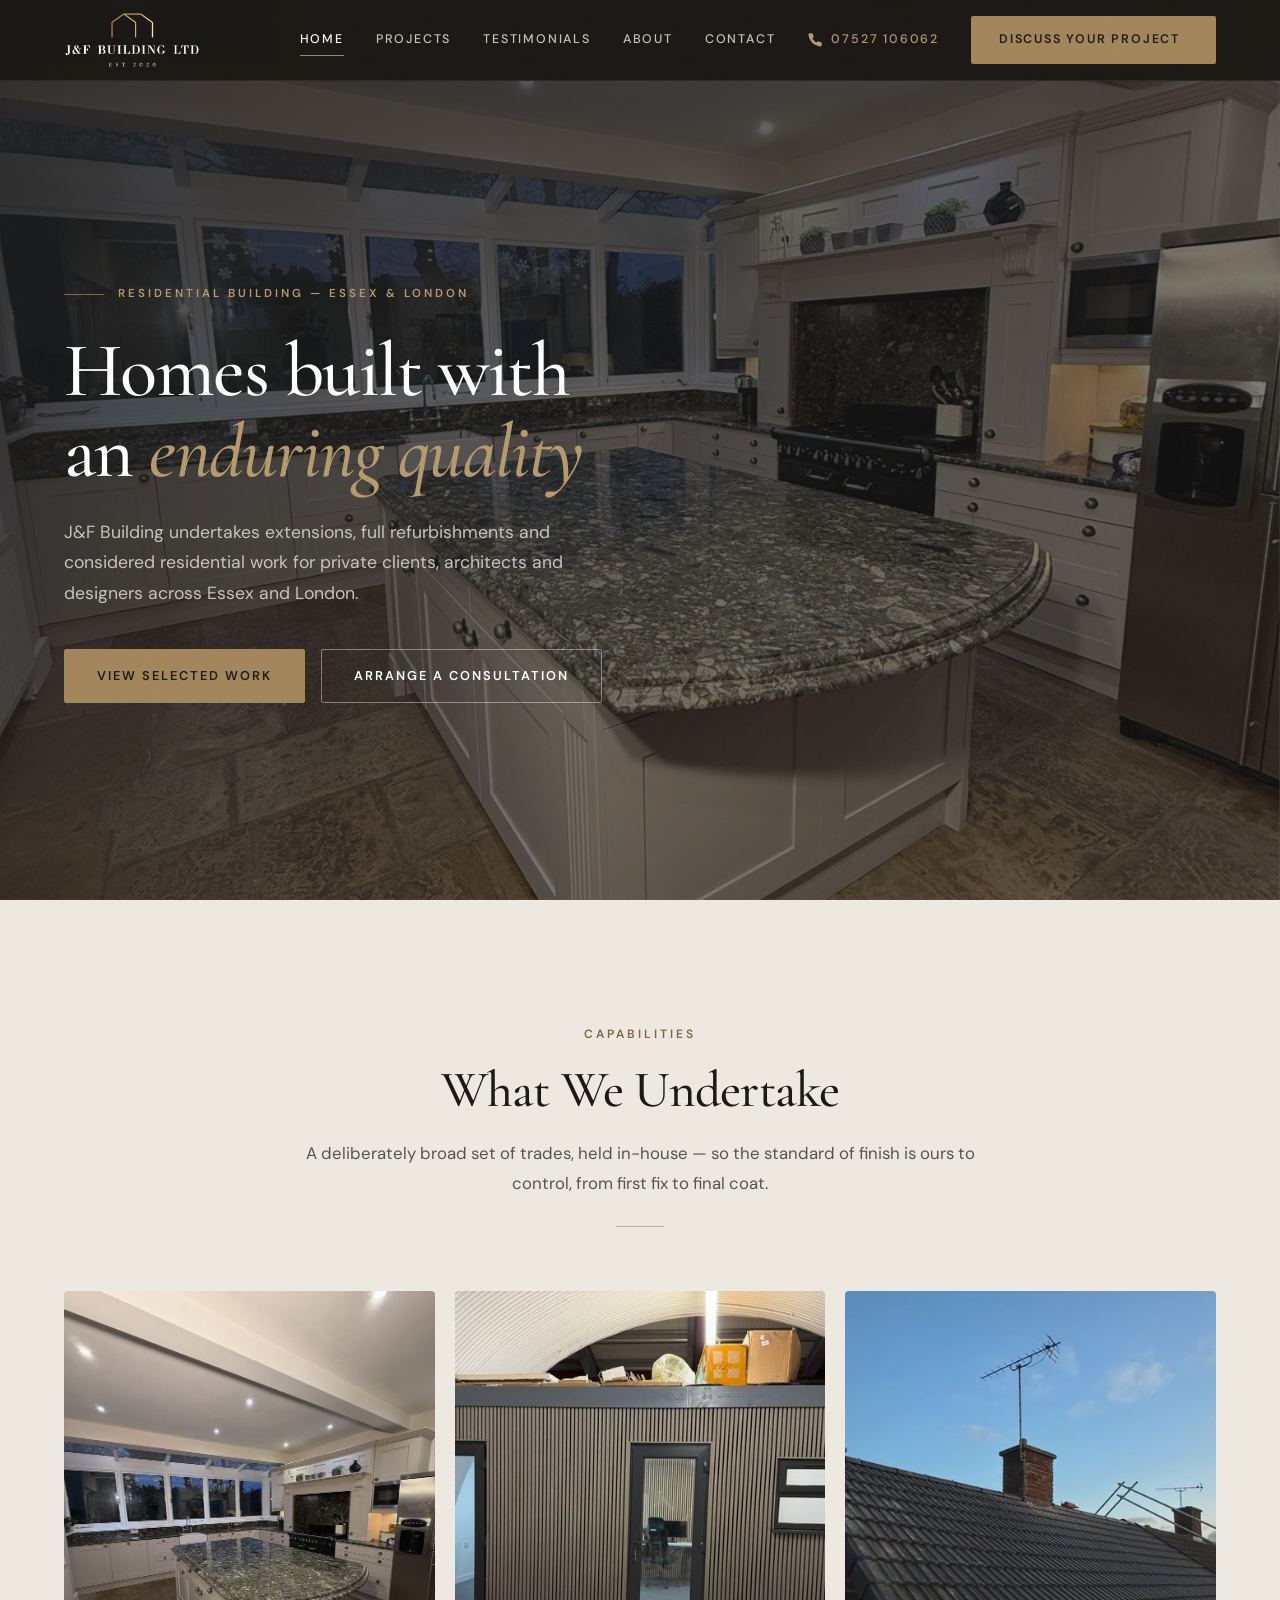
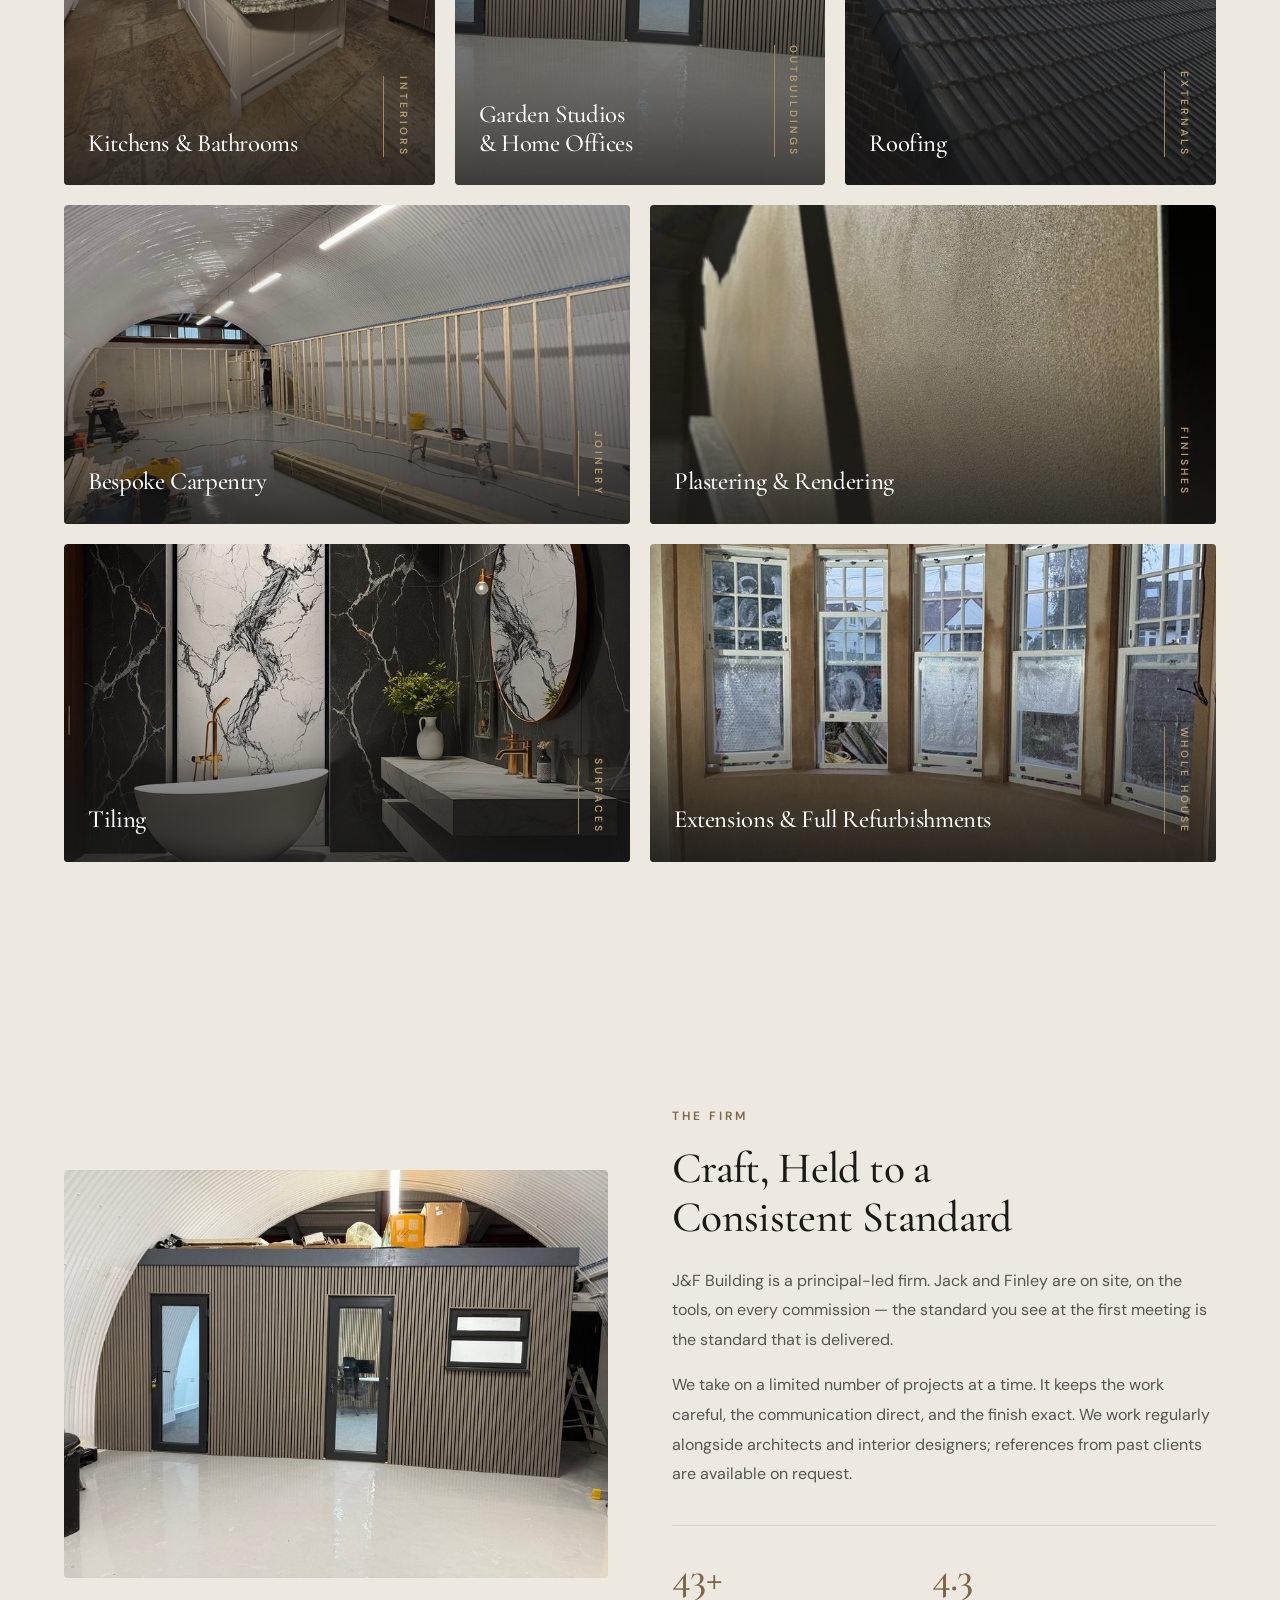
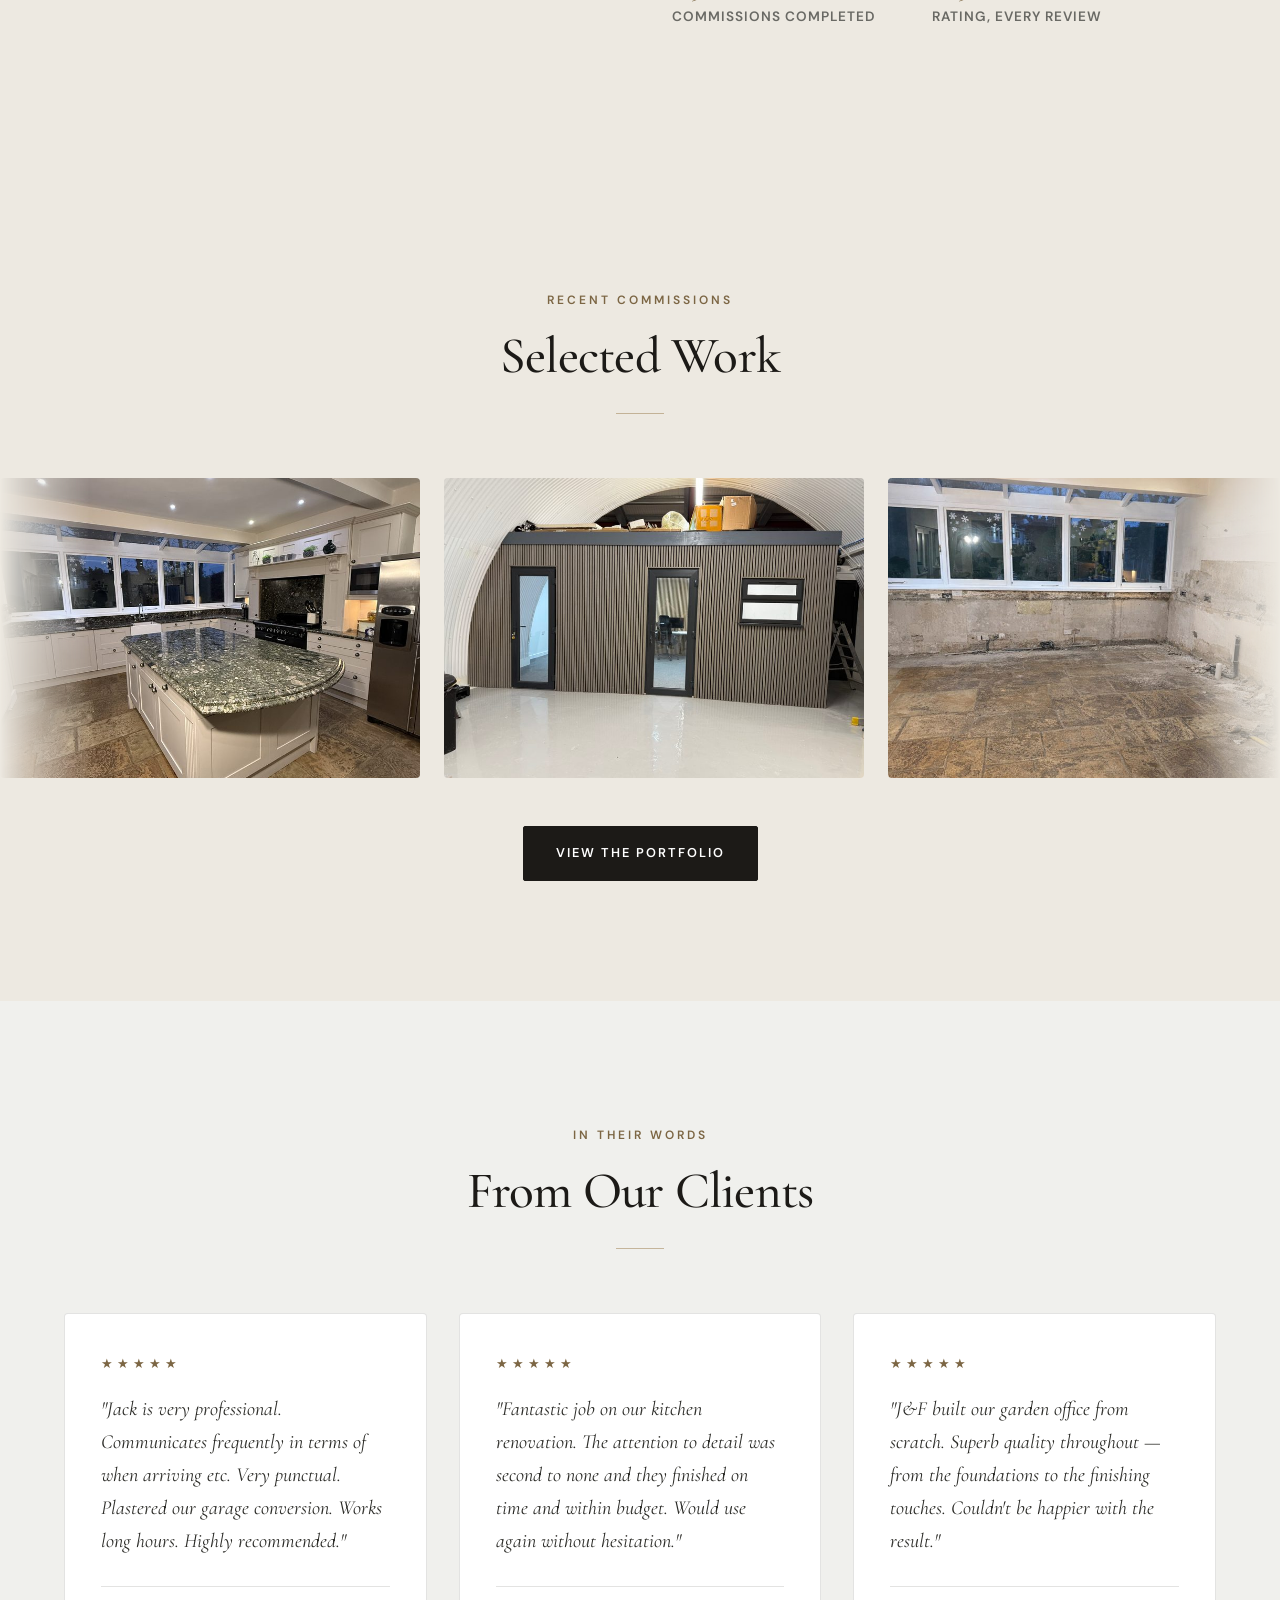
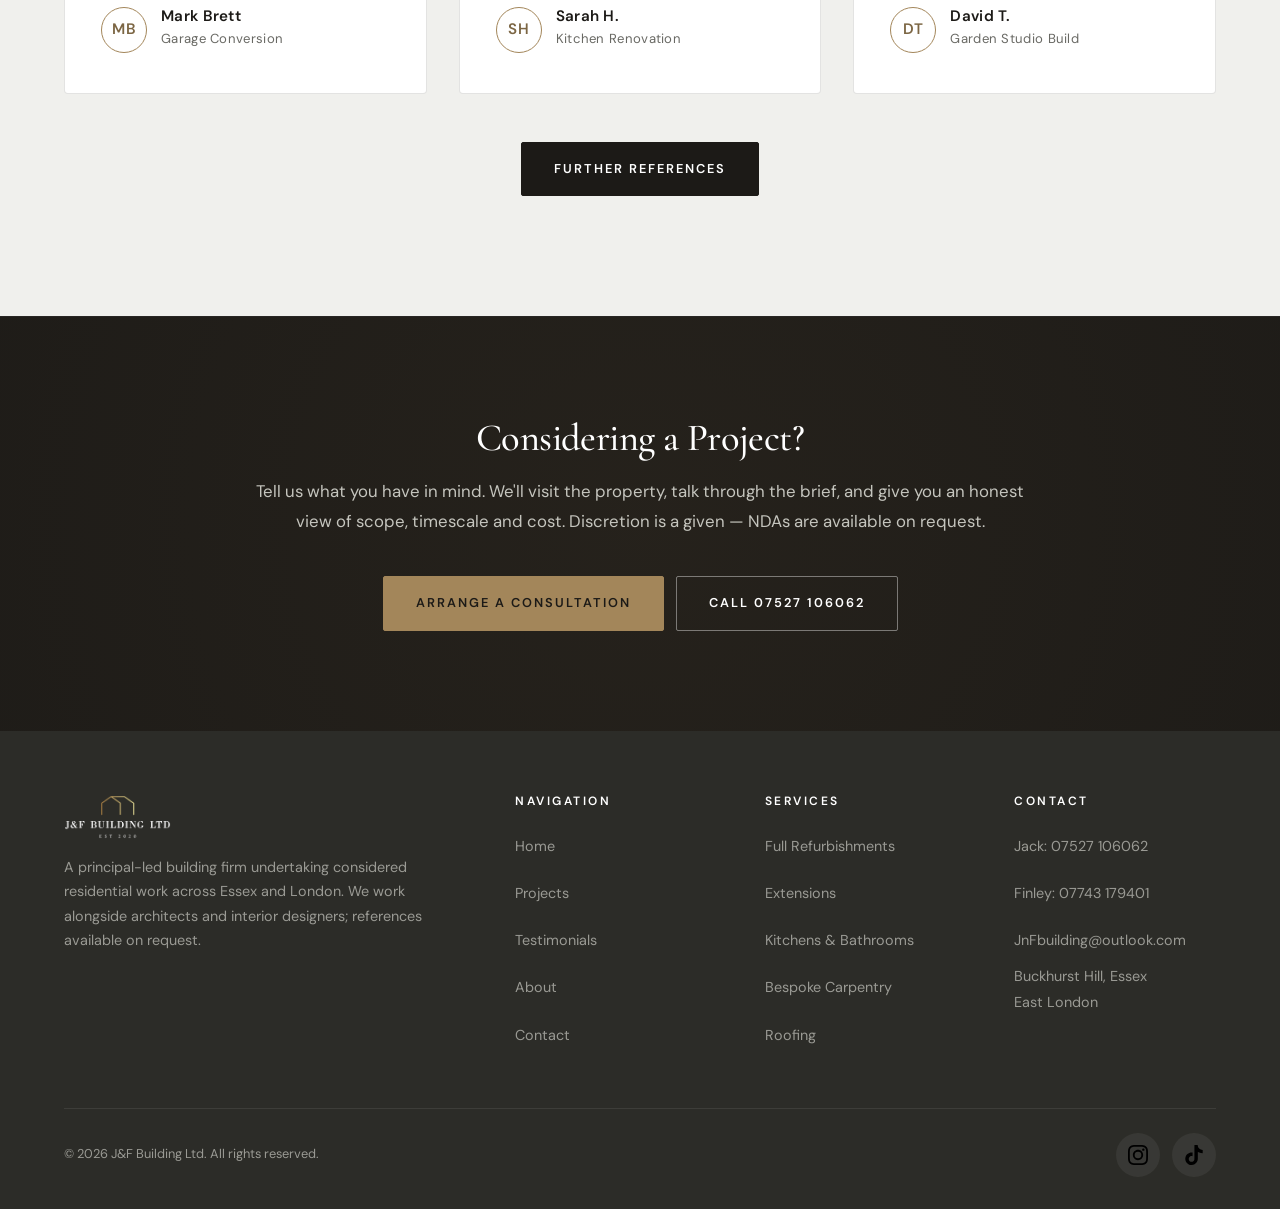
==== commit e0dfab9b: "Optimize images and add SEO/PWA assets - Compress all portfolio and hero images (large reductions) -" ====
--- a/index.html
+++ b/index.html
@@ -1,56 +1,125 @@
 <!DOCTYPE html>
-<html lang="en">
+<html lang="en-GB">
 <head>
   <meta charset="UTF-8">
-  <meta name="viewport" content="width=device-width, initial-scale=1.0">
+  <meta name="viewport" content="width=device-width, initial-scale=1.0, viewport-fit=cover">
   <title>J&amp;F Building | Considered Residential Building — Essex &amp; London</title>
   <meta name="description" content="J&amp;F Building — a principal-led building firm undertaking extensions, full refurbishments and considered residential work for private clients across Essex and London.">
+  <meta name="theme-color" content="#1c1a17">
+  <link rel="canonical" href="https://rowkav09.github.io/jandf-building/index.html">
+
+  <meta property="og:type" content="website">
+  <meta property="og:site_name" content="J&amp;F Building Ltd">
+  <meta property="og:title" content="J&amp;F Building | Considered Residential Building — Essex &amp; London">
+  <meta property="og:description" content="A principal-led building firm undertaking extensions, full refurbishments and considered residential work across Essex and London.">
+  <meta property="og:url" content="https://rowkav09.github.io/jandf-building/index.html">
+  <meta property="og:image" content="https://rowkav09.github.io/jandf-building/img/og-cover.jpg">
+  <meta property="og:image:width" content="1200">
+  <meta property="og:image:height" content="630">
+  <meta name="twitter:card" content="summary_large_image">
+
+  <link rel="icon" href="favicon.svg" type="image/svg+xml">
+  <link rel="apple-touch-icon" href="img/apple-touch-icon.png">
+
   <link rel="preconnect" href="https://fonts.googleapis.com">
   <link rel="preconnect" href="https://fonts.gstatic.com" crossorigin>
-  <link href="https://fonts.googleapis.com/css2?family=Cormorant+Garamond:ital,wght@0,400;0,500;0,600;1,400;1,500&family=DM+Sans:ital,opsz,wght@0,9..40,300;0,9..40,400;0,9..40,500;0,9..40,600;0,9..40,700;1,9..40,400&display=swap" rel="stylesheet">
+  <link href="https://fonts.googleapis.com/css2?family=Cormorant+Garamond:ital,wght@0,500;0,600;1,500&family=DM+Sans:opsz,wght@9..40,400;9..40,500;9..40,600;9..40,700&display=swap" rel="stylesheet">
   <link rel="stylesheet" href="css/styles.css">
+
+  <link rel="preload" as="image" href="img/hero-kitchen-1000.jpg"
+        imagesrcset="img/hero-kitchen-640.jpg 640w, img/hero-kitchen-1000.jpg 1000w, img/hero-kitchen-1600.jpg 1600w, img/hero-kitchen-2200.jpg 2200w"
+        imagesizes="100vw" fetchpriority="high">
+
+  <script type="application/ld+json">
+  {
+    "@context": "https://schema.org",
+    "@type": "GeneralContractor",
+    "@id": "https://rowkav09.github.io/jandf-building/#business",
+    "name": "J&F Building Ltd",
+    "description": "A principal-led building firm undertaking extensions, full refurbishments and considered residential work for private clients across Essex and London.",
+    "url": "https://rowkav09.github.io/jandf-building/",
+    "image": "https://rowkav09.github.io/jandf-building/img/og-cover.jpg",
+    "logo": "https://rowkav09.github.io/jandf-building/img/logo.png",
+    "telephone": "+447527106062",
+    "email": "JnFbuilding@outlook.com",
+    "priceRange": "££££",
+    "address": {
+      "@type": "PostalAddress",
+      "addressLocality": "Buckhurst Hill",
+      "addressRegion": "Essex",
+      "addressCountry": "GB"
+    },
+    "areaServed": [
+      { "@type": "AdministrativeArea", "name": "Essex" },
+      { "@type": "AdministrativeArea", "name": "London" }
+    ],
+    "openingHoursSpecification": [
+      {
+        "@type": "OpeningHoursSpecification",
+        "dayOfWeek": ["Monday", "Tuesday", "Wednesday", "Thursday", "Friday"],
+        "opens": "07:00", "closes": "18:00"
+      },
+      {
+        "@type": "OpeningHoursSpecification",
+        "dayOfWeek": "Saturday",
+        "opens": "08:00", "closes": "14:00"
+      }
+    ],
+    "sameAs": [
+      "https://www.instagram.com/jnf_buildersltd",
+      "https://www.tiktok.com/@jf.builderz"
+    ]
+  }
+  </script>
 </head>
 <body>
 
+  <a class="skip-link" href="#main">Skip to content</a>
+
   <!-- Navigation -->
-  <nav class="nav">
+  <nav class="nav" aria-label="Primary">
     <div class="nav-inner">
-      <a href="index.html" class="nav-logo">
-        <img src="img/logo-transparent.png" alt="J&amp;F Building Ltd">
+      <a href="index.html" class="nav-logo" aria-label="J&amp;F Building Ltd — home">
+        <img src="img/logo-transparent.png" alt="J&amp;F Building Ltd" width="944" height="388">
       </a>
-      <div class="nav-links">
+      <div class="nav-links" id="primary-nav">
         <a href="index.html" class="active">Home</a>
         <a href="projects.html">Projects</a>
         <a href="testimonials.html">Testimonials</a>
         <a href="about.html">About</a>
         <a href="contact.html">Contact</a>
         <a href="tel:07527106062" class="nav-phone">
-          <svg viewBox="0 0 24 24"><path d="M22 16.92v3a2 2 0 01-2.18 2 19.79 19.79 0 01-8.63-3.07 19.5 19.5 0 01-6-6 19.79 19.79 0 01-3.07-8.67A2 2 0 014.11 2h3a2 2 0 012 1.72c.127.96.361 1.903.7 2.81a2 2 0 01-.45 2.11L8.09 9.91a16 16 0 006 6l1.27-1.27a2 2 0 012.11-.45c.907.339 1.85.573 2.81.7A2 2 0 0122 16.92z"/></svg>
+          <svg viewBox="0 0 24 24" aria-hidden="true" focusable="false"><path d="M22 16.92v3a2 2 0 01-2.18 2 19.79 19.79 0 01-8.63-3.07 19.5 19.5 0 01-6-6 19.79 19.79 0 01-3.07-8.67A2 2 0 014.11 2h3a2 2 0 012 1.72c.127.96.361 1.903.7 2.81a2 2 0 01-.45 2.11L8.09 9.91a16 16 0 006 6l1.27-1.27a2 2 0 012.11-.45c.907.339 1.85.573 2.81.7A2 2 0 0122 16.92z"/></svg>
           07527 106062
         </a>
         <a href="contact.html" class="nav-cta interactive-cta">
           <span class="cta-btn-text">Discuss Your Project</span>
-          <span class="cta-btn-arrow">
+          <span class="cta-btn-arrow" aria-hidden="true">
             <svg width="22" height="22" viewBox="0 0 24 24" fill="none" stroke="currentColor" stroke-width="2" stroke-linecap="round" stroke-linejoin="round"><line x1="5" y1="12" x2="19" y2="12"/><polyline points="12 5 19 12 12 19"/></svg>
           </span>
-          <span class="cta-btn-bg"></span>
         </a>
       </div>
-      <button class="nav-hamburger" aria-label="Toggle menu">
+      <button class="nav-hamburger" aria-label="Menu" aria-expanded="false" aria-controls="primary-nav">
         <span></span><span></span><span></span>
       </button>
     </div>
   </nav>
+
+  <main id="main">
 
   <!-- Hero Section -->
   <section class="hero">
     <div class="hero-bg">
-      <img src="img/hero-kitchen.jpg" alt="Quality kitchen renovation by J&amp;F Building">
+      <img src="img/hero-kitchen-1000.jpg"
+           srcset="img/hero-kitchen-640.jpg 640w, img/hero-kitchen-1000.jpg 1000w, img/hero-kitchen-1600.jpg 1600w, img/hero-kitchen-2200.jpg 2200w"
+           sizes="100vw"
+           width="1600" height="2133"
+           alt="" fetchpriority="high" decoding="async">
     </div>
     <div class="hero-overlay"></div>
     <div class="hero-content">
       <div class="hero-badge">Residential Building — Essex &amp; London</div>
-      <h1>Homes built with<br>an <span>enduring quality</span></h1>
+      <h1>Homes built with <br>an <span>enduring quality</span></h1>
       <p>J&amp;F Building undertakes extensions, full refurbishments and considered residential work for private clients, architects and designers across Essex and London.</p>
       <div class="hero-buttons">
         <a href="projects.html" class="btn btn-primary">View Selected Work</a>
@@ -70,7 +139,7 @@
       <div class="services-showcase">
 
         <a class="showcase-card fade-in" href="projects.html?filter=kitchens">
-          <img src="img/hero-kitchen.jpg" alt="Kitchen & Bathroom Renovations" loading="lazy">
+          <img src="img/hero-kitchen.jpg" alt="Kitchen and bathroom renovations" width="800" height="1067" loading="lazy" decoding="async">
           <div class="showcase-card-overlay">
             <div class="showcase-card-content">
               <h3>Kitchens &amp; Bathrooms</h3>
@@ -80,7 +149,7 @@
         </a>
 
         <a class="showcase-card fade-in" href="projects.html?filter=office">
-          <img src="img/project-office.jpg" alt="Office Fitouts & Garden Studios" loading="lazy">
+          <img src="img/project-office.jpg" alt="Garden studios and home offices" width="800" height="600" loading="lazy" decoding="async">
           <div class="showcase-card-overlay">
             <div class="showcase-card-content">
               <h3>Garden Studios &amp; Home Offices</h3>
@@ -90,7 +159,7 @@
         </a>
 
         <a class="showcase-card fade-in" href="projects.html?filter=roofing">
-          <img src="img/project-roofing.jpg" alt="Roofing" loading="lazy">
+          <img src="img/project-roofing.jpg" alt="Roofing" width="800" height="600" loading="lazy" decoding="async">
           <div class="showcase-card-overlay">
             <div class="showcase-card-content">
               <h3>Roofing</h3>
@@ -101,7 +170,7 @@
 
         <div class="showcase-card-bottom-row">
           <a class="showcase-card fade-in" href="projects.html?filter=carpentry">
-            <img src="img/project-carpentry.jpg" alt="Carpentry" loading="lazy">
+            <img src="img/project-carpentry.jpg" alt="Bespoke carpentry" width="800" height="600" loading="lazy" decoding="async">
             <div class="showcase-card-overlay">
               <div class="showcase-card-content">
                 <h3>Bespoke Carpentry</h3>
@@ -111,7 +180,7 @@
           </a>
 
           <a class="showcase-card fade-in" href="projects.html?filter=plastering">
-            <img src="img/project-rendering.jpg" alt="Plastering & Rendering" loading="lazy">
+            <img src="img/project-rendering.jpg" alt="Plastering and rendering" width="800" height="600" loading="lazy" decoding="async">
             <div class="showcase-card-overlay">
               <div class="showcase-card-content">
                 <h3>Plastering &amp; Rendering</h3>
@@ -123,7 +192,7 @@
 
         <div class="showcase-card-bottom-row">
           <a class="showcase-card fade-in" href="projects.html?filter=tiling">
-            <img src="img/project-tiling.jpg" alt="Tiling" loading="lazy">
+            <img src="img/project-tiling.jpg" alt="Tiling" width="800" height="600" loading="lazy" decoding="async">
             <div class="showcase-card-overlay">
               <div class="showcase-card-content">
                 <h3>Tiling</h3>
@@ -133,7 +202,7 @@
           </a>
 
           <a class="showcase-card fade-in" href="projects.html?filter=rendering">
-            <img src="img/plastering-2.jpg" alt="Full Renovations & Extensions" loading="lazy">
+            <img src="img/plastering-2.jpg" alt="Extensions and full refurbishments" width="800" height="600" loading="lazy" decoding="async">
             <div class="showcase-card-overlay">
               <div class="showcase-card-content">
                 <h3>Extensions &amp; Full Refurbishments</h3>
@@ -147,13 +216,12 @@
     </div>
   </section>
 
-
   <!-- About Snapshot -->
   <section class="section">
     <div class="container">
       <div class="split">
         <div class="split-image fade-in-left">
-          <img src="img/project-office.jpg" alt="J&amp;F Building team at work">
+          <img src="img/project-office.jpg" alt="J&amp;F Building team at work on a garden studio" width="800" height="600" loading="lazy" decoding="async">
         </div>
         <div class="split-content fade-in-right">
           <span class="label">The Firm</span>
@@ -185,25 +253,25 @@
     </div>
     <div class="work-reel fade-in" aria-label="A reel of recent projects">
       <div class="work-reel-track">
-        <a href="projects.html" class="work-reel-item"><img src="img/hero-kitchen.jpg" alt="Kitchen refurbishment" loading="lazy"><span>Kitchens</span></a>
-        <a href="projects.html" class="work-reel-item"><img src="img/project-office.jpg" alt="Garden office" loading="lazy"><span>Outbuildings</span></a>
-        <a href="projects.html" class="work-reel-item"><img src="img/project-bathroom.jpg" alt="Bathroom refurbishment" loading="lazy"><span>Bathrooms</span></a>
-        <a href="projects.html" class="work-reel-item"><img src="img/project-carpentry.jpg" alt="Bespoke carpentry" loading="lazy"><span>Joinery</span></a>
-        <a href="projects.html" class="work-reel-item"><img src="img/project-rendering.jpg" alt="External rendering" loading="lazy"><span>Externals</span></a>
-        <a href="projects.html" class="work-reel-item"><img src="img/project-roofing2.jpg" alt="Roof renewal" loading="lazy"><span>Roofing</span></a>
-        <a href="projects.html" class="work-reel-item"><img src="img/project-tiling.jpg" alt="Tiling" loading="lazy"><span>Surfaces</span></a>
-        <a href="projects.html" class="work-reel-item"><img src="img/plastering-2.jpg" alt="Plaster finishes" loading="lazy"><span>Finishes</span></a>
-        <a href="projects.html" class="work-reel-item" aria-hidden="true" tabindex="-1"><img src="img/hero-kitchen.jpg" alt="" loading="lazy"><span>Kitchens</span></a>
-        <a href="projects.html" class="work-reel-item" aria-hidden="true" tabindex="-1"><img src="img/project-office.jpg" alt="" loading="lazy"><span>Outbuildings</span></a>
-        <a href="projects.html" class="work-reel-item" aria-hidden="true" tabindex="-1"><img src="img/project-bathroom.jpg" alt="" loading="lazy"><span>Bathrooms</span></a>
-        <a href="projects.html" class="work-reel-item" aria-hidden="true" tabindex="-1"><img src="img/project-carpentry.jpg" alt="" loading="lazy"><span>Joinery</span></a>
-        <a href="projects.html" class="work-reel-item" aria-hidden="true" tabindex="-1"><img src="img/project-rendering.jpg" alt="" loading="lazy"><span>Externals</span></a>
-        <a href="projects.html" class="work-reel-item" aria-hidden="true" tabindex="-1"><img src="img/project-roofing2.jpg" alt="" loading="lazy"><span>Roofing</span></a>
-        <a href="projects.html" class="work-reel-item" aria-hidden="true" tabindex="-1"><img src="img/project-tiling.jpg" alt="" loading="lazy"><span>Surfaces</span></a>
-        <a href="projects.html" class="work-reel-item" aria-hidden="true" tabindex="-1"><img src="img/plastering-2.jpg" alt="" loading="lazy"><span>Finishes</span></a>
-      </div>
-    </div>
-    <div class="container" style="text-align:center; margin-top:56px;">
+        <a href="projects.html" class="work-reel-item"><img src="img/hero-kitchen.jpg" alt="Kitchen refurbishment" width="800" height="1067" loading="lazy" decoding="async"><span>Kitchens</span></a>
+        <a href="projects.html" class="work-reel-item"><img src="img/project-office.jpg" alt="Garden office" width="800" height="600" loading="lazy" decoding="async"><span>Outbuildings</span></a>
+        <a href="projects.html" class="work-reel-item"><img src="img/project-bathroom.jpg" alt="Bathroom refurbishment" width="800" height="600" loading="lazy" decoding="async"><span>Bathrooms</span></a>
+        <a href="projects.html" class="work-reel-item"><img src="img/project-carpentry.jpg" alt="Bespoke carpentry" width="800" height="600" loading="lazy" decoding="async"><span>Joinery</span></a>
+        <a href="projects.html" class="work-reel-item"><img src="img/project-rendering.jpg" alt="External rendering" width="800" height="600" loading="lazy" decoding="async"><span>Externals</span></a>
+        <a href="projects.html" class="work-reel-item"><img src="img/project-roofing2.jpg" alt="Roof renewal" width="800" height="600" loading="lazy" decoding="async"><span>Roofing</span></a>
+        <a href="projects.html" class="work-reel-item"><img src="img/project-tiling.jpg" alt="Tiling" width="800" height="600" loading="lazy" decoding="async"><span>Surfaces</span></a>
+        <a href="projects.html" class="work-reel-item"><img src="img/plastering-2.jpg" alt="Plaster finishes" width="800" height="600" loading="lazy" decoding="async"><span>Finishes</span></a>
+        <a href="projects.html" class="work-reel-item" aria-hidden="true" tabindex="-1"><img src="img/hero-kitchen.jpg" alt="" width="800" height="1067" loading="lazy" decoding="async"><span>Kitchens</span></a>
+        <a href="projects.html" class="work-reel-item" aria-hidden="true" tabindex="-1"><img src="img/project-office.jpg" alt="" width="800" height="600" loading="lazy" decoding="async"><span>Outbuildings</span></a>
+        <a href="projects.html" class="work-reel-item" aria-hidden="true" tabindex="-1"><img src="img/project-bathroom.jpg" alt="" width="800" height="600" loading="lazy" decoding="async"><span>Bathrooms</span></a>
+        <a href="projects.html" class="work-reel-item" aria-hidden="true" tabindex="-1"><img src="img/project-carpentry.jpg" alt="" width="800" height="600" loading="lazy" decoding="async"><span>Joinery</span></a>
+        <a href="projects.html" class="work-reel-item" aria-hidden="true" tabindex="-1"><img src="img/project-rendering.jpg" alt="" width="800" height="600" loading="lazy" decoding="async"><span>Externals</span></a>
+        <a href="projects.html" class="work-reel-item" aria-hidden="true" tabindex="-1"><img src="img/project-roofing2.jpg" alt="" width="800" height="600" loading="lazy" decoding="async"><span>Roofing</span></a>
+        <a href="projects.html" class="work-reel-item" aria-hidden="true" tabindex="-1"><img src="img/project-tiling.jpg" alt="" width="800" height="600" loading="lazy" decoding="async"><span>Surfaces</span></a>
+        <a href="projects.html" class="work-reel-item" aria-hidden="true" tabindex="-1"><img src="img/plastering-2.jpg" alt="" width="800" height="600" loading="lazy" decoding="async"><span>Finishes</span></a>
+      </div>
+    </div>
+    <div class="container" style="text-align:center; margin-top:48px;">
       <a href="projects.html" class="btn btn-dark">View the Portfolio</a>
     </div>
   </section>
@@ -217,10 +285,10 @@
       </div>
       <div class="testimonials-grid">
         <div class="testimonial-card fade-in">
-          <div class="stars">&#9733;&#9733;&#9733;&#9733;&#9733;</div>
+          <div class="stars" role="img" aria-label="Rated 5 out of 5">&#9733;&#9733;&#9733;&#9733;&#9733;</div>
           <blockquote>"Jack is very professional. Communicates frequently in terms of when arriving etc. Very punctual. Plastered our garage conversion. Works long hours. Highly recommended."</blockquote>
           <div class="author">
-            <div class="author-avatar">MB</div>
+            <div class="author-avatar" aria-hidden="true">MB</div>
             <div class="author-info">
               <h4>Mark Brett</h4>
               <span>Garage Conversion</span>
@@ -228,10 +296,10 @@
           </div>
         </div>
         <div class="testimonial-card fade-in">
-          <div class="stars">&#9733;&#9733;&#9733;&#9733;&#9733;</div>
+          <div class="stars" role="img" aria-label="Rated 5 out of 5">&#9733;&#9733;&#9733;&#9733;&#9733;</div>
           <blockquote>"Fantastic job on our kitchen renovation. The attention to detail was second to none and they finished on time and within budget. Would use again without hesitation."</blockquote>
           <div class="author">
-            <div class="author-avatar">SH</div>
+            <div class="author-avatar" aria-hidden="true">SH</div>
             <div class="author-info">
               <h4>Sarah H.</h4>
               <span>Kitchen Renovation</span>
@@ -239,10 +307,10 @@
           </div>
         </div>
         <div class="testimonial-card fade-in">
-          <div class="stars">&#9733;&#9733;&#9733;&#9733;&#9733;</div>
+          <div class="stars" role="img" aria-label="Rated 5 out of 5">&#9733;&#9733;&#9733;&#9733;&#9733;</div>
           <blockquote>"J&amp;F built our garden office from scratch. Superb quality throughout — from the foundations to the finishing touches. Couldn't be happier with the result."</blockquote>
           <div class="author">
-            <div class="author-avatar">DT</div>
+            <div class="author-avatar" aria-hidden="true">DT</div>
             <div class="author-info">
               <h4>David T.</h4>
               <span>Garden Studio Build</span>
@@ -250,7 +318,7 @@
           </div>
         </div>
       </div>
-      <div style="text-align:center; margin-top:56px;">
+      <div style="text-align:center; margin-top:48px;">
         <a href="testimonials.html" class="btn btn-dark">Further References</a>
       </div>
     </div>
@@ -261,19 +329,21 @@
     <div class="container fade-in">
       <h2>Considering a Project?</h2>
       <p>Tell us what you have in mind. We'll visit the property, talk through the brief, and give you an honest view of scope, timescale and cost. Discretion is a given — NDAs are available on request.</p>
-      <div>
+      <div class="cta-actions">
         <a href="contact.html" class="btn btn-primary">Arrange a Consultation</a>
-        <a href="tel:07527106062" class="btn btn-outline" style="margin-left:12px;">Call 07527 106062</a>
-      </div>
-    </div>
-  </section>
+        <a href="tel:07527106062" class="btn btn-outline">Call 07527 106062</a>
+      </div>
+    </div>
+  </section>
+
+  </main>
 
   <!-- Footer -->
   <footer class="footer">
     <div class="container">
       <div class="footer-grid">
         <div class="footer-brand">
-          <img src="img/logo-transparent.png" alt="J&amp;F Building Ltd">
+          <img src="img/logo-transparent.png" alt="J&amp;F Building Ltd" width="944" height="388" loading="lazy">
           <p>A principal-led building firm undertaking considered residential work across Essex and London. We work alongside architects and interior designers; references available on request.</p>
         </div>
         <div>
@@ -289,11 +359,11 @@
         <div>
           <h4>Services</h4>
           <ul>
-            <li><a href="projects.html">Full Refurbishments</a></li>
-            <li><a href="projects.html">Extensions</a></li>
-            <li><a href="projects.html">Kitchens &amp; Bathrooms</a></li>
-            <li><a href="projects.html">Bespoke Carpentry</a></li>
-            <li><a href="projects.html">Roofing</a></li>
+            <li><a href="projects.html?filter=rendering">Full Refurbishments</a></li>
+            <li><a href="projects.html?filter=plastering">Extensions</a></li>
+            <li><a href="projects.html?filter=kitchens">Kitchens &amp; Bathrooms</a></li>
+            <li><a href="projects.html?filter=carpentry">Bespoke Carpentry</a></li>
+            <li><a href="projects.html?filter=roofing">Roofing</a></li>
           </ul>
         </div>
         <div>
@@ -310,24 +380,27 @@
       <div class="footer-bottom">
         <p>&copy; 2026 J&amp;F Building Ltd. All rights reserved.</p>
         <div class="footer-social">
-            <a href="https://www.instagram.com/jnf_buildersltd" target="_blank" rel="noopener" aria-label="Instagram">
-              <img src="img/instagram.svg" alt="Instagram" style="width:22px;height:22px;" />
-            </a>
-            <a href="https://www.tiktok.com/@jf.builderz" target="_blank" rel="noopener" aria-label="TikTok">
-              <img src="img/tiktok.svg" alt="TikTok" style="width:22px;height:22px;" />
-            </a>
+          <a href="https://www.instagram.com/jnf_buildersltd" target="_blank" rel="noopener" aria-label="J&amp;F Building on Instagram">
+            <img src="img/instagram.svg" alt="" width="20" height="20" loading="lazy">
+          </a>
+          <a href="https://www.tiktok.com/@jf.builderz" target="_blank" rel="noopener" aria-label="J&amp;F Building on TikTok">
+            <img src="img/tiktok.svg" alt="" width="20" height="20" loading="lazy">
+          </a>
         </div>
       </div>
     </div>
   </footer>
 
-  <!-- Lightbox -->
-  <div class="lightbox">
-    <button class="lightbox-close" aria-label="Close">&times;</button>
-    <button class="lightbox-prev" aria-label="Previous">&#8249;</button>
-    <img src="" alt="">
-    <button class="lightbox-next" aria-label="Next">&#8250;</button>
-    <div class="lightbox-counter"></div>
+  <!-- Mobile call bar -->
+  <div class="call-bar">
+    <a href="tel:07527106062" class="call-bar-phone">
+      <svg viewBox="0 0 24 24" aria-hidden="true" focusable="false"><path d="M22 16.92v3a2 2 0 01-2.18 2 19.79 19.79 0 01-8.63-3.07 19.5 19.5 0 01-6-6 19.79 19.79 0 01-3.07-8.67A2 2 0 014.11 2h3a2 2 0 012 1.72c.127.96.361 1.903.7 2.81a2 2 0 01-.45 2.11L8.09 9.91a16 16 0 006 6l1.27-1.27a2 2 0 012.11-.45c.907.339 1.85.573 2.81.7A2 2 0 0122 16.92z"/></svg>
+      Call Jack
+    </a>
+    <a href="contact.html" class="call-bar-enquire">
+      <svg viewBox="0 0 24 24" aria-hidden="true" focusable="false"><rect x="3" y="5" width="18" height="14" rx="2"/><polyline points="3 7 12 13 21 7"/></svg>
+      Enquire
+    </a>
   </div>
 
   <script src="js/main.js"></script>
--- a/css/styles.css
+++ b/css/styles.css
@@ -1,15 +1,3 @@
-/* --- Prevent header overlap on all pages --- */
-/* --- Standardize header overlap for all pages --- */
-.page-content, main, .hero, .section {
-  margin-top: 80px !important;
-  scroll-margin-top: 80px;
-}
-@media (max-width: 700px) {
-  .page-content, main, .hero, .section {
-    margin-top: 60px !important;
-    scroll-margin-top: 60px;
-  }
-}
 /* ============================================
    J&F Building — Site Styles
    ============================================ */
@@ -23,27 +11,47 @@
   --amber: #a3865a;
   --amber-light: #b59a6e;
   --amber-dark: #8a6f47;
+
+  /* Amber dark enough for small text on any of our light backgrounds (>=4.5:1) */
+  --amber-text: #7c6644;
+
   --offwhite: #f5f5f0;
   --white: #ffffff;
   --grey-100: #f0f0ed;
   --grey-200: #e0e0db;
   --grey-300: #c5c5be;
-  --grey-500: #888883;
+  --grey-500: #888883;   /* decorative only — fails AA as text on light */
   --grey-700: #555550;
   --grey-900: #2c2c28;
+
+  /* Text tokens that meet WCAG AA on the surfaces they're used on */
+  --text-muted: #696964;         /* on white / grey-100 / page bg */
+  --text-muted-invert: #9a9a94;  /* on grey-900 footer */
+
   --font-heading: 'Cormorant Garamond', Georgia, 'Times New Roman', serif;
   --font-body: 'DM Sans', 'Segoe UI', 'Helvetica Neue', Arial, sans-serif;
+
   --max-width: 1200px;
+  --gutter: 24px;
   --section-padding: 120px 0;
+
+  /* One source of truth for header height — used by hero padding,
+     mobile menu offset and scroll-margin. */
+  --nav-h: 80px;
+
+  /* Height of the fixed mobile call bar; 0 on desktop. */
+  --callbar-h: 0px;
+
   --ease-out: cubic-bezier(0.22, 1, 0.36, 1);
   --transition: 0.45s cubic-bezier(0.22, 1, 0.36, 1);
   --hairline: rgba(28, 26, 23, 0.12);
   --shadow-soft: 0 1px 2px rgba(28, 26, 23, 0.04), 0 16px 40px rgba(28, 26, 23, 0.08);
+  --tap: 44px; /* minimum touch target */
 }
 
 html {
   scroll-behavior: smooth;
-  font-size: 16px;
+  -webkit-text-size-adjust: 100%;
 }
 
 body {
@@ -52,7 +60,10 @@
   background: #ede9e1;
   line-height: 1.6;
   -webkit-font-smoothing: antialiased;
-  overflow-x: hidden;
+  /* `clip` contains stray overflow without creating a scroll container,
+     so position:sticky and scroll-anchoring keep working. */
+  overflow-x: clip;
+  padding-bottom: var(--callbar-h);
 }
 
 img { max-width: 100%; height: auto; display: block; }
@@ -63,33 +74,62 @@
   font-weight: 500;
   line-height: 1.12;
   letter-spacing: -0.015em;
-}
-
-/* Faint tactile grain — sits above content, below the lightbox */
-body::after {
-  content: '';
-  position: fixed;
-  inset: 0;
-  z-index: 1500;
-  pointer-events: none;
-  opacity: 0.035;
-  background-image: url("data:image/svg+xml,%3Csvg xmlns='http://www.w3.org/2000/svg' width='160' height='160'%3E%3Cfilter id='n'%3E%3CfeTurbulence type='fractalNoise' baseFrequency='0.9' numOctaves='2'/%3E%3C/filter%3E%3Crect width='160' height='160' filter='url(%23n)'/%3E%3C/svg%3E");
+  text-wrap: balance;
+}
+p { text-wrap: pretty; }
+
+/* Visible keyboard focus everywhere. */
+:focus-visible {
+  outline: 2px solid var(--amber);
+  outline-offset: 3px;
+  border-radius: 2px;
+}
+
+/* Faint tactile grain — desktop only; a full-screen fixed layer is an
+   expensive repaint on phones for an effect nobody sees at that size. */
+@media (min-width: 993px) and (hover: hover) {
+  body::after {
+    content: '';
+    position: fixed;
+    inset: 0;
+    z-index: 1500;
+    pointer-events: none;
+    opacity: 0.035;
+    background-image: url("data:image/svg+xml,%3Csvg xmlns='http://www.w3.org/2000/svg' width='160' height='160'%3E%3Cfilter id='n'%3E%3CfeTurbulence type='fractalNoise' baseFrequency='0.9' numOctaves='2'/%3E%3C/filter%3E%3Crect width='160' height='160' filter='url(%23n)'/%3E%3C/svg%3E");
+  }
 }
 
 .container {
   max-width: var(--max-width);
   margin: 0 auto;
-  padding: 0 24px;
+  padding: 0 var(--gutter);
 }
 
 /* --- Utility --- */
-.text-amber { color: var(--amber); }
+.text-amber { color: var(--amber-text); }
 .text-center { text-align: center; }
 .sr-only {
   position: absolute; width: 1px; height: 1px;
   padding: 0; margin: -1px; overflow: hidden;
-  clip: rect(0,0,0,0); border: 0;
-}
+  clip: rect(0,0,0,0); border: 0; white-space: nowrap;
+}
+
+.skip-link {
+  position: absolute;
+  top: -100px; left: 16px;
+  z-index: 2100;
+  background: var(--amber);
+  color: var(--charcoal);
+  padding: 12px 20px;
+  font-size: 0.85rem;
+  font-weight: 600;
+  border-radius: 0 0 2px 2px;
+  transition: top 0.2s var(--ease-out);
+}
+.skip-link:focus { top: 0; }
+
+/* Anchor targets clear the fixed header. */
+[id] { scroll-margin-top: calc(var(--nav-h) + 16px); }
 
 /* --- Scroll Animations — calm, deliberate reveals --- */
 .fade-in {
@@ -97,27 +137,23 @@
   transform: translateY(36px);
   transition: opacity 1.05s var(--ease-out), transform 1.05s var(--ease-out);
 }
-.fade-in.visible {
-  opacity: 1;
-  transform: translateY(0);
-}
-.fade-in-left {
-  opacity: 0;
-  transform: translateX(-36px);
-  transition: opacity 1.05s var(--ease-out), transform 1.05s var(--ease-out);
-}
-.fade-in-left.visible {
-  opacity: 1;
-  transform: translateX(0);
-}
+.fade-in.visible { opacity: 1; transform: none; }
+
+/* Below the 2-column breakpoint these columns are stacked, so a horizontal
+   slide is both meaningless and a source of 36px of page-wide overflow.
+   Reveal them vertically instead. */
+.fade-in-left,
 .fade-in-right {
   opacity: 0;
-  transform: translateX(36px);
+  transform: translateY(36px);
   transition: opacity 1.05s var(--ease-out), transform 1.05s var(--ease-out);
 }
-.fade-in-right.visible {
-  opacity: 1;
-  transform: translateX(0);
+.fade-in-left.visible,
+.fade-in-right.visible { opacity: 1; transform: none; }
+
+@media (min-width: 993px) {
+  .fade-in-left  { transform: translateX(-36px); }
+  .fade-in-right { transform: translateX(36px); }
 }
 
 /* Gentle stagger when neighbouring cards reveal together */
@@ -131,11 +167,9 @@
   *, *::before, *::after {
     transition-duration: 0.01ms !important;
     animation-duration: 0.01ms !important;
-  }
-  .fade-in, .fade-in-left, .fade-in-right {
-    opacity: 1;
-    transform: none;
-  }
+    animation-iteration-count: 1 !important;
+  }
+  .fade-in, .fade-in-left, .fade-in-right { opacity: 1; transform: none; }
   body::after { display: none; }
 }
 
@@ -147,77 +181,46 @@
   top: 0; left: 0; right: 0;
   z-index: 1000;
   background: rgba(24, 22, 19, 0.94);
-  backdrop-filter: blur(10px);
-  -webkit-backdrop-filter: blur(10px);
   border-bottom: 1px solid rgba(237, 233, 225, 0.08);
   transition: transform 0.5s var(--ease-out), box-shadow var(--transition);
-}
-.nav.scrolled {
-  box-shadow: 0 10px 40px rgba(0,0,0,0.22);
-}
-.nav.nav-hidden {
-  transform: translateY(-100%);
-}
-/* Standard nav layout */
+  padding-top: env(safe-area-inset-top);
+}
+@media (min-width: 993px) {
+  .nav { backdrop-filter: blur(10px); -webkit-backdrop-filter: blur(10px); }
+}
+.nav.scrolled { box-shadow: 0 10px 40px rgba(0,0,0,0.22); }
+.nav.nav-hidden { transform: translateY(-100%); }
+/* Never slide the header away while its menu is open. */
+.nav.menu-open { transform: none; }
+
 .nav-inner {
   display: flex;
-  flex-direction: row;
   align-items: center;
   justify-content: space-between;
-  height: 80px;
+  gap: 16px;
+  height: var(--nav-h);
   max-width: var(--max-width);
   margin: 0 auto;
-  padding: 0 24px;
-}
-
-/* About page: center logo and nav */
-body.about .nav-inner {
-  flex-direction: column;
-  align-items: center;
-  justify-content: center;
-  height: 120px;
-  padding: 0;
-}
-body.about .nav-logo {
-  margin-bottom: 8px;
-}
-body.about .nav-links {
-  justify-content: center;
-  width: 100%;
-}
-/* Remove box and background from logo everywhere */
+  padding: 0 var(--gutter);
+}
+
+.nav-logo {
+  display: flex;
+  align-items: center;
+  flex: 0 0 auto;
+  min-height: var(--tap);
+  padding-right: 8px;
+}
 .nav-logo img {
-  height: 70px;
+  height: 56px;
   width: auto;
-  filter: none;
-  background: none !important;
-  padding: 0 !important;
-  border-radius: 0 !important;
-  box-shadow: none !important;
-  transition: height 0.2s;
-}
-/* About page: center hero text */
-body.about .hero.hero-page {
-  display: flex;
-  flex-direction: column;
-  align-items: center;
-  justify-content: flex-start;
-  height: 50vh;
-  min-height: 400px;
-  padding-top: 40px;
-}
-body.about .hero-page .hero-content {
-  text-align: center;
-  align-items: center;
-  justify-content: center;
-  display: flex;
-  flex-direction: column;
-}
+  transition: height 0.25s var(--ease-out);
+}
+
 .nav-links {
   display: flex;
   align-items: center;
   gap: 32px;
-  margin-top: 0;
 }
 .nav-links a {
   color: var(--grey-300);
@@ -237,15 +240,21 @@
   transition: width 0.5s var(--ease-out);
 }
 .nav-links a:hover,
-.nav-links a.active {
-  color: var(--white);
-}
+.nav-links a.active { color: var(--white); }
 .nav-links a:hover::after,
-.nav-links a.active::after {
-  width: 100%;
-}
-
-
+.nav-links a.active::after { width: 100%; }
+
+.nav-phone {
+  display: inline-flex;
+  align-items: center;
+  gap: 8px;
+  color: var(--amber-light) !important;
+  font-weight: 600;
+}
+.nav-phone svg { width: 16px; height: 16px; fill: currentColor; flex: 0 0 auto; }
+
+/* Header CTA — the arrow swap is a pointer affordance, so only wire it up
+   where a real pointer exists (otherwise it sticks after a tap). */
 .nav-cta.interactive-cta {
   position: relative;
   display: inline-flex;
@@ -255,113 +264,105 @@
   border-radius: 2px;
   background: var(--amber);
   color: var(--charcoal) !important;
-  font-weight: 500;
+  font-weight: 600;
   font-size: 0.78rem;
   letter-spacing: 1.8px;
   text-transform: uppercase;
-  padding: 12px 32px 12px 24px;
+  padding: 14px 28px;
+  min-height: var(--tap);
   border: none;
   cursor: pointer;
-  transition: background 0.3s, color 0.3s;
   z-index: 1;
 }
-.nav-cta.interactive-cta .cta-btn-text {
-  position: relative;
-  z-index: 2;
-  transition: transform 0.35s cubic-bezier(.4,1.7,.7,1.1), opacity 0.3s;
-  display: inline-block;
-}
-.nav-cta.interactive-cta .cta-btn-arrow {
-  position: absolute;
-  right: 24px;
-  top: 50%;
-  transform: translateY(-50%) translateX(32px);
-  opacity: 0;
-  z-index: 2;
-  transition: transform 0.35s cubic-bezier(.4,1.7,.7,1.1), opacity 0.3s;
-  display: flex;
-  align-items: center;
-}
-.nav-cta.interactive-cta:hover .cta-btn-text {
-  transform: translateX(-32px);
-  opacity: 0;
-}
-.nav-cta.interactive-cta .cta-btn-arrow {
-  pointer-events: none;
-}
-.nav-cta.interactive-cta:active .cta-btn-text,
-.nav-cta.interactive-cta:focus .cta-btn-text {
-  opacity: 1;
-  transform: none;
-}
-
-/* --- Prevent header overlap (fix for all pages, no extra white) --- */
-.page-content, main, .hero, .section {
-  scroll-margin-top: 110px;
-}
-.hero, .section {
-  margin-top: 0 !important;
-}
-.nav-cta.interactive-cta:hover .cta-btn-arrow {
-  transform: translateY(-50%) translateX(0);
-  opacity: 1;
-}
-.nav-cta.interactive-cta .cta-btn-bg {
-  position: absolute;
-  left: 60%;
-  top: 50%;
-  width: 2px;
-  height: 2px;
-  background: var(--charcoal);
-  border-radius: 12px;
-  z-index: 1;
-  transform: translate(-50%, -50%) scale(1);
-  transition: all 0.35s cubic-bezier(.4,1.7,.7,1.1);
-  opacity: 0.09;
-}
-.nav-cta.interactive-cta:hover .cta-btn-bg {
-  left: 50%;
-  top: 50%;
-  width: 200%;
-  height: 200%;
-  opacity: 0.15;
-  transform: translate(-50%, -50%) scale(1.2);
-}
-.nav-phone {
-  display: flex;
-  align-items: center;
-  gap: 6px;
-  color: var(--amber) !important;
-  font-weight: 600;
-}
-.nav-phone svg {
-  width: 16px; height: 16px;
-  fill: var(--amber);
-}
-
-/* Hamburger */
+.nav-cta.interactive-cta::after { display: none; }
+.nav-cta.interactive-cta .cta-btn-text { position: relative; z-index: 2; }
+.nav-cta.interactive-cta .cta-btn-arrow,
+.nav-cta.interactive-cta .cta-btn-bg { display: none; }
+
+@media (hover: hover) and (pointer: fine) {
+  .nav-cta.interactive-cta { padding: 14px 36px 14px 28px; transition: background 0.3s; }
+  .nav-cta.interactive-cta .cta-btn-text {
+    display: inline-block;
+    transition: transform 0.35s var(--ease-out), opacity 0.3s;
+  }
+  .nav-cta.interactive-cta .cta-btn-arrow {
+    display: flex;
+    align-items: center;
+    position: absolute;
+    right: 24px; top: 50%;
+    transform: translateY(-50%) translateX(32px);
+    opacity: 0;
+    z-index: 2;
+    pointer-events: none;
+    transition: transform 0.35s var(--ease-out), opacity 0.3s;
+  }
+  .nav-cta.interactive-cta:hover .cta-btn-text { transform: translateX(-32px); opacity: 0; }
+  .nav-cta.interactive-cta:hover .cta-btn-arrow { transform: translateY(-50%) translateX(0); opacity: 1; }
+  .nav-cta.interactive-cta:focus-visible .cta-btn-text { transform: none; opacity: 1; }
+}
+
+/* Hamburger — 48px hit area, 26px glyph */
 .nav-hamburger {
   display: none;
+  width: 48px; height: 48px;
+  margin-right: -10px;
   flex-direction: column;
-  gap: 5px;
+  align-items: center;
+  justify-content: center;
+  gap: 6px;
   background: none;
   border: none;
   cursor: pointer;
-  padding: 4px;
+  border-radius: 2px;
 }
 .nav-hamburger span {
   display: block;
-  width: 26px;
-  height: 2px;
+  width: 26px; height: 2px;
   background: var(--white);
-  transition: all var(--transition);
-}
-.nav-hamburger.open span:nth-child(1) {
-  transform: rotate(45deg) translate(5px, 5px);
-}
-.nav-hamburger.open span:nth-child(2) { opacity: 0; }
-.nav-hamburger.open span:nth-child(3) {
-  transform: rotate(-45deg) translate(5px, -5px);
+  border-radius: 2px;
+  transition: transform var(--transition), opacity 0.2s;
+}
+.nav-hamburger[aria-expanded="true"] span:nth-child(1) { transform: translateY(8px) rotate(45deg); }
+.nav-hamburger[aria-expanded="true"] span:nth-child(2) { opacity: 0; }
+.nav-hamburger[aria-expanded="true"] span:nth-child(3) { transform: translateY(-8px) rotate(-45deg); }
+
+/* ============================================
+   MOBILE CALL BAR
+   The phone number is the highest-intent action on this site and it must
+   never be buried behind a hamburger. Pinned to the bottom below 993px.
+   ============================================ */
+.call-bar { display: none; }
+
+@media (max-width: 992px) {
+  :root { --callbar-h: 64px; }
+  .call-bar {
+    display: grid;
+    grid-template-columns: 1fr 1fr;
+    position: fixed;
+    left: 0; right: 0; bottom: 0;
+    z-index: 1400;
+    background: rgba(24, 22, 19, 0.97);
+    backdrop-filter: blur(8px);
+    -webkit-backdrop-filter: blur(8px);
+    border-top: 1px solid rgba(237, 233, 225, 0.1);
+    padding-bottom: env(safe-area-inset-bottom);
+  }
+  .call-bar a {
+    display: flex;
+    align-items: center;
+    justify-content: center;
+    gap: 10px;
+    min-height: 64px;
+    font-size: 0.8rem;
+    font-weight: 600;
+    letter-spacing: 1.6px;
+    text-transform: uppercase;
+  }
+  .call-bar svg { width: 18px; height: 18px; flex: 0 0 auto; }
+  .call-bar .call-bar-phone { background: var(--amber); color: var(--charcoal); }
+  .call-bar .call-bar-phone svg { fill: currentColor; }
+  .call-bar .call-bar-enquire { color: var(--white); }
+  .call-bar .call-bar-enquire svg { fill: none; stroke: currentColor; stroke-width: 1.8; }
 }
 
 /* ============================================
@@ -369,32 +370,28 @@
    ============================================ */
 .hero {
   position: relative;
+  min-height: 640px;
   height: 100vh;
-  min-height: 600px;
+  height: 100svh; /* excludes mobile browser chrome, so no jump on scroll */
+  max-height: 1000px;
   display: flex;
   align-items: center;
   justify-content: center;
   overflow: hidden;
-}
-.hero-bg {
-  position: absolute;
-  inset: 0;
-  z-index: 0;
-}
-.hero-bg img {
-  width: 100%; height: 100%;
-  object-fit: cover;
-}
+  padding-top: var(--nav-h);
+}
+.hero-bg { position: absolute; inset: 0; z-index: 0; }
+.hero-bg img { width: 100%; height: 100%; object-fit: cover; object-position: center; }
 .hero-overlay {
   position: absolute;
   inset: 0;
+  z-index: 1;
   background: linear-gradient(
     135deg,
-    rgba(26, 26, 26, 0.85) 0%,
-    rgba(26, 26, 26, 0.6) 50%,
-    rgba(26, 26, 26, 0.4) 100%
+    rgba(26, 26, 26, 0.86) 0%,
+    rgba(26, 26, 26, 0.66) 50%,
+    rgba(26, 26, 26, 0.48) 100%
   );
-  z-index: 1;
 }
 .hero-content {
   position: relative;
@@ -402,56 +399,53 @@
   text-align: left;
   max-width: var(--max-width);
   width: 100%;
-  padding: 0 24px;
+  min-width: 0;
+  padding: 0 var(--gutter);
 }
 .hero-badge {
   display: inline-flex;
   align-items: center;
-  gap: 16px;
+  gap: 14px;
   color: var(--amber-light);
   font-size: 0.72rem;
   font-weight: 600;
-  letter-spacing: 3.5px;
+  letter-spacing: 3px;
   text-transform: uppercase;
   margin-bottom: 28px;
 }
 .hero-badge::before {
   content: '';
-  width: 40px;
-  height: 1px;
+  flex: 0 0 auto;
+  width: 40px; height: 1px;
   background: var(--amber);
   opacity: 0.7;
 }
 .hero h1 {
   color: var(--white);
-  font-size: clamp(2.8rem, 5.5vw, 5.2rem);
+  font-size: clamp(2.4rem, 6vw, 5.2rem);
   font-weight: 500;
   line-height: 1.05;
   letter-spacing: -0.02em;
   margin-bottom: 24px;
-  max-width: 760px;
-}
-.hero h1 span {
-  color: var(--amber-light);
-  font-style: italic;
-}
+  max-width: 15ch;
+}
+.hero h1 span { color: var(--amber-light); font-style: italic; }
 .hero p {
   color: var(--grey-300);
-  font-size: 1.1rem;
+  font-size: clamp(1rem, 2.6vw, 1.1rem);
   max-width: 540px;
   margin-bottom: 40px;
-  line-height: 1.8;
-}
-.hero-buttons {
-  display: flex;
-  gap: 16px;
-  flex-wrap: wrap;
-}
+  line-height: 1.75;
+}
+.hero-buttons { display: flex; gap: 16px; flex-wrap: wrap; }
 
 /* Page-level hero (shorter) */
 .hero-page {
-  height: 50vh;
-  min-height: 400px;
+  height: auto;
+  min-height: 52svh;
+  max-height: none;
+  padding-top: calc(var(--nav-h) + 72px);
+  padding-bottom: 72px;
 }
 .hero-page .hero-content {
   text-align: center;
@@ -459,14 +453,9 @@
   flex-direction: column;
   align-items: center;
 }
-.hero-page h1 {
-  text-align: center;
-}
-.hero-page p {
-  text-align: center;
-  margin-left: auto;
-  margin-right: auto;
-}
+.hero-page .hero-badge::before { display: none; }
+.hero-page h1 { text-align: center; max-width: 20ch; }
+.hero-page p { text-align: center; margin-left: auto; margin-right: auto; }
 
 /* ============================================
    BUTTONS
@@ -474,103 +463,98 @@
 .btn {
   display: inline-flex;
   align-items: center;
+  justify-content: center;
   gap: 8px;
-  padding: 16px 36px;
+  padding: 16px 32px;
+  min-height: var(--tap);
   font-size: 0.8rem;
-  font-weight: 500;
+  font-weight: 600;
   letter-spacing: 2px;
   text-transform: uppercase;
   border-radius: 2px;
   cursor: pointer;
-  transition: all var(--transition);
+  transition: background var(--transition), border-color var(--transition),
+              color var(--transition), transform var(--transition), box-shadow var(--transition);
   border: 1px solid transparent;
   font-family: var(--font-body);
-}
-.btn-primary {
-  background: var(--amber);
-  color: var(--charcoal);
-  border-color: var(--amber);
-}
-.btn-primary:hover {
-  background: var(--amber-light);
-  border-color: var(--amber-light);
-  transform: translateY(-2px);
-  box-shadow: 0 12px 30px rgba(138, 111, 71, 0.25);
-}
-.btn-outline {
-  background: transparent;
-  color: var(--white);
-  border-color: rgba(255,255,255,0.35);
-}
-.btn-outline:hover {
-  border-color: var(--white);
-  background: rgba(255,255,255,0.06);
-  transform: translateY(-2px);
-}
-.btn-dark {
-  background: var(--charcoal);
-  color: var(--white);
-  border-color: var(--charcoal);
-}
-.btn-dark:hover {
-  background: var(--charcoal-light);
-  transform: translateY(-2px);
-  box-shadow: 0 12px 30px rgba(28, 26, 23, 0.18);
+  text-align: center;
+}
+.btn-primary { background: var(--amber); color: var(--charcoal); border-color: var(--amber); }
+.btn-outline { background: transparent; color: var(--white); border-color: rgba(255,255,255,0.4); }
+.btn-dark { background: var(--charcoal); color: var(--white); border-color: var(--charcoal); }
+
+@media (hover: hover) and (pointer: fine) {
+  .btn-primary:hover {
+    background: var(--amber-light);
+    border-color: var(--amber-light);
+    transform: translateY(-2px);
+    box-shadow: 0 12px 30px rgba(138, 111, 71, 0.25);
+  }
+  .btn-outline:hover {
+    border-color: var(--white);
+    background: rgba(255,255,255,0.08);
+    transform: translateY(-2px);
+  }
+  .btn-dark:hover {
+    background: var(--charcoal-light);
+    transform: translateY(-2px);
+    box-shadow: 0 12px 30px rgba(28, 26, 23, 0.18);
+  }
+}
+.btn:active { transform: translateY(0) scale(0.99); }
+
+/* Grouped CTA actions — stack cleanly instead of relying on inline margins. */
+.cta-actions {
+  display: flex;
+  gap: 12px;
+  justify-content: center;
+  flex-wrap: wrap;
 }
 
 /* ============================================
    SECTIONS
    ============================================ */
-.section {
-  padding: var(--section-padding);
-}
-.section-dark {
-  background: var(--charcoal);
-  color: var(--white);
-}
-.section-grey {
-  background: var(--grey-100);
-}
-.section-header {
-  text-align: center;
-  margin-bottom: 64px;
-}
+.section { padding: var(--section-padding); }
+.section-dark { background: var(--charcoal); color: var(--white); }
+.section-grey { background: var(--grey-100); }
+
+.section-header { text-align: center; margin-bottom: 64px; }
+.label,
 .section-header .label {
   display: inline-block;
-  color: var(--amber);
-  font-size: 0.72rem;
-  font-weight: 600;
-  letter-spacing: 3.5px;
+  color: var(--amber-text);
+  font-size: 0.75rem;
+  font-weight: 600;
+  letter-spacing: 3px;
   text-transform: uppercase;
   margin-bottom: 18px;
 }
+.section-dark .label,
+.section-dark .section-header .label { color: var(--amber-light); }
 .section-header h2 {
-  font-size: clamp(2.4rem, 4vw, 3.4rem);
+  font-size: clamp(2rem, 4vw, 3.4rem);
   margin-bottom: 18px;
   color: inherit;
 }
 .section-header p {
   color: var(--grey-700);
   font-size: 1.05rem;
-  max-width: 580px;
+  max-width: 60ch;
   margin: 0 auto;
   line-height: 1.8;
 }
 .section-header::after {
   content: '';
   display: block;
-  width: 48px;
-  height: 1px;
+  width: 48px; height: 1px;
   background: var(--amber);
   opacity: 0.55;
   margin: 28px auto 0;
 }
-.section-dark .section-header p {
-  color: var(--grey-300);
-}
-
-/* ============================================
-   SERVICES GRID
+.section-dark .section-header p { color: var(--grey-300); }
+
+/* ============================================
+   SERVICES GRID (icon cards)
    ============================================ */
 .services-grid {
   display: grid;
@@ -580,9 +564,9 @@
 .service-card {
   background: var(--white);
   border-radius: 4px;
-  padding: 48px 36px;
+  padding: 44px 32px;
   text-align: center;
-  transition: all var(--transition);
+  transition: transform var(--transition), box-shadow var(--transition), border-color var(--transition);
   border: 1px solid var(--hairline);
   position: relative;
   overflow: hidden;
@@ -596,13 +580,13 @@
   transform: scaleX(0);
   transition: transform var(--transition);
 }
-.service-card:hover::before {
-  transform: scaleX(1);
-}
-.service-card:hover {
-  transform: translateY(-4px);
-  box-shadow: var(--shadow-soft);
-  border-color: transparent;
+@media (hover: hover) and (pointer: fine) {
+  .service-card:hover::before { transform: scaleX(1); }
+  .service-card:hover {
+    transform: translateY(-4px);
+    box-shadow: var(--shadow-soft);
+    border-color: transparent;
+  }
 }
 .service-icon {
   width: 56px; height: 56px;
@@ -610,27 +594,19 @@
   display: flex;
   align-items: center;
   justify-content: center;
-  background: rgba(200, 151, 62, 0.1);
+  background: rgba(163, 134, 90, 0.12);
   border-radius: 12px;
 }
 .service-icon svg {
   width: 28px; height: 28px;
-  stroke: var(--amber);
+  stroke: var(--amber-text);
   fill: none;
   stroke-width: 1.5;
   stroke-linecap: round;
   stroke-linejoin: round;
 }
-.service-card h3 {
-  font-size: 1.4rem;
-  margin-bottom: 10px;
-  color: var(--charcoal);
-}
-.service-card p {
-  font-size: 0.9rem;
-  color: var(--grey-700);
-  line-height: 1.7;
-}
+.service-card h3 { font-size: 1.4rem; margin-bottom: 10px; color: var(--charcoal); }
+.service-card p { font-size: 0.95rem; color: var(--grey-700); line-height: 1.7; }
 
 /* ============================================
    SERVICES SHOWCASE (image cards)
@@ -646,40 +622,41 @@
   overflow: hidden;
   aspect-ratio: 3/4;
   cursor: pointer;
+  display: block;
 }
 .services-showcase .showcase-card img {
-  width: 100%;
-  height: 100%;
+  width: 100%; height: 100%;
   object-fit: cover;
   transition: transform 1.2s var(--ease-out);
 }
-.services-showcase .showcase-card:hover img {
-  transform: scale(1.04);
+@media (hover: hover) and (pointer: fine) {
+  .services-showcase .showcase-card:hover img { transform: scale(1.04); }
+  .services-showcase .showcase-card:hover .showcase-card-overlay {
+    background: linear-gradient(0deg, rgba(26,26,26,0.85) 0%, rgba(26,26,26,0.2) 60%, rgba(26,26,26,0.05) 100%);
+  }
 }
 .showcase-card-overlay {
   position: absolute;
   inset: 0;
-  background: linear-gradient(0deg, rgba(26,26,26,0.8) 0%, rgba(26,26,26,0.1) 50%, transparent 100%);
+  background: linear-gradient(0deg, rgba(26,26,26,0.82) 0%, rgba(26,26,26,0.12) 55%, transparent 100%);
   display: flex;
   align-items: flex-end;
   padding: 28px 24px;
   transition: background 0.4s ease;
 }
-.services-showcase .showcase-card:hover .showcase-card-overlay {
-  background: linear-gradient(0deg, rgba(26,26,26,0.85) 0%, rgba(26,26,26,0.2) 60%, rgba(26,26,26,0.05) 100%);
-}
 .showcase-card-content {
   width: 100%;
   display: flex;
   align-items: flex-end;
   justify-content: space-between;
+  gap: 16px;
 }
 .showcase-card-content h3 {
   color: var(--white);
-  font-size: 1.55rem;
+  font-size: clamp(1.2rem, 2.4vw, 1.55rem);
   font-weight: 500;
   line-height: 1.15;
-  max-width: 70%;
+  min-width: 0;
 }
 .showcase-card-tag {
   writing-mode: vertical-rl;
@@ -693,6 +670,7 @@
   padding-left: 10px;
   white-space: nowrap;
   font-family: var(--font-body);
+  flex: 0 0 auto;
 }
 .services-showcase .showcase-card-bottom-row {
   grid-column: span 3;
@@ -700,29 +678,33 @@
   grid-template-columns: 1fr 1fr;
   gap: 20px;
 }
-.services-showcase .showcase-card-bottom-row .showcase-card {
-  aspect-ratio: 16/9;
-}
+.services-showcase .showcase-card-bottom-row .showcase-card { aspect-ratio: 16/9; }
 
 @media (max-width: 992px) {
-  .services-showcase {
-    grid-template-columns: repeat(2, 1fr);
-  }
-  .services-showcase .showcase-card-bottom-row {
-    grid-column: span 2;
-  }
-}
-@media (max-width: 600px) {
-  .services-showcase {
-    grid-template-columns: 1fr;
-  }
+  .services-showcase { grid-template-columns: repeat(2, 1fr); }
+  .services-showcase .showcase-card-bottom-row { grid-column: span 2; }
+}
+@media (max-width: 640px) {
+  .services-showcase { grid-template-columns: 1fr; gap: 14px; }
   .services-showcase .showcase-card-bottom-row {
     grid-column: span 1;
     grid-template-columns: 1fr;
-  }
-  .showcase-card-content h3 {
-    font-size: 1.1rem;
-  }
+    gap: 14px;
+  }
+  /* A full-width 3:4 card is ~520px tall on a phone; seven of them is a
+     3,600px scroll. Landscape crops keep the whole set skimmable. */
+  .services-showcase .showcase-card,
+  .services-showcase .showcase-card-bottom-row .showcase-card { aspect-ratio: 16/10; }
+  .showcase-card-overlay { padding: 20px 18px; }
+  .showcase-card-tag {
+    writing-mode: horizontal-tb;
+    border-left: none;
+    border-top: 1px solid var(--amber);
+    padding-left: 0;
+    padding-top: 6px;
+    letter-spacing: 2px;
+  }
+  .showcase-card-content { align-items: flex-end; }
 }
 
 /* ============================================
@@ -730,7 +712,7 @@
    ============================================ */
 .projects-grid {
   display: grid;
-  grid-template-columns: repeat(auto-fill, minmax(350px, 1fr));
+  grid-template-columns: repeat(auto-fill, minmax(320px, 1fr));
   gap: 24px;
 }
 .project-card {
@@ -739,33 +721,34 @@
   overflow: hidden;
   aspect-ratio: 4/3;
   cursor: pointer;
-}
-.project-card img {
-  width: 100%; height: 100%;
-  object-fit: cover;
-  transition: transform 1.1s var(--ease-out);
-}
-.project-card:hover img {
-  transform: scale(1.03);
+  border: none;
+  padding: 0;
+  background: none;
+  width: 100%;
+  text-align: left;
+  font-family: inherit;
+  opacity: 1;
+  transition: opacity 0.4s var(--ease-out), transform 0.4s var(--ease-out);
+}
+.project-card[hidden] { display: none; }
+.project-card img { width: 100%; height: 100%; object-fit: cover; transition: transform 1.1s var(--ease-out); }
+@media (hover: hover) and (pointer: fine) {
+  .project-card:hover img { transform: scale(1.03); }
+  .project-card:hover .project-card-overlay {
+    background: linear-gradient(0deg, rgba(26,26,26,0.9) 0%, rgba(26,26,26,0.2) 100%);
+  }
 }
 .project-card-overlay {
   position: absolute;
   inset: 0;
-  background: linear-gradient(0deg, rgba(26,26,26,0.85) 0%, transparent 60%);
+  background: linear-gradient(0deg, rgba(26,26,26,0.85) 0%, transparent 62%);
   display: flex;
   flex-direction: column;
   justify-content: flex-end;
-  padding: 28px;
+  padding: 24px;
   transition: background var(--transition);
 }
-.project-card:hover .project-card-overlay {
-  background: linear-gradient(0deg, rgba(26,26,26,0.9) 0%, rgba(26,26,26,0.2) 100%);
-}
-.project-card-overlay h3 {
-  color: var(--white);
-  font-size: 1.55rem;
-  margin-bottom: 6px;
-}
+.project-card-overlay h3 { color: var(--white); font-size: clamp(1.2rem, 2.2vw, 1.55rem); margin-bottom: 6px; }
 .project-card-overlay span {
   color: var(--amber-light);
   font-size: 0.72rem;
@@ -774,7 +757,7 @@
   letter-spacing: 2.5px;
 }
 
-/* Filter buttons */
+/* Filter buttons — a scroll-snapping rail on phones beats an 8-button wrap. */
 .filter-bar {
   display: flex;
   flex-wrap: wrap;
@@ -783,28 +766,52 @@
   margin-bottom: 48px;
 }
 .filter-btn {
-  padding: 11px 24px;
+  padding: 12px 22px;
+  min-height: var(--tap);
   font-size: 0.72rem;
-  font-weight: 500;
+  font-weight: 600;
   border: 1px solid var(--hairline);
   background: transparent;
   color: var(--grey-700);
   border-radius: 2px;
   cursor: pointer;
-  transition: all var(--transition);
+  transition: background var(--transition), color var(--transition), border-color var(--transition);
   font-family: var(--font-body);
   letter-spacing: 1.8px;
   text-transform: uppercase;
+  white-space: nowrap;
 }
 .filter-btn:hover,
-.filter-btn.active {
+.filter-btn.active,
+.filter-btn[aria-pressed="true"] {
   background: var(--charcoal);
   color: var(--white);
   border-color: var(--charcoal);
 }
 
-/* ============================================
-   ABOUT / SPLIT SECTION
+@media (max-width: 768px) {
+  .filter-bar {
+    flex-wrap: nowrap;
+    justify-content: flex-start;
+    overflow-x: auto;
+    scroll-snap-type: x proximity;
+    -webkit-overflow-scrolling: touch;
+    scrollbar-width: none;
+    /* bleed to the screen edges so the rail reads as scrollable */
+    margin-inline: calc(var(--gutter) * -1);
+    padding-inline: var(--gutter);
+    /* without this, snapping aligns the first chip to the scrollport edge
+       and swallows the gutter padding */
+    scroll-padding-inline: var(--gutter);
+    padding-bottom: 4px;
+    margin-bottom: 36px;
+  }
+  .filter-bar::-webkit-scrollbar { display: none; }
+  .filter-btn { scroll-snap-align: start; flex: 0 0 auto; }
+}
+
+/* ============================================
+   SPLIT SECTION
    ============================================ */
 .split {
   display: grid;
@@ -812,43 +819,10 @@
   gap: 64px;
   align-items: center;
 }
-.split-image {
-  border-radius: 4px;
-  overflow: hidden;
-  position: relative;
-}
-.split-image img {
-  width: 100%; height: 100%;
-  object-fit: cover;
-  min-height: 400px;
-}
-.split-image-accent {
-  position: absolute;
-  bottom: -20px; right: -20px;
-  width: 120px; height: 120px;
-  border: 3px solid var(--amber);
-  border-radius: 8px;
-  z-index: -1;
-}
-.split-content .label {
-  display: inline-block;
-  color: var(--amber);
-  font-size: 0.72rem;
-  font-weight: 600;
-  letter-spacing: 3.5px;
-  text-transform: uppercase;
-  margin-bottom: 18px;
-}
-.split-content h2 {
-  font-size: clamp(2.2rem, 3.4vw, 3rem);
-  margin-bottom: 24px;
-}
-.split-content p {
-  color: var(--grey-700);
-  font-size: 1rem;
-  line-height: 1.85;
-  margin-bottom: 16px;
-}
+.split-image { border-radius: 4px; overflow: hidden; position: relative; }
+.split-image img { width: 100%; height: 100%; object-fit: cover; min-height: 400px; }
+.split-content h2 { font-size: clamp(1.9rem, 3.4vw, 3rem); margin-bottom: 24px; }
+.split-content p { color: var(--grey-700); font-size: 1rem; line-height: 1.85; margin-bottom: 16px; }
 .split-content .stats {
   display: flex;
   gap: 56px;
@@ -856,46 +830,75 @@
   padding-top: 28px;
   border-top: 1px solid var(--hairline);
 }
-.stat h3 {
-  font-size: 2.6rem;
-  color: var(--amber);
-  margin-bottom: 4px;
-}
+.stat h3 { font-size: 2.6rem; color: var(--amber-text); margin-bottom: 4px; }
 .stat p {
   font-size: 0.85rem;
-  color: var(--grey-500);
+  color: var(--text-muted);
   text-transform: uppercase;
   letter-spacing: 1px;
   font-weight: 600;
 }
 
+/* Centred variants used on the About page (previously inline styles). */
+.split-content--center { text-align: center; display: flex; flex-direction: column; align-items: center; }
+.split-image--logo { display: flex; align-items: center; justify-content: center; }
+.split-image--logo img {
+  object-fit: contain;
+  max-width: 340px;
+  min-height: 0;
+  height: auto;
+  /* opt out of the 4/3 crop the mobile rule applies to .split-image img */
+  aspect-ratio: auto;
+}
+
+.person { text-align: center; padding: 32px 24px; }
+.person .person-avatar {
+  width: 80px; height: 80px;
+  margin: 0 auto 16px;
+  border-radius: 50%;
+  background: var(--amber);
+  color: var(--charcoal);
+  display: flex; align-items: center; justify-content: center;
+  font-size: 2rem; font-weight: 600;
+  font-family: var(--font-heading);
+}
+.person h3 { font-size: 1.6rem; }
+.person .person-role {
+  color: var(--amber-text);
+  font-weight: 600;
+  margin-bottom: 12px;
+  font-size: 0.95rem;
+}
+.person .person-phone {
+  display: inline-block;
+  margin-top: 12px;
+  padding: 10px 0;
+  color: var(--amber-text);
+  font-weight: 600;
+}
+
 /* ============================================
    TESTIMONIALS
    ============================================ */
 .testimonials-grid {
   display: grid;
-  grid-template-columns: repeat(auto-fit, minmax(340px, 1fr));
+  grid-template-columns: repeat(auto-fit, minmax(min(340px, 100%), 1fr));
   gap: 32px;
 }
 .testimonial-card {
   background: var(--white);
   border-radius: 4px;
-  padding: 44px 40px;
+  padding: 40px 36px;
   position: relative;
   border: 1px solid var(--hairline);
-  transition: all var(--transition);
-}
-.testimonial-card:hover {
-  box-shadow: var(--shadow-soft);
-  border-color: transparent;
-  transform: translateY(-3px);
-}
-.testimonial-card .quote-icon {
-  color: var(--amber);
-  font-size: 3rem;
-  line-height: 1;
-  margin-bottom: 16px;
-  font-family: Georgia, serif;
+  transition: transform var(--transition), box-shadow var(--transition), border-color var(--transition);
+}
+@media (hover: hover) and (pointer: fine) {
+  .testimonial-card:hover {
+    box-shadow: var(--shadow-soft);
+    border-color: transparent;
+    transform: translateY(-3px);
+  }
 }
 .testimonial-card blockquote {
   font-family: var(--font-heading);
@@ -914,107 +917,81 @@
 }
 .testimonial-card .author-avatar {
   width: 46px; height: 46px;
+  flex: 0 0 auto;
   border-radius: 50%;
   background: transparent;
   border: 1px solid var(--amber);
-  display: flex;
-  align-items: center;
-  justify-content: center;
-  color: var(--amber-dark);
-  font-weight: 500;
+  display: flex; align-items: center; justify-content: center;
+  color: var(--amber-text);
+  font-weight: 600;
   font-size: 0.95rem;
   letter-spacing: 0.5px;
 }
 .testimonial-card .author-info h4 {
   font-family: var(--font-body);
-  font-size: 0.9rem;
+  font-size: 0.95rem;
   font-weight: 600;
   letter-spacing: 0.3px;
   color: var(--charcoal);
 }
-.testimonial-card .author-info span {
-  font-size: 0.78rem;
-  color: var(--grey-500);
-  letter-spacing: 0.3px;
-}
+.testimonial-card .author-info span { font-size: 0.82rem; color: var(--text-muted); letter-spacing: 0.3px; }
 .testimonial-card .stars {
-  color: var(--amber);
+  color: var(--amber-text);
   margin-bottom: 18px;
   letter-spacing: 4px;
-  font-size: 0.75rem;
-  opacity: 0.9;
+  font-size: 0.8rem;
 }
 
 /* ============================================
    CONTACT
    ============================================ */
-.contact-grid {
-  display: grid;
-  grid-template-columns: 1fr 1fr;
-  gap: 64px;
-}
-.contact-info-block {
-  margin-bottom: 32px;
-}
-.contact-info-block h3 {
-  font-size: 1.1rem;
-  margin-bottom: 8px;
-  color: var(--charcoal);
-}
-.contact-info-block p,
+.contact-grid { display: grid; grid-template-columns: 1fr 1fr; gap: 64px; }
+.contact-info-block { margin-bottom: 32px; }
+.contact-info-block h3 { font-size: 1.15rem; margin-bottom: 8px; color: var(--charcoal); }
+.contact-info-block p { color: var(--grey-700); font-size: 1rem; line-height: 1.6; }
 .contact-info-block a {
+  display: inline-block;
+  padding: 10px 0;
   color: var(--grey-700);
   font-size: 1rem;
-  line-height: 1.6;
-}
-.contact-info-block a:hover {
-  color: var(--amber);
-}
+}
+.contact-info-block a:hover { color: var(--amber-text); }
 .contact-info-icon {
   width: 44px; height: 44px;
-  background: rgba(200,151,62,0.1);
+  background: rgba(163, 134, 90, 0.12);
   border-radius: 10px;
-  display: flex;
-  align-items: center;
-  justify-content: center;
+  display: flex; align-items: center; justify-content: center;
   margin-bottom: 12px;
 }
-.contact-info-icon svg {
-  width: 20px; height: 20px;
-  stroke: var(--amber);
-  fill: none;
-  stroke-width: 1.5;
-}
+.contact-info-icon svg { width: 20px; height: 20px; stroke: var(--amber-text); fill: none; stroke-width: 1.5; }
+
 .contact-form input,
 .contact-form textarea,
 .contact-form select {
   width: 100%;
-  padding: 15px 18px;
-  font-size: 0.95rem;
+  padding: 14px 16px;
+  /* >=16px or iOS Safari zooms the page on focus */
+  font-size: max(16px, 1rem);
   border: 1px solid var(--hairline);
   border-radius: 2px;
   background: var(--white);
   font-family: var(--font-body);
-  transition: border-color var(--transition);
+  transition: border-color var(--transition), box-shadow var(--transition);
   color: var(--charcoal);
+  min-height: var(--tap);
 }
 .contact-form input:focus,
-.contact-form textarea:focus {
+.contact-form textarea:focus,
+.contact-form select:focus {
   outline: none;
   border-color: var(--amber);
-}
-.contact-form textarea {
-  min-height: 140px;
-  resize: vertical;
-}
-.contact-form .form-group {
-  margin-bottom: 20px;
-}
-.contact-form .form-row {
-  display: grid;
-  grid-template-columns: 1fr 1fr;
-  gap: 20px;
-}
+  box-shadow: 0 0 0 3px rgba(163, 134, 90, 0.18);
+}
+.contact-form input:user-invalid,
+.contact-form textarea:user-invalid { border-color: #b3261e; }
+.contact-form textarea { min-height: 140px; resize: vertical; }
+.contact-form .form-group { margin-bottom: 20px; min-width: 0; }
+.contact-form .form-row { display: grid; grid-template-columns: 1fr 1fr; gap: 20px; }
 .contact-form label {
   display: block;
   font-size: 0.72rem;
@@ -1024,13 +1001,32 @@
   text-transform: uppercase;
   letter-spacing: 1.5px;
 }
+/* Honeypot — hidden from humans, tempting to bots. */
+.hp-field {
+  position: absolute !important;
+  left: -9999px !important;
+  width: 1px; height: 1px;
+  overflow: hidden;
+}
+.form-status {
+  margin-top: 16px;
+  padding: 14px 16px;
+  border-radius: 2px;
+  font-size: 0.92rem;
+  line-height: 1.5;
+}
+.form-status[hidden] { display: none; }
+.form-status.is-success { background: rgba(60, 120, 80, 0.1); color: #245c38; border: 1px solid rgba(60,120,80,0.25); }
+.form-status.is-error { background: rgba(179, 38, 30, 0.08); color: #8c1d18; border: 1px solid rgba(179,38,30,0.25); }
+.form-note { margin-top: 16px; font-size: 0.82rem; color: var(--text-muted); text-align: center; letter-spacing: 0.3px; }
+.btn[aria-busy="true"] { opacity: 0.75; pointer-events: none; }
 
 /* ============================================
    CTA BANNER
    ============================================ */
 .cta-banner {
   background: var(--charcoal);
-  padding: 110px 0;
+  padding: 100px 0;
   text-align: center;
   position: relative;
   overflow: hidden;
@@ -1041,49 +1037,32 @@
   position: absolute;
   top: -50%; left: -50%;
   width: 200%; height: 200%;
-  background: radial-gradient(circle at center, rgba(200,151,62,0.06) 0%, transparent 70%);
-}
-.cta-banner h2 {
-  color: var(--white);
-  font-size: clamp(1.8rem, 3vw, 2.8rem);
-  margin-bottom: 16px;
-  position: relative;
-}
+  background: radial-gradient(circle at center, rgba(163,134,90,0.07) 0%, transparent 70%);
+  pointer-events: none;
+}
+.cta-banner h2 { color: var(--white); font-size: clamp(1.8rem, 3vw, 2.8rem); margin-bottom: 16px; position: relative; }
 .cta-banner p {
   color: var(--grey-300);
   font-size: 1.05rem;
-  max-width: 640px;
+  max-width: 64ch;
   margin: 0 auto 40px;
   line-height: 1.8;
   position: relative;
 }
-.cta-banner .btn {
-  position: relative;
-}
+.cta-banner .cta-actions { position: relative; }
 
 /* ============================================
    FOOTER
    ============================================ */
-.footer {
-  background: var(--grey-900);
-  padding: 64px 0 32px;
-  color: var(--grey-300);
-}
+.footer { background: var(--grey-900); padding: 64px 0 32px; color: var(--grey-300); }
 .footer-grid {
   display: grid;
   grid-template-columns: 2fr 1fr 1fr 1fr;
   gap: 48px;
   margin-bottom: 48px;
 }
-.footer-brand p {
-  font-size: 0.9rem;
-  line-height: 1.7;
-  margin-top: 16px;
-  color: var(--grey-500);
-}
-.footer-brand img {
-  height: 44px;
-}
+.footer-brand p { font-size: 0.9rem; line-height: 1.7; margin-top: 16px; color: var(--text-muted-invert); }
+.footer-brand img { height: 44px; width: auto; }
 .footer h4 {
   color: var(--white);
   font-family: var(--font-body);
@@ -1091,18 +1070,23 @@
   font-weight: 600;
   text-transform: uppercase;
   letter-spacing: 2.5px;
-  margin-bottom: 20px;
-}
+  margin-bottom: 16px;
+}
+.footer ul li { margin-bottom: 2px; }
+.footer ul a,
 .footer ul li {
-  margin-bottom: 10px;
+  color: var(--text-muted-invert);
+  font-size: 0.9rem;
 }
 .footer ul a {
-  color: var(--grey-500);
-  font-size: 0.9rem;
-  transition: color var(--transition);
-}
-.footer ul a:hover {
-  color: var(--amber);
+  /* Block-level so the tap target spans the column and clears 44px tall. */
+  display: block;
+  padding: 11px 0;
+  transition: color var(--transition), transform var(--transition);
+}
+.footer ul a:hover { color: var(--amber-light); }
+@media (hover: hover) and (pointer: fine) {
+  .footer ul a:hover { transform: translateX(4px); }
 }
 .footer-bottom {
   border-top: 1px solid rgba(255,255,255,0.08);
@@ -1110,121 +1094,126 @@
   display: flex;
   justify-content: space-between;
   align-items: center;
-}
-.footer-bottom p {
-  font-size: 0.8rem;
-  color: var(--grey-500);
-}
-.footer-social {
-  display: flex;
   gap: 16px;
 }
+.footer-bottom p { font-size: 0.8rem; color: var(--text-muted-invert); }
+.footer-social { display: flex; gap: 12px; }
 .footer-social a {
-  width: 38px; height: 38px;
+  width: var(--tap); height: var(--tap);
   border-radius: 50%;
   background: rgba(255,255,255,0.06);
-  display: flex;
-  align-items: center;
-  justify-content: center;
-  transition: all var(--transition);
-}
-.footer-social a:hover {
-  background: var(--amber);
-}
-.footer-social a svg {
-  width: 22px; height: 22px;
-  fill: var(--grey-300);
-}
-.footer-social a:hover svg {
-  fill: var(--charcoal);
-}
+  display: flex; align-items: center; justify-content: center;
+  transition: background var(--transition);
+}
+.footer-social a:hover { background: var(--amber); }
+.footer-social img { width: 20px; height: 20px; }
 
 /* ============================================
    LIGHTBOX
    ============================================ */
+/* The call bar has a backdrop-filter, so it composites above the lightbox's
+   translucent backdrop and collides with the prev/next controls. Take it out
+   of the picture entirely while the gallery is open. */
+body.lightbox-open .call-bar { display: none; }
+
 .lightbox {
   display: none;
   position: fixed;
   inset: 0;
   z-index: 2000;
-  background: rgba(0,0,0,0.92);
+  background: rgba(0,0,0,0.96);
   align-items: center;
   justify-content: center;
-  cursor: zoom-out;
-}
-.lightbox.active {
-  display: flex;
+  overscroll-behavior: contain;
+  touch-action: pan-y;
+}
+.lightbox.active { display: flex; }
+.lightbox-figure {
+  position: relative;
+  display: flex;
+  align-items: center;
+  justify-content: center;
+  width: 100%;
+  height: 100%;
+  padding: calc(72px + env(safe-area-inset-top)) 16px calc(84px + env(safe-area-inset-bottom));
 }
 .lightbox img {
-    max-width: 90vw;
-    max-height: 70vh;
-    object-fit: contain;
-    border-radius: 10px;
-    box-shadow: 0 8px 32px rgba(0,0,0,0.25);
-    background: #222;
-}
-.lightbox-close {
-  position: absolute;
-  top: 24px; right: 24px;
-  background: none;
-  border: none;
-  color: var(--white);
-  font-size: 2rem;
-  cursor: pointer;
-  width: 48px; height: 48px;
-  display: flex;
-  align-items: center;
-  justify-content: center;
-}
+  max-width: 100%;
+  max-height: 100%;
+  width: auto; height: auto;
+  object-fit: contain;
+  border-radius: 2px;
+  transition: opacity 0.3s ease;
+  user-select: none;
+  -webkit-user-drag: none;
+}
+.lightbox-close,
 .lightbox-prev,
 .lightbox-next {
   position: absolute;
+  display: flex;
+  align-items: center;
+  justify-content: center;
+  width: 48px; height: 48px;
+  border: none;
+  border-radius: 50%;
+  background: rgba(255,255,255,0.12);
+  color: var(--white);
+  cursor: pointer;
+  transition: background 0.2s, color 0.2s;
+  line-height: 1;
+  z-index: 10;
+}
+.lightbox-close:hover,
+.lightbox-prev:hover,
+.lightbox-next:hover { background: var(--amber); color: var(--charcoal); }
+.lightbox-close {
+  top: calc(16px + env(safe-area-inset-top));
+  right: 16px;
+  font-size: 1.8rem;
+}
+.lightbox-prev, .lightbox-next {
   top: 50%;
   transform: translateY(-50%);
-  background: rgba(255,255,255,0.13);
-  border: none;
-  color: var(--amber);
-  font-size: 2.2rem;
-  cursor: pointer;
-  width: 44px; height: 44px;
-  border-radius: 50%;
-  display: flex;
-  align-items: center;
-  justify-content: center;
-  transition: background 0.2s, color 0.2s, box-shadow 0.2s;
-  box-shadow: 0 2px 8px rgba(0,0,0,0.18);
-  line-height: 1;
-  z-index: 10;
-}
-.lightbox-prev { left: 24px; }
-.lightbox-next { right: 24px; }
-.lightbox-prev:hover,
-.lightbox-next:hover {
-  background: var(--amber);
-  color: var(--charcoal);
-  box-shadow: 0 4px 16px rgba(200,151,62,0.18);
-}
+  font-size: 2rem;
+  color: var(--amber-light);
+}
+.lightbox-prev { left: 16px; }
+.lightbox-next { right: 16px; }
 .lightbox-counter {
   position: absolute;
-  bottom: 24px;
+  bottom: calc(24px + env(safe-area-inset-bottom));
   left: 50%;
   transform: translateX(-50%);
-  color: var(--amber);
-  font-size: 1rem;
-  background: rgba(26,26,26,0.7);
-  padding: 6px 18px;
+  color: var(--amber-light);
+  font-size: 0.85rem;
+  background: rgba(26,26,26,0.8);
+  padding: 8px 18px;
   border-radius: 20px;
   font-weight: 600;
   letter-spacing: 1px;
-  box-shadow: 0 2px 8px rgba(0,0,0,0.12);
-}
+}
+
+/* On phones the arrows would sit on top of the photo — drop them to the
+   bottom bar and let swiping do the work. */
+@media (max-width: 640px) {
+  .lightbox-prev, .lightbox-next {
+    top: auto;
+    bottom: calc(16px + env(safe-area-inset-bottom));
+    transform: none;
+  }
+  .lightbox-prev { left: 20px; }
+  .lightbox-next { right: 20px; }
+  .lightbox-counter { bottom: calc(30px + env(safe-area-inset-bottom)); }
+  .lightbox-figure { padding-bottom: calc(96px + env(safe-area-inset-bottom)); }
+}
+
 .photo-count {
   display: inline-block;
   color: var(--grey-300);
   font-size: 0.75rem;
   font-weight: 500;
   margin-top: 6px;
-  opacity: 0.8;
   letter-spacing: 0.5px;
 }
 
@@ -1244,31 +1233,21 @@
   will-change: transform;
 }
 .work-reel:hover .work-reel-track,
-.work-reel:focus-within .work-reel-track {
-  animation-play-state: paused;
-}
+.work-reel:focus-within .work-reel-track { animation-play-state: paused; }
 .work-reel-item {
   position: relative;
   flex: 0 0 auto;
-  width: 420px;
-  height: 300px;
+  width: 420px; height: 300px;
   margin-right: 24px;
   border-radius: 4px;
   overflow: hidden;
 }
-.work-reel-item img {
-  width: 100%; height: 100%;
-  object-fit: cover;
-  transition: transform 1.2s var(--ease-out);
-}
-.work-reel-item:hover img {
-  transform: scale(1.04);
-}
+.work-reel-item img { width: 100%; height: 100%; object-fit: cover; transition: transform 1.2s var(--ease-out); }
 .work-reel-item::after {
   content: '';
   position: absolute;
   inset: 0;
-  background: linear-gradient(0deg, rgba(28,26,23,0.55) 0%, transparent 45%);
+  background: linear-gradient(0deg, rgba(28,26,23,0.6) 0%, transparent 45%);
   opacity: 0;
   transition: opacity 0.6s var(--ease-out);
 }
@@ -1285,22 +1264,44 @@
   transform: translateY(8px);
   transition: opacity 0.6s var(--ease-out), transform 0.6s var(--ease-out);
 }
-.work-reel-item:hover::after { opacity: 1; }
-.work-reel-item:hover span { opacity: 1; transform: translateY(0); }
+@media (hover: hover) and (pointer: fine) {
+  .work-reel-item:hover img { transform: scale(1.04); }
+  .work-reel-item:hover::after { opacity: 1; }
+  .work-reel-item:hover span { opacity: 1; transform: translateY(0); }
+}
 @keyframes work-reel-drift {
   from { transform: translateX(0); }
   to   { transform: translateX(-50%); }
 }
-@media (max-width: 600px) {
-  .work-reel-item { width: 280px; height: 200px; margin-right: 16px; }
+
+/* Touch devices have no hover, so the labels would never appear and the
+   marquee could never be paused. Swap it for a swipeable, snapping rail. */
+@media (hover: none) {
+  .work-reel {
+    overflow-x: auto;
+    scroll-snap-type: x proximity;
+    -webkit-overflow-scrolling: touch;
+    scrollbar-width: none;
+    -webkit-mask-image: none;
+    mask-image: none;
+  }
+  .work-reel::-webkit-scrollbar { display: none; }
+  .work-reel-track { animation: none; width: max-content; padding-inline: var(--gutter); }
+  .work-reel-item { scroll-snap-align: center; }
+  /* The duplicated half only exists to make the marquee loop seamlessly. */
+  .work-reel-item[aria-hidden="true"] { display: none; }
+  .work-reel-item::after { opacity: 1; }
+  .work-reel-item span { opacity: 1; transform: none; }
+}
+
+@media (max-width: 640px) {
+  .work-reel-item { width: 268px; height: 190px; margin-right: 14px; }
 }
 @media (prefers-reduced-motion: reduce) {
   .work-reel-track { animation: none; }
-  .work-reel {
-    overflow-x: auto;
-    -webkit-mask-image: none;
-    mask-image: none;
-  }
+  .work-reel { overflow-x: auto; -webkit-mask-image: none; mask-image: none; }
+  .work-reel-item::after { opacity: 1; }
+  .work-reel-item span { opacity: 1; transform: none; }
 }
 
 /* ============================================
@@ -1320,7 +1321,6 @@
 .hero p       { animation: rise-in 1.0s var(--ease-out) 0.45s both; }
 .hero-buttons { animation: rise-in 1.0s var(--ease-out) 0.60s both; }
 
-/* Hairline rule draws itself in as the header reveals */
 .section-header::after {
   transition: transform 1.3s var(--ease-out) 0.4s;
   transform-origin: center;
@@ -1328,63 +1328,133 @@
 .section-header.fade-in::after { transform: scaleX(0); }
 .section-header.fade-in.visible::after { transform: scaleX(1); }
 
-/* Split-section imagery settles as it reveals */
 .split-image img { transition: transform 1.8s var(--ease-out); }
 .split-image.fade-in-left img,
 .split-image.fade-in-right img { transform: scale(1.06); }
 .split-image.visible img { transform: scale(1); }
 
-/* Lightbox: soft entrance, crossfading slides */
-@keyframes lightbox-in {
-  from { opacity: 0; }
-  to   { opacity: 1; }
-}
-.lightbox.active { animation: lightbox-in 0.45s ease both; }
-.lightbox img { transition: opacity 0.35s ease; }
-
-/* Footer links ease sideways on hover */
-.footer ul a {
-  display: inline-block;
-  transition: color var(--transition), transform var(--transition);
-}
-.footer ul a:hover { transform: translateX(4px); }
+@keyframes lightbox-in { from { opacity: 0; } to { opacity: 1; } }
+.lightbox.active { animation: lightbox-in 0.35s ease both; }
 
 /* ============================================
    RESPONSIVE
    ============================================ */
 @media (max-width: 992px) {
-  .nav-links { display: none; }
+  :root { --nav-h: 64px; }
+
+  .nav-logo img { height: 40px; }
   .nav-hamburger { display: flex; }
-  .nav-links.open {
-    display: flex;
+
+  /* Full-height slide-down panel, scrollable if it outgrows the screen. */
+  .nav-links {
+    display: none;
+    position: fixed;
+    top: calc(var(--nav-h) + env(safe-area-inset-top));
+    left: 0; right: 0;
+    bottom: 0;
     flex-direction: column;
-    position: absolute;
-    top: 80px; left: 0; right: 0;
+    align-items: stretch;
+    gap: 0;
     background: var(--charcoal);
-    padding: 32px 24px;
-    gap: 20px;
+    padding: 12px var(--gutter) calc(32px + env(safe-area-inset-bottom));
     border-top: 1px solid rgba(255,255,255,0.08);
-  }
+    overflow-y: auto;
+    overscroll-behavior: contain;
+  }
+  .nav-links.open { display: flex; }
+
+  .nav-links a {
+    font-size: 0.95rem;
+    letter-spacing: 2px;
+    padding: 16px 0;          /* >=44px tap target */
+    border-bottom: 1px solid rgba(255,255,255,0.07);
+  }
+  .nav-links a::after { display: none; }
+  .nav-links a.active { color: var(--amber-light); }
+
+  .nav-links .nav-phone {
+    margin-top: 20px;
+    border-bottom: none;
+    font-size: 1.1rem;
+    letter-spacing: 1px;
+    text-transform: none;
+  }
+  .nav-links .nav-phone svg { width: 20px; height: 20px; }
+  .nav-links .nav-cta {
+    margin-top: 8px;
+    width: 100%;
+    padding: 18px 24px;
+    font-size: 0.82rem;
+  }
+
   .split { grid-template-columns: 1fr; gap: 40px; }
   .split-image { order: -1; }
-  .footer-grid { grid-template-columns: 1fr 1fr; }
-  .contact-grid { grid-template-columns: 1fr; }
-  .projects-grid { grid-template-columns: repeat(auto-fill, minmax(280px, 1fr)); }
-}
-
-@media (max-width: 600px) {
-  :root { --section-padding: 64px 0; }
-  .hero { min-height: 500px; }
-  .hero h1 { font-size: 2rem; }
-  .hero-buttons { flex-direction: column; }
-  .hero-buttons .btn { width: 100%; justify-content: center; }
+  .split-image img { min-height: 0; aspect-ratio: 4/3; }
+  .footer-grid { grid-template-columns: 1fr 1fr; gap: 32px; }
+  .contact-grid { grid-template-columns: 1fr; gap: 48px; }
+  .projects-grid { grid-template-columns: repeat(auto-fill, minmax(min(280px, 100%), 1fr)); }
+}
+
+@media (max-width: 640px) {
+  :root {
+    --section-padding: 72px 0;
+    --gutter: 20px;
+  }
+
+  .hero { min-height: 560px; }
+  .hero-badge { font-size: 0.68rem; letter-spacing: 2.4px; margin-bottom: 20px; }
+  /* The rule pushes the eyebrow onto a second line at phone widths. */
+  .hero-badge::before { display: none; }
+  .hero h1 { max-width: none; }
+  /* The hard <br> in the headline forces an ugly break on narrow screens. */
+  .hero h1 br { display: none; }
+  .hero p { margin-bottom: 32px; }
+  .hero-buttons { flex-direction: column; align-items: stretch; }
+  .hero-buttons .btn { width: 100%; }
+
+  .hero-page { padding-top: calc(var(--nav-h) + 56px); padding-bottom: 56px; min-height: 0; }
+
+  .section-header { margin-bottom: 44px; }
+  .section-header p { font-size: 1rem; }
+
   .services-grid { grid-template-columns: 1fr; }
-  .footer-grid { grid-template-columns: 1fr; }
-  .footer-bottom { flex-direction: column; gap: 16px; text-align: center; }
-  .projects-grid { grid-template-columns: 1fr; }
-  .testimonials-grid { grid-template-columns: 1fr; }
-  .split-content .stats { flex-direction: column; gap: 20px; }
-  .contact-form .form-row { grid-template-columns: 1fr; }
-  .filter-bar { gap: 6px; }
-  .filter-btn { padding: 8px 16px; font-size: 0.8rem; }
-}
+  .service-card { padding: 36px 24px; }
+
+  .projects-grid { grid-template-columns: 1fr; gap: 16px; }
+  .testimonials-grid { grid-template-columns: 1fr; gap: 20px; }
+  .testimonial-card { padding: 28px 22px; }
+  /* Cormorant italic at 20px on a phone is genuinely hard to read: high
+     stroke contrast, tight apertures. Upright and a touch larger fixes it. */
+  .testimonial-card blockquote {
+    font-style: normal;
+    font-size: 1.2rem;
+    line-height: 1.72;
+    margin-bottom: 22px;
+  }
+
+  .split-content .stats { gap: 28px; }
+  .stat h3 { font-size: 2.2rem; }
+
+  .contact-form .form-row { grid-template-columns: 1fr; gap: 0; }
+
+  .cta-banner { padding: 72px 0; }
+  .cta-banner p { margin-bottom: 32px; }
+  .cta-actions { flex-direction: column; align-items: stretch; }
+
+  .footer { padding: 56px 0 24px; }
+  .footer-grid { grid-template-columns: 1fr; gap: 28px; margin-bottom: 32px; }
+  .footer-bottom { flex-direction: column; gap: 20px; text-align: center; }
+}
+
+/* Short landscape phones: a full-height hero leaves no room to read. */
+@media (max-height: 520px) and (orientation: landscape) {
+  .hero { height: auto; min-height: 0; padding-top: calc(var(--nav-h) + 48px); padding-bottom: 48px; }
+  .nav-links { padding-bottom: 24px; }
+}
+
+@media print {
+  .nav, .call-bar, .lightbox, .cta-banner, .work-reel-section, .hero-buttons { display: none !important; }
+  body { background: #fff; padding-bottom: 0; }
+  .fade-in, .fade-in-left, .fade-in-right { opacity: 1 !important; transform: none !important; }
+  a[href^="tel:"]::after, a[href^="mailto:"]::after { content: " (" attr(href) ")"; font-size: 0.8em; }
+}
